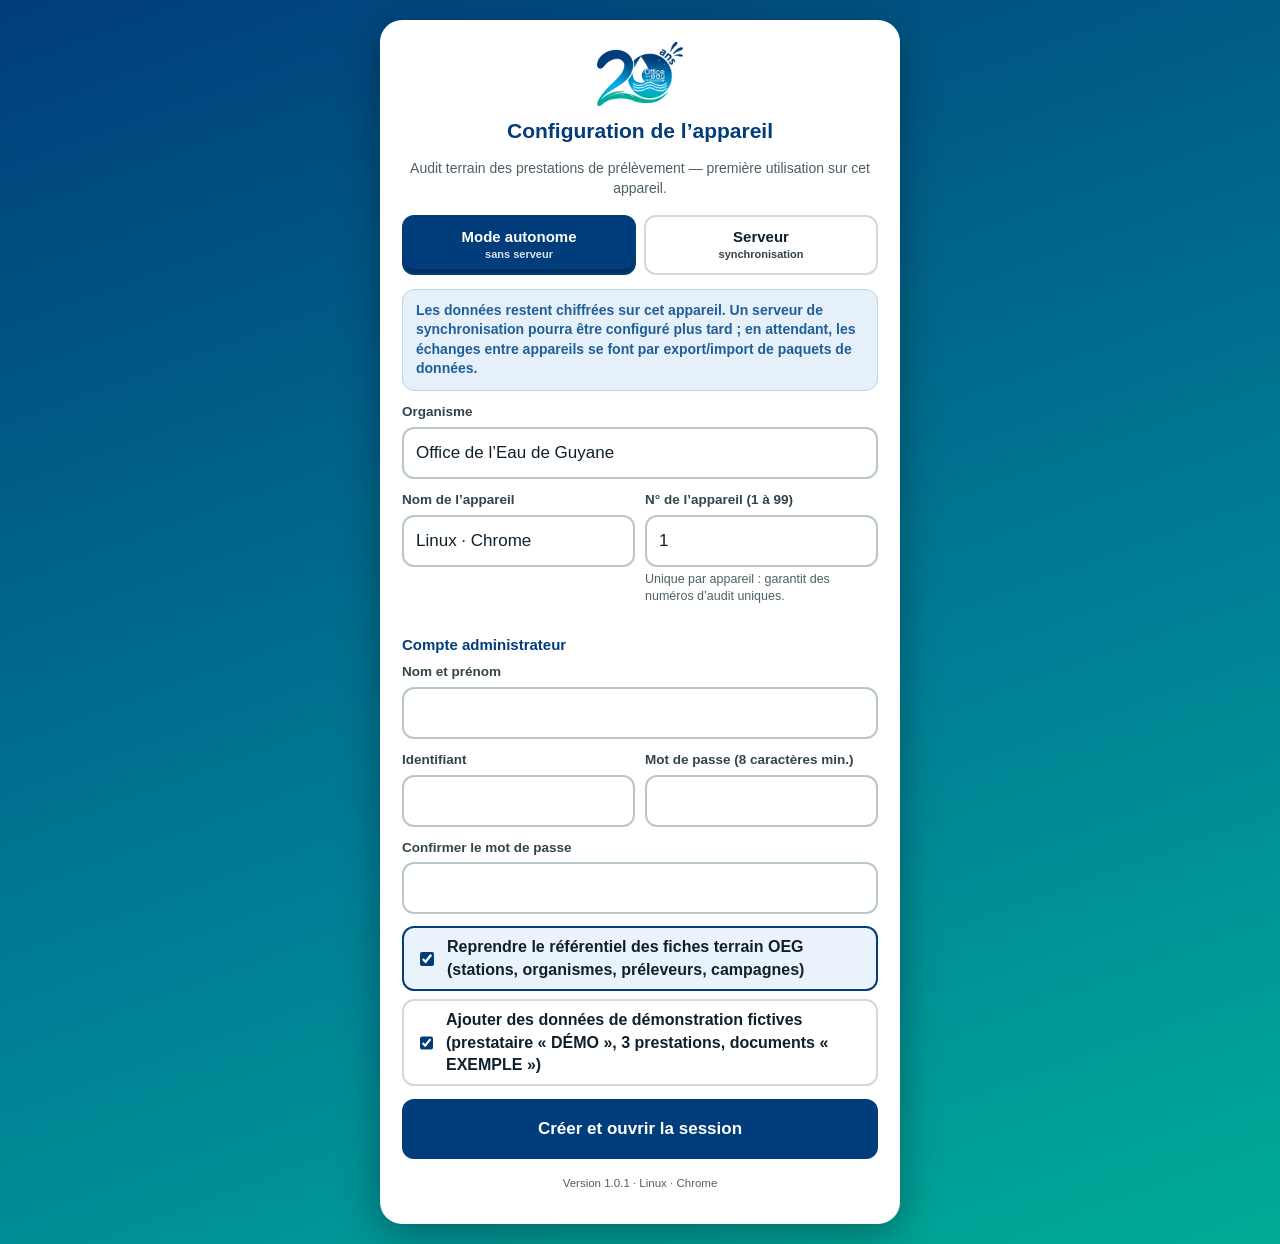
==== index.html @ 558f2231 "Socle : reprise de la PWA d'audit terrain, sans Node (référentiel des stations en JSON) Application " ====
<!DOCTYPE html>
<html lang="fr">
<head>
<meta charset="utf-8">
<meta name="viewport" content="width=device-width,initial-scale=1,viewport-fit=cover">
<meta name="theme-color" content="#003d7a">
<meta name="description" content="Audit terrain des prestations de prélèvement — Office de l'Eau de Guyane. Fonctionne hors connexion.">
<meta name="apple-mobile-web-app-capable" content="yes">
<meta name="apple-mobile-web-app-title" content="Audit prélèvements">
<title>Audit prélèvements — OEG</title>
<link rel="manifest" href="manifest.webmanifest">
<link rel="icon" href="icons/icon-192.png">
<link rel="apple-touch-icon" href="icons/icon-192.png">
<link rel="stylesheet" href="vendor/leaflet/leaflet.css">
<link rel="stylesheet" href="styles.css">
<script>
/* Filet de sécurité : toute erreur JavaScript non interceptée s'affiche en bandeau (même très tôt
   dans le chargement), au lieu d'un comportement silencieux incompréhensible sur le terrain. */
(function(){
  var seen=[];
  function show(msg){
    if(seen.indexOf(msg)!==-1)return;seen.push(msg);
    var line=document.createElement('div');
    line.setAttribute('role','alert');
    line.style.cssText='position:fixed;left:0;right:0;bottom:0;z-index:99999;background:#a3261f;color:#fff;padding:10px 14px;font:13px/1.4 -apple-system,Segoe UI,Roboto,Arial,sans-serif;display:flex;gap:10px';
    var t=document.createElement('div');t.style.flex='1';t.textContent='⚠ Erreur : '+msg+' — vos données déjà enregistrées sont conservées. Faites une capture de ce message si le problème persiste.';
    var b=document.createElement('button');b.textContent='×';b.style.cssText='background:none;border:0;color:#fff;font-size:22px';b.onclick=function(){line.remove()};
    line.appendChild(t);line.appendChild(b);(document.body||document.documentElement).appendChild(line);
  }
  window.addEventListener('error',function(e){if(e&&e.message)show(e.message+(e.filename?' ('+String(e.filename).split('/').pop()+':'+e.lineno+')':''))});
  window.addEventListener('unhandledrejection',function(e){var r=e&&e.reason;show(r&&r.message?r.message:String(r))});
})();
</script>
<script src="version.js"></script>
</head>
<body>
<div id="app"><div class="auth"><div class="auth-card"><img class="logo" src="icons/logo-oeg.png" alt="Office de l'Eau de Guyane"><h1>Audit des prestations de prélèvement</h1><p class="sub">Chargement…</p></div></div></div>
<div id="toast-root" aria-live="polite"></div>
<noscript><p style="padding:20px">Cette application nécessite JavaScript.</p></noscript>
<script src="vendor/leaflet/leaflet.js"></script>
<script type="module" src="js/main.js"></script>
<script>
if('serviceWorker' in navigator){
  window.addEventListener('load',function(){
    navigator.serviceWorker.register('sw.js',{scope:'./',updateViaCache:'none'}).then(function(reg){
      reg.update().catch(function(){});
      document.addEventListener('visibilitychange',function(){if(document.visibilityState==='visible')reg.update().catch(function(){})});
    }).catch(function(){});
  });
}
if(navigator.storage&&navigator.storage.persist){navigator.storage.persist().catch(function(){})}
</script>
</body>
</html>
---- vendor/leaflet/leaflet.css ----
/* required styles */

.leaflet-pane,
.leaflet-tile,
.leaflet-marker-icon,
.leaflet-marker-shadow,
.leaflet-tile-container,
.leaflet-pane > svg,
.leaflet-pane > canvas,
.leaflet-zoom-box,
.leaflet-image-layer,
.leaflet-layer {
	position: absolute;
	left: 0;
	top: 0;
	}
.leaflet-container {
	overflow: hidden;
	}
.leaflet-tile,
.leaflet-marker-icon,
.leaflet-marker-shadow {
	-webkit-user-select: none;
	   -moz-user-select: none;
	        user-select: none;
	  -webkit-user-drag: none;
	}
/* Prevents IE11 from highlighting tiles in blue */
.leaflet-tile::selection {
	background: transparent;
}
/* Safari renders non-retina tile on retina better with this, but Chrome is worse */
.leaflet-safari .leaflet-tile {
	image-rendering: -webkit-optimize-contrast;
	}
/* hack that prevents hw layers "stretching" when loading new tiles */
.leaflet-safari .leaflet-tile-container {
	width: 1600px;
	height: 1600px;
	-webkit-transform-origin: 0 0;
	}
.leaflet-marker-icon,
.leaflet-marker-shadow {
	display: block;
	}
/* .leaflet-container svg: reset svg max-width decleration shipped in Joomla! (joomla.org) 3.x */
/* .leaflet-container img: map is broken in FF if you have max-width: 100% on tiles */
.leaflet-container .leaflet-overlay-pane svg {
	max-width: none !important;
	max-height: none !important;
	}
.leaflet-container .leaflet-marker-pane img,
.leaflet-container .leaflet-shadow-pane img,
.leaflet-container .leaflet-tile-pane img,
.leaflet-container img.leaflet-image-layer,
.leaflet-container .leaflet-tile {
	max-width: none !important;
	max-height: none !important;
	width: auto;
	padding: 0;
	}

.leaflet-container img.leaflet-tile {
	/* See: https://bugs.chromium.org/p/chromium/issues/detail?id=600120 */
	mix-blend-mode: plus-lighter;
}

.leaflet-container.leaflet-touch-zoom {
	-ms-touch-action: pan-x pan-y;
	touch-action: pan-x pan-y;
	}
.leaflet-container.leaflet-touch-drag {
	-ms-touch-action: pinch-zoom;
	/* Fallback for FF which doesn't support pinch-zoom */
	touch-action: none;
	touch-action: pinch-zoom;
}
.leaflet-container.leaflet-touch-drag.leaflet-touch-zoom {
	-ms-touch-action: none;
	touch-action: none;
}
.leaflet-container {
	-webkit-tap-highlight-color: transparent;
}
.leaflet-container a {
	-webkit-tap-highlight-color: rgba(51, 181, 229, 0.4);
}
.leaflet-tile {
	filter: inherit;
	visibility: hidden;
	}
.leaflet-tile-loaded {
	visibility: inherit;
	}
.leaflet-zoom-box {
	width: 0;
	height: 0;
	-moz-box-sizing: border-box;
	     box-sizing: border-box;
	z-index: 800;
	}
/* workaround for https://bugzilla.mozilla.org/show_bug.cgi?id=888319 */
.leaflet-overlay-pane svg {
	-moz-user-select: none;
	}

.leaflet-pane         { z-index: 400; }

.leaflet-tile-pane    { z-index: 200; }
.leaflet-overlay-pane { z-index: 400; }
.leaflet-shadow-pane  { z-index: 500; }
.leaflet-marker-pane  { z-index: 600; }
.leaflet-tooltip-pane   { z-index: 650; }
.leaflet-popup-pane   { z-index: 700; }

.leaflet-map-pane canvas { z-index: 100; }
.leaflet-map-pane svg    { z-index: 200; }

.leaflet-vml-shape {
	width: 1px;
	height: 1px;
	}
.lvml {
	behavior: url(#default#VML);
	display: inline-block;
	position: absolute;
	}


/* control positioning */

.leaflet-control {
	position: relative;
	z-index: 800;
	pointer-events: visiblePainted; /* IE 9-10 doesn't have auto */
	pointer-events: auto;
	}
.leaflet-top,
.leaflet-bottom {
	position: absolute;
	z-index: 1000;
	pointer-events: none;
	}
.leaflet-top {
	top: 0;
	}
.leaflet-right {
	right: 0;
	}
.leaflet-bottom {
	bottom: 0;
	}
.leaflet-left {
	left: 0;
	}
.leaflet-control {
	float: left;
	clear: both;
	}
.leaflet-right .leaflet-control {
	float: right;
	}
.leaflet-top .leaflet-control {
	margin-top: 10px;
	}
.leaflet-bottom .leaflet-control {
	margin-bottom: 10px;
	}
.leaflet-left .leaflet-control {
	margin-left: 10px;
	}
.leaflet-right .leaflet-control {
	margin-right: 10px;
	}


/* zoom and fade animations */

.leaflet-fade-anim .leaflet-popup {
	opacity: 0;
	-webkit-transition: opacity 0.2s linear;
	   -moz-transition: opacity 0.2s linear;
	        transition: opacity 0.2s linear;
	}
.leaflet-fade-anim .leaflet-map-pane .leaflet-popup {
	opacity: 1;
	}
.leaflet-zoom-animated {
	-webkit-transform-origin: 0 0;
	    -ms-transform-origin: 0 0;
	        transform-origin: 0 0;
	}
svg.leaflet-zoom-animated {
	will-change: transform;
}

.leaflet-zoom-anim .leaflet-zoom-animated {
	-webkit-transition: -webkit-transform 0.25s cubic-bezier(0,0,0.25,1);
	   -moz-transition:    -moz-transform 0.25s cubic-bezier(0,0,0.25,1);
	        transition:         transform 0.25s cubic-bezier(0,0,0.25,1);
	}
.leaflet-zoom-anim .leaflet-tile,
.leaflet-pan-anim .leaflet-tile {
	-webkit-transition: none;
	   -moz-transition: none;
	        transition: none;
	}

.leaflet-zoom-anim .leaflet-zoom-hide {
	visibility: hidden;
	}


/* cursors */

.leaflet-interactive {
	cursor: pointer;
	}
.leaflet-grab {
	cursor: -webkit-grab;
	cursor:    -moz-grab;
	cursor:         grab;
	}
.leaflet-crosshair,
.leaflet-crosshair .leaflet-interactive {
	cursor: crosshair;
	}
.leaflet-popup-pane,
.leaflet-control {
	cursor: auto;
	}
.leaflet-dragging .leaflet-grab,
.leaflet-dragging .leaflet-grab .leaflet-interactive,
.leaflet-dragging .leaflet-marker-draggable {
	cursor: move;
	cursor: -webkit-grabbing;
	cursor:    -moz-grabbing;
	cursor:         grabbing;
	}

/* marker & overlays interactivity */
.leaflet-marker-icon,
.leaflet-marker-shadow,
.leaflet-image-layer,
.leaflet-pane > svg path,
.leaflet-tile-container {
	pointer-events: none;
	}

.leaflet-marker-icon.leaflet-interactive,
.leaflet-image-layer.leaflet-interactive,
.leaflet-pane > svg path.leaflet-interactive,
svg.leaflet-image-layer.leaflet-interactive path {
	pointer-events: visiblePainted; /* IE 9-10 doesn't have auto */
	pointer-events: auto;
	}

/* visual tweaks */

.leaflet-container {
	background: #ddd;
	outline-offset: 1px;
	}
.leaflet-container a {
	color: #0078A8;
	}
.leaflet-zoom-box {
	border: 2px dotted #38f;
	background: rgba(255,255,255,0.5);
	}


/* general typography */
.leaflet-container {
	font-family: "Helvetica Neue", Arial, Helvetica, sans-serif;
	font-size: 12px;
	font-size: 0.75rem;
	line-height: 1.5;
	}


/* general toolbar styles */

.leaflet-bar {
	box-shadow: 0 1px 5px rgba(0,0,0,0.65);
	border-radius: 4px;
	}
.leaflet-bar a {
	background-color: #fff;
	border-bottom: 1px solid #ccc;
	width: 26px;
	height: 26px;
	line-height: 26px;
	display: block;
	text-align: center;
	text-decoration: none;
	color: black;
	}
.leaflet-bar a,
.leaflet-control-layers-toggle {
	background-position: 50% 50%;
	background-repeat: no-repeat;
	display: block;
	}
.leaflet-bar a:hover,
.leaflet-bar a:focus {
	background-color: #f4f4f4;
	}
.leaflet-bar a:first-child {
	border-top-left-radius: 4px;
	border-top-right-radius: 4px;
	}
.leaflet-bar a:last-child {
	border-bottom-left-radius: 4px;
	border-bottom-right-radius: 4px;
	border-bottom: none;
	}
.leaflet-bar a.leaflet-disabled {
	cursor: default;
	background-color: #f4f4f4;
	color: #bbb;
	}

.leaflet-touch .leaflet-bar a {
	width: 30px;
	height: 30px;
	line-height: 30px;
	}
.leaflet-touch .leaflet-bar a:first-child {
	border-top-left-radius: 2px;
	border-top-right-radius: 2px;
	}
.leaflet-touch .leaflet-bar a:last-child {
	border-bottom-left-radius: 2px;
	border-bottom-right-radius: 2px;
	}

/* zoom control */

.leaflet-control-zoom-in,
.leaflet-control-zoom-out {
	font: bold 18px 'Lucida Console', Monaco, monospace;
	text-indent: 1px;
	}

.leaflet-touch .leaflet-control-zoom-in, .leaflet-touch .leaflet-control-zoom-out  {
	font-size: 22px;
	}


/* layers control */

.leaflet-control-layers {
	box-shadow: 0 1px 5px rgba(0,0,0,0.4);
	background: #fff;
	border-radius: 5px;
	}
.leaflet-control-layers-toggle {
	background-image: url(images/layers.png);
	width: 36px;
	height: 36px;
	}
.leaflet-retina .leaflet-control-layers-toggle {
	background-image: url(images/layers-2x.png);
	background-size: 26px 26px;
	}
.leaflet-touch .leaflet-control-layers-toggle {
	width: 44px;
	height: 44px;
	}
.leaflet-control-layers .leaflet-control-layers-list,
.leaflet-control-layers-expanded .leaflet-control-layers-toggle {
	display: none;
	}
.leaflet-control-layers-expanded .leaflet-control-layers-list {
	display: block;
	position: relative;
	}
.leaflet-control-layers-expanded {
	padding: 6px 10px 6px 6px;
	color: #333;
	background: #fff;
	}
.leaflet-control-layers-scrollbar {
	overflow-y: scroll;
	overflow-x: hidden;
	padding-right: 5px;
	}
.leaflet-control-layers-selector {
	margin-top: 2px;
	position: relative;
	top: 1px;
	}
.leaflet-control-layers label {
	display: block;
	font-size: 13px;
	font-size: 1.08333em;
	}
.leaflet-control-layers-separator {
	height: 0;
	border-top: 1px solid #ddd;
	margin: 5px -10px 5px -6px;
	}

/* Default icon URLs */
.leaflet-default-icon-path { /* used only in path-guessing heuristic, see L.Icon.Default */
	background-image: url(images/marker-icon.png);
	}


/* attribution and scale controls */

.leaflet-container .leaflet-control-attribution {
	background: #fff;
	background: rgba(255, 255, 255, 0.8);
	margin: 0;
	}
.leaflet-control-attribution,
.leaflet-control-scale-line {
	padding: 0 5px;
	color: #333;
	line-height: 1.4;
	}
.leaflet-control-attribution a {
	text-decoration: none;
	}
.leaflet-control-attribution a:hover,
.leaflet-control-attribution a:focus {
	text-decoration: underline;
	}
.leaflet-attribution-flag {
	display: inline !important;
	vertical-align: baseline !important;
	width: 1em;
	height: 0.6669em;
	}
.leaflet-left .leaflet-control-scale {
	margin-left: 5px;
	}
.leaflet-bottom .leaflet-control-scale {
	margin-bottom: 5px;
	}
.leaflet-control-scale-line {
	border: 2px solid #777;
	border-top: none;
	line-height: 1.1;
	padding: 2px 5px 1px;
	white-space: nowrap;
	-moz-box-sizing: border-box;
	     box-sizing: border-box;
	background: rgba(255, 255, 255, 0.8);
	text-shadow: 1px 1px #fff;
	}
.leaflet-control-scale-line:not(:first-child) {
	border-top: 2px solid #777;
	border-bottom: none;
	margin-top: -2px;
	}
.leaflet-control-scale-line:not(:first-child):not(:last-child) {
	border-bottom: 2px solid #777;
	}

.leaflet-touch .leaflet-control-attribution,
.leaflet-touch .leaflet-control-layers,
.leaflet-touch .leaflet-bar {
	box-shadow: none;
	}
.leaflet-touch .leaflet-control-layers,
.leaflet-touch .leaflet-bar {
	border: 2px solid rgba(0,0,0,0.2);
	background-clip: padding-box;
	}


/* popup */

.leaflet-popup {
	position: absolute;
	text-align: center;
	margin-bottom: 20px;
	}
.leaflet-popup-content-wrapper {
	padding: 1px;
	text-align: left;
	border-radius: 12px;
	}
.leaflet-popup-content {
	margin: 13px 24px 13px 20px;
	line-height: 1.3;
	font-size: 13px;
	font-size: 1.08333em;
	min-height: 1px;
	}
.leaflet-popup-content p {
	margin: 17px 0;
	margin: 1.3em 0;
	}
.leaflet-popup-tip-container {
	width: 40px;
	height: 20px;
	position: absolute;
	left: 50%;
	margin-top: -1px;
	margin-left: -20px;
	overflow: hidden;
	pointer-events: none;
	}
.leaflet-popup-tip {
	width: 17px;
	height: 17px;
	padding: 1px;

	margin: -10px auto 0;
	pointer-events: auto;

	-webkit-transform: rotate(45deg);
	   -moz-transform: rotate(45deg);
	    -ms-transform: rotate(45deg);
	        transform: rotate(45deg);
	}
.leaflet-popup-content-wrapper,
.leaflet-popup-tip {
	background: white;
	color: #333;
	box-shadow: 0 3px 14px rgba(0,0,0,0.4);
	}
.leaflet-container a.leaflet-popup-close-button {
	position: absolute;
	top: 0;
	right: 0;
	border: none;
	text-align: center;
	width: 24px;
	height: 24px;
	font: 16px/24px Tahoma, Verdana, sans-serif;
	color: #757575;
	text-decoration: none;
	background: transparent;
	}
.leaflet-container a.leaflet-popup-close-button:hover,
.leaflet-container a.leaflet-popup-close-button:focus {
	color: #585858;
	}
.leaflet-popup-scrolled {
	overflow: auto;
	}

.leaflet-oldie .leaflet-popup-content-wrapper {
	-ms-zoom: 1;
	}
.leaflet-oldie .leaflet-popup-tip {
	width: 24px;
	margin: 0 auto;

	-ms-filter: "progid:DXImageTransform.Microsoft.Matrix(M11=0.70710678, M12=0.70710678, M21=-0.70710678, M22=0.70710678)";
	filter: progid:DXImageTransform.Microsoft.Matrix(M11=0.70710678, M12=0.70710678, M21=-0.70710678, M22=0.70710678);
	}

.leaflet-oldie .leaflet-control-zoom,
.leaflet-oldie .leaflet-control-layers,
.leaflet-oldie .leaflet-popup-content-wrapper,
.leaflet-oldie .leaflet-popup-tip {
	border: 1px solid #999;
	}


/* div icon */

.leaflet-div-icon {
	background: #fff;
	border: 1px solid #666;
	}


/* Tooltip */
/* Base styles for the element that has a tooltip */
.leaflet-tooltip {
	position: absolute;
	padding: 6px;
	background-color: #fff;
	border: 1px solid #fff;
	border-radius: 3px;
	color: #222;
	white-space: nowrap;
	-webkit-user-select: none;
	-moz-user-select: none;
	-ms-user-select: none;
	user-select: none;
	pointer-events: none;
	box-shadow: 0 1px 3px rgba(0,0,0,0.4);
	}
.leaflet-tooltip.leaflet-interactive {
	cursor: pointer;
	pointer-events: auto;
	}
.leaflet-tooltip-top:before,
.leaflet-tooltip-bottom:before,
.leaflet-tooltip-left:before,
.leaflet-tooltip-right:before {
	position: absolute;
	pointer-events: none;
	border: 6px solid transparent;
	background: transparent;
	content: "";
	}

/* Directions */

.leaflet-tooltip-bottom {
	margin-top: 6px;
}
.leaflet-tooltip-top {
	margin-top: -6px;
}
.leaflet-tooltip-bottom:before,
.leaflet-tooltip-top:before {
	left: 50%;
	margin-left: -6px;
	}
.leaflet-tooltip-top:before {
	bottom: 0;
	margin-bottom: -12px;
	border-top-color: #fff;
	}
.leaflet-tooltip-bottom:before {
	top: 0;
	margin-top: -12px;
	margin-left: -6px;
	border-bottom-color: #fff;
	}
.leaflet-tooltip-left {
	margin-left: -6px;
}
.leaflet-tooltip-right {
	margin-left: 6px;
}
.leaflet-tooltip-left:before,
.leaflet-tooltip-right:before {
	top: 50%;
	margin-top: -6px;
	}
.leaflet-tooltip-left:before {
	right: 0;
	margin-right: -12px;
	border-left-color: #fff;
	}
.leaflet-tooltip-right:before {
	left: 0;
	margin-left: -12px;
	border-right-color: #fff;
	}

/* Printing */

@media print {
	/* Prevent printers from removing background-images of controls. */
	.leaflet-control {
		-webkit-print-color-adjust: exact;
		print-color-adjust: exact;
		}
	}
---- styles.css ----
/* PWA Audit des prestations de prélèvement — charte des fiches terrain OEG (bleu #003d7a, bleu
 * lagon #007f96, turquoise #00ac97), adaptée au terrain : gros boutons (≥ 48 px, 56–64 px pour les
 * réponses), contraste élevé, usage à une main (actions en bas d'écran), mode « plein soleil ». */
:root{
  --brand:#003d7a;--sky:#007f96;--accent:#00ac97;--ink:#10202b;--paper:#f1f5f6;--card:#fff;--line:#cfdadd;--line2:#e3eaec;
  --muted:#4f5f67;--soft:#e9f7f5;--soft2:#eaf3fb;
  --ok:#1b7a43;--ok-bg:#e3f4ea;--nc:#b3261e;--nc-bg:#fde8e6;--warn:#8a5300;--warn-bg:#fff2d6;--info:#1f5f99;--info-bg:#e6f0fa;
  --na:#55636a;--na-bg:#eceff1;--no:#7a5a00;--no-bg:#fbf1d0;--nv:#5d3f99;--nv-bg:#efe9fa;
  --radius:14px;--tap:52px;--tap-lg:60px;--font:16px;
  --top-h:60px;--bottom-h:66px;--safe-b:env(safe-area-inset-bottom,0px);
}
*{box-sizing:border-box}
html{-webkit-text-size-adjust:100%}
html,body{margin:0;background:var(--paper);color:var(--ink);font:var(--font)/1.4 -apple-system,BlinkMacSystemFont,"Segoe UI",Roboto,Arial,sans-serif}
body{min-height:100vh;padding-bottom:calc(var(--bottom-h) + var(--safe-b) + 12px)}
button,input,select,textarea{font:inherit;color:inherit}
button{touch-action:manipulation;cursor:pointer}
a{color:var(--sky)}
img{max-width:100%}
:focus-visible{outline:3px solid #ffb300;outline-offset:2px}
.hide{display:none!important}
.sr{position:absolute;width:1px;height:1px;overflow:hidden;clip:rect(0 0 0 0)}

/* ---------- En-tête ---------- */
.app-top{position:sticky;top:0;z-index:50;height:var(--top-h);display:flex;align-items:center;gap:10px;padding:0 12px;color:#fff;
  background:linear-gradient(135deg,var(--brand) 0%,var(--sky) 60%,var(--accent) 100%);box-shadow:0 2px 8px #0003}
.app-top .logo{height:44px;width:auto;background:#fff;border-radius:9px;padding:3px 5px;flex:none}
.app-top .titles{flex:1;min-width:0}
.app-top h1{margin:0;font-size:16px;font-weight:850;white-space:nowrap;overflow:hidden;text-overflow:ellipsis}
.app-top small{display:block;font-size:11.5px;opacity:.9;white-space:nowrap;overflow:hidden;text-overflow:ellipsis}
.top-pill{display:inline-flex;align-items:center;gap:6px;min-height:40px;border:0;border-radius:999px;padding:6px 12px;background:#ffffff26;color:#fff;font-weight:800;font-size:13px;white-space:nowrap}
.top-pill .dot{width:10px;height:10px;border-radius:50%;background:#7CFFB2;box-shadow:0 0 0 2px #fff6}
.top-pill.offline .dot{background:#ffb4a8}
.top-pill.pending .dot{background:#ffd966}
@media(max-width:560px){.app-top .logo{height:38px}.app-top small{display:none}.top-pill .lbl{display:none}}

/* ---------- Structure ---------- */
.app-shell{display:flex;max-width:1280px;margin:0 auto}
.rail{display:none}
main.view{flex:1;min-width:0;padding:12px 12px 150px;max-width:980px;margin:0 auto;width:100%}
main.view:focus{outline:none}
@media(min-width:1000px){
  body{padding-bottom:20px}
  .rail{display:flex;flex-direction:column;gap:4px;width:236px;flex:none;padding:12px 8px;position:sticky;top:var(--top-h);height:calc(100vh - var(--top-h));overflow:auto}
  .rail a{display:flex;align-items:center;gap:10px;min-height:46px;padding:8px 12px;border-radius:12px;color:var(--ink);text-decoration:none;font-weight:750;font-size:14.5px}
  .rail a .ic{width:24px;text-align:center;font-size:18px}
  .rail a:hover{background:#fff}
  .rail a.active{background:var(--brand);color:#fff}
  .rail .rail-sep{font-size:11px;text-transform:uppercase;letter-spacing:.6px;color:var(--muted);font-weight:800;margin:12px 12px 2px}
  .bottom-nav{display:none!important}
}
.bottom-nav{position:fixed;left:0;right:0;bottom:0;z-index:60;display:grid;grid-template-columns:repeat(5,1fr);background:#fff;border-top:1px solid var(--line);
  padding-bottom:var(--safe-b);box-shadow:0 -4px 14px #0000001a}
.bottom-nav a{display:flex;flex-direction:column;align-items:center;justify-content:center;gap:2px;height:var(--bottom-h);text-decoration:none;color:var(--muted);font-size:11.5px;font-weight:800;position:relative}
.bottom-nav a .ic{font-size:22px;line-height:1}
.bottom-nav a.active{color:var(--brand)}
.bottom-nav a.active::before{content:"";position:absolute;top:0;left:22%;right:22%;height:4px;border-radius:0 0 4px 4px;background:var(--accent)}
.nav-badge{position:absolute;top:6px;right:calc(50% - 22px);min-width:20px;height:20px;padding:0 5px;border-radius:10px;background:var(--nc);color:#fff;font-size:11px;font-weight:900;display:flex;align-items:center;justify-content:center}

/* ---------- Boutons flottants (urgence, observation) ---------- */
.fab-stack{position:fixed;right:12px;bottom:calc(var(--bottom-h) + var(--safe-b) + 12px);z-index:55;display:flex;flex-direction:column;gap:10px;align-items:flex-end}
@media(min-width:1000px){.fab-stack{bottom:20px}}
.fab{border:0;border-radius:999px;min-height:56px;min-width:56px;padding:0 18px;font-weight:900;font-size:15px;box-shadow:0 4px 14px #0004;display:flex;align-items:center;gap:8px}
.fab-urgent{background:var(--nc);color:#fff}
.fab-obs{background:#fff;color:var(--brand);border:2px solid var(--brand)}
.fab .ic{font-size:22px}
body.in-audit .fab-obs{display:none}
body.in-audit .fab-stack{bottom:calc(var(--bottom-h) + var(--safe-b) + 88px)}
@media(min-width:1000px){body.in-audit .fab-stack{bottom:96px}}
@media(max-width:600px){.fab-obs span:not(.ic){display:none}.fab-obs{padding:0;width:56px;justify-content:center}}

/* ---------- Cartes et titres ---------- */
.card{background:var(--card);border:1px solid var(--line);border-radius:var(--radius);padding:14px;margin-bottom:12px;box-shadow:0 1px 2px #0000000a}
.card>h2,.h2{font-size:13px;text-transform:uppercase;letter-spacing:.5px;color:var(--brand);margin:0 0 12px;padding-bottom:8px;border-bottom:2px solid var(--soft);display:flex;align-items:center;gap:8px;justify-content:space-between}
h3{font-size:15px;color:var(--brand);margin:16px 0 8px}
.page-title{display:flex;align-items:flex-start;justify-content:space-between;gap:10px;margin:2px 2px 12px;flex-wrap:wrap}
.page-title h1{font-size:21px;margin:0;color:var(--brand);line-height:1.2}
.page-title .sub{color:var(--muted);font-size:13.5px;margin-top:3px}
.back{display:inline-flex;align-items:center;gap:6px;min-height:44px;padding:0 12px 0 6px;border-radius:10px;border:0;background:transparent;color:var(--sky);font-weight:800;text-decoration:none;font-size:15px}
.muted{color:var(--muted)}.small{font-size:13px}.tiny{font-size:11.5px}.strong{font-weight:800}
.mono{font-family:"SFMono-Regular",Consolas,"Liberation Mono",monospace;font-size:.92em;letter-spacing:.2px}
.note{font-size:13px;color:var(--muted);line-height:1.45}
.row{display:flex;gap:10px;align-items:center;flex-wrap:wrap}
.row.between{justify-content:space-between}
.grow{flex:1;min-width:0}
.grid2{display:grid;grid-template-columns:1fr 1fr;gap:10px}
.grid3{display:grid;grid-template-columns:repeat(3,1fr);gap:10px}
@media(max-width:640px){.grid2,.grid3{grid-template-columns:1fr}}
hr{border:0;border-top:1px solid var(--line2);margin:12px 0}

/* ---------- Boutons ---------- */
.btn{display:inline-flex;align-items:center;justify-content:center;gap:8px;min-height:var(--tap);padding:8px 16px;border-radius:12px;border:2px solid transparent;font-weight:850;font-size:15.5px;text-decoration:none;line-height:1.15;text-align:center}
.btn .ic{font-size:20px;line-height:1}
.btn.primary{background:var(--brand);color:#fff}
.btn.accent{background:var(--accent);color:#fff}
.btn.ghost{background:#fff;border-color:var(--line);color:var(--ink)}
.btn.danger{background:var(--nc);color:#fff}
.btn.danger-ghost{background:var(--nc-bg);border-color:#efc4bf;color:var(--nc)}
.btn.warn{background:var(--warn-bg);border-color:#f0d08a;color:var(--warn)}
.btn.ok{background:var(--ok);color:#fff}
.btn.lg{min-height:var(--tap-lg);font-size:17px;padding:10px 20px}
.btn.sm{min-height:44px;font-size:14px;padding:6px 12px}
.btn.block{display:flex;width:100%}
.btn[disabled]{opacity:.45;cursor:not-allowed}
.btn-row{display:flex;gap:10px;flex-wrap:wrap}
.btn-row>.btn{flex:1 1 auto}
.icon-btn{min-width:var(--tap);min-height:var(--tap);border-radius:12px;border:2px solid var(--line);background:#fff;font-size:20px;display:inline-flex;align-items:center;justify-content:center}

/* ---------- Champs ---------- */
.field{margin-bottom:12px}
.field>label,.label{display:block;font-size:13.5px;font-weight:800;color:#33444c;margin-bottom:5px}
.field .req{color:var(--nc)}
input,select,textarea{width:100%;min-height:var(--tap);border:2px solid #b9c7cb;border-radius:12px;background:#fff;padding:10px 12px;font-size:17px}
input[type=checkbox],input[type=radio]{width:24px;height:24px;min-height:0;accent-color:var(--brand)}
textarea{min-height:88px;resize:vertical}
input:focus,select:focus,textarea:focus{outline:3px solid #ffb30099;border-color:var(--brand)}
input[readonly]{background:var(--na-bg)}
.input-wrap{display:flex;gap:8px;align-items:stretch}
.input-wrap>input,.input-wrap>textarea,.input-wrap>select{flex:1;min-width:0}
.unit{display:flex;align-items:center;padding:0 10px;border-radius:12px;background:var(--na-bg);font-weight:800;color:var(--muted)}
.hint{font-size:12.5px;color:var(--muted);margin-top:4px}
.check{display:flex;align-items:center;gap:10px;min-height:var(--tap);padding:8px 12px;border:2px solid var(--line);border-radius:12px;background:#fff;font-weight:700}
.check.sel{border-color:var(--brand);background:var(--soft2)}
.checks{display:grid;grid-template-columns:repeat(auto-fill,minmax(180px,1fr));gap:8px}

/* ---------- Choix segmentés (réponses, listes courtes) ---------- */
.seg{display:grid;grid-template-columns:repeat(auto-fit,minmax(96px,1fr));gap:8px}
.seg button{min-height:var(--tap-lg);border:2px solid var(--line);border-radius:12px;background:#fff;font-weight:900;font-size:15px;padding:6px 8px;display:flex;flex-direction:column;align-items:center;justify-content:center;gap:2px;line-height:1.1}
.seg button .k{font-size:20px}
.seg button small{font-size:11px;font-weight:700;opacity:.85}
.seg button.sel{color:#fff;border-color:transparent;box-shadow:inset 0 -4px 0 #0003}
.seg button.sel.ok{background:var(--ok)}.seg button.sel.nc{background:var(--nc)}.seg button.sel.na{background:var(--na)}.seg button.sel.no{background:#9a6b00}.seg button.sel.nv{background:var(--nv)}
.seg button.sel.brand{background:var(--brand)}
.seg.compact button{min-height:var(--tap)}
.opt-list{display:grid;grid-template-columns:repeat(auto-fill,minmax(150px,1fr));gap:8px}
.opt-list button{min-height:var(--tap);border:2px solid var(--line);border-radius:12px;background:#fff;font-weight:800;padding:6px 10px;text-align:center}
.opt-list button.sel{background:var(--brand);border-color:var(--brand);color:#fff}

/* ---------- Badges ---------- */
.badge{display:inline-flex;align-items:center;gap:4px;border-radius:999px;padding:3px 10px;font-size:12px;font-weight:850;white-space:nowrap;background:var(--na-bg);color:var(--na);border:1px solid transparent}
.badge.ok{background:var(--ok-bg);color:var(--ok)}.badge.nc{background:var(--nc-bg);color:var(--nc)}.badge.warn{background:var(--warn-bg);color:var(--warn)}
.badge.info{background:var(--info-bg);color:var(--info)}.badge.na{background:var(--na-bg);color:var(--na)}.badge.no{background:var(--no-bg);color:var(--no)}.badge.nv{background:var(--nv-bg);color:var(--nv)}
.badge.brand{background:var(--brand);color:#fff}.badge.outline{background:#fff;border-color:var(--line);color:var(--ink)}
.badge.crit{color:#fff}
.chips{display:flex;gap:8px;overflow-x:auto;padding-bottom:4px;scrollbar-width:thin}
.chip{flex:none;min-height:44px;border:2px solid var(--line);background:#fff;border-radius:999px;padding:6px 14px;font-weight:800;font-size:14px;white-space:nowrap;display:inline-flex;align-items:center;gap:6px}
.chip.sel{background:var(--brand);border-color:var(--brand);color:#fff}
.chip .count{background:#0001;border-radius:999px;padding:0 7px;font-size:12px}
.chip.sel .count{background:#fff3}

/* ---------- Listes ---------- */
.list{display:flex;flex-direction:column;gap:8px}
.li{display:flex;gap:12px;align-items:center;background:#fff;border:1px solid var(--line);border-radius:14px;padding:12px;text-decoration:none;color:inherit;min-height:64px;position:relative}
button.li{width:100%;text-align:left;font:inherit}
.li:active{background:var(--soft2)}
.li .li-main{flex:1;min-width:0}
.li .li-title{font-weight:850;color:var(--brand);font-size:15.5px;overflow-wrap:anywhere}
.li .li-sub{font-size:13px;color:var(--muted);margin-top:2px;overflow-wrap:anywhere}
.li .li-side{display:flex;flex-direction:column;align-items:flex-end;gap:4px;flex:none}
.li .chev{color:var(--muted);font-size:22px;flex:none}
.li.stripe-nc{border-left:6px solid var(--nc)}.li.stripe-warn{border-left:6px solid #d99a00}.li.stripe-ok{border-left:6px solid var(--ok)}.li.stripe-info{border-left:6px solid var(--sky)}
.date-head{font-size:12.5px;text-transform:uppercase;letter-spacing:.5px;color:var(--muted);font-weight:900;margin:14px 4px 4px}
.empty{text-align:center;padding:30px 16px;color:var(--muted)}
.empty .ic{font-size:40px;display:block;margin-bottom:6px}

/* ---------- Clé / valeur ---------- */
.kv{display:grid;grid-template-columns:minmax(120px,38%) 1fr;border:1px solid var(--line2);border-radius:12px;overflow:hidden}
.kv>div{padding:9px 11px;border-bottom:1px solid var(--line2);overflow-wrap:anywhere}
.kv>div:nth-child(odd){background:#f4f8fa;font-weight:800;color:#2c4652;font-size:13.5px}
.kv>div:nth-last-child(-n+2){border-bottom:0}
@media(max-width:480px){.kv{grid-template-columns:1fr}.kv>div:nth-child(odd){border-bottom:0;padding-bottom:2px}}

/* ---------- Tableaux ---------- */
.table-wrap{overflow-x:auto;border:1px solid var(--line);border-radius:12px;background:#fff}
table.tbl{width:100%;border-collapse:collapse;font-size:14px}
.tbl th,.tbl td{padding:9px 10px;border-bottom:1px solid var(--line2);text-align:left;vertical-align:top}
.tbl th{background:#f1f6f8;color:var(--brand);font-size:12.5px;text-transform:uppercase;letter-spacing:.3px;position:sticky;top:0}
.tbl tr.click{cursor:pointer}.tbl tr.click:hover td{background:#f7fbfc}

/* ---------- Bandeaux et alertes ---------- */
.banner{border-radius:12px;padding:11px 13px;margin-bottom:12px;font-size:14px;font-weight:700;border:1px solid}
.banner.info{background:var(--info-bg);color:var(--info);border-color:#bcd6ee}
.banner.warn{background:var(--warn-bg);color:var(--warn);border-color:#f0d08a}
.banner.nc{background:var(--nc-bg);color:var(--nc);border-color:#efc4bf}
.banner.ok{background:var(--ok-bg);color:var(--ok);border-color:#b8e0c7}
.banner.scope{background:#fff;border:2px dashed var(--sky);color:var(--sky)}
.alert{display:flex;gap:10px;align-items:flex-start;border-radius:12px;padding:11px 12px;margin-bottom:8px;border:2px solid}
.alert .ic{font-size:22px;line-height:1}
.alert .a-title{font-weight:900}
.alert .a-msg{font-size:14px}
.alert.critique{background:var(--nc-bg);border-color:#e8a9a3;color:#7d1a14}
.alert.attention{background:var(--warn-bg);border-color:#ecc56f;color:#6b4100}
.alert.info{background:var(--info-bg);border-color:#bcd6ee;color:#174a78}
.alert .btn{margin-top:8px}

/* ---------- Avancement / étapes ---------- */
.progress{height:12px;background:#e1e8ea;border-radius:99px;overflow:hidden}
.progress>span{display:block;height:100%;background:linear-gradient(90deg,var(--brand),var(--sky),var(--accent));border-radius:99px;transition:width .3s}
.steps{display:flex;gap:4px;align-items:center;flex-wrap:wrap;font-size:12px;font-weight:850;color:var(--muted)}
.steps .st{padding:3px 8px;border-radius:999px;background:#e9eff1}
.steps .st.done{background:var(--ok-bg);color:var(--ok)}
.steps .st.cur{background:var(--brand);color:#fff}
.steps .arr{opacity:.6}

/* ---------- Audit ---------- */
.audit-head{position:sticky;top:var(--top-h);z-index:30;background:var(--paper);padding:8px 0 8px;margin:-12px 0 8px}
.audit-head .ah-row{display:flex;gap:10px;align-items:center;justify-content:space-between}
.audit-head .ah-num{font-weight:900;color:var(--brand);font-size:15px}
.audit-head .ah-meta{font-size:12.5px;color:var(--muted);white-space:nowrap;overflow:hidden;text-overflow:ellipsis}
.audit-head .progress{margin-top:6px}
.sec-chips{display:flex;gap:8px;overflow-x:auto;padding:8px 0 4px;scroll-snap-type:x proximity}
.sec-chip{flex:none;scroll-snap-align:start;min-height:48px;border:2px solid var(--line);background:#fff;border-radius:12px;padding:6px 12px;font-weight:850;font-size:13.5px;display:flex;align-items:center;gap:8px;max-width:240px}
.sec-chip .t{white-space:nowrap;overflow:hidden;text-overflow:ellipsis}
.sec-chip .c{font-size:11.5px;background:#eef3f5;border-radius:999px;padding:1px 7px;flex:none}
.sec-chip.sel{border-color:var(--brand);background:var(--brand);color:#fff}
.sec-chip.sel .c{background:#fff3}
.sec-chip.done{border-color:#8fce97}
.sec-chip.hasnc .c{background:var(--nc);color:#fff}
.domain-tag{display:inline-block;font-size:11px;font-weight:900;text-transform:uppercase;letter-spacing:.5px;padding:3px 8px;border-radius:6px}
.domain-tag.prelevement{background:var(--soft);color:#00796b}
.domain-tag.transport{background:#fdeedc;color:#8a4b00}
.item{background:#fff;border:2px solid var(--line);border-radius:16px;padding:14px;margin-bottom:12px;scroll-margin-top:170px}
.item.answered{border-color:#a9d8b6}
.item.is-nc{border-color:#e8a9a3;background:#fffafa}
.item.missing{border-color:#e9c46a}
.item-head{display:flex;gap:10px;align-items:flex-start;margin-bottom:10px}
.item-code{flex:none;font-weight:900;font-size:13px;color:#fff;background:var(--sky);border-radius:8px;padding:3px 7px;margin-top:2px}
.item-label{font-weight:850;font-size:17px;line-height:1.3;flex:1}
.item-label .req{color:var(--nc)}
.item-refs{display:flex;gap:6px;flex-wrap:wrap;margin:-2px 0 10px}
.ref-chip{font-size:12px;font-weight:800;border:1px solid #b9d1dc;color:#245b7a;background:#f2f8fb;border-radius:8px;padding:3px 8px;cursor:pointer}
.item-help{font-size:13.5px;color:var(--muted);background:#f6f9fa;border-left:3px solid var(--accent);padding:6px 9px;border-radius:0 8px 8px 0;margin:-4px 0 10px}
.item-tools{display:flex;gap:8px;flex-wrap:wrap;margin-top:10px}
.item-meta{font-size:12px;color:var(--muted);margin-top:8px}
.item .comment{margin-top:10px}
.item .dev-link{margin-top:10px}
.module{border:2px solid var(--sky);border-radius:16px;background:#f7fcfd;padding:12px;margin-bottom:14px}
.module>h3{margin-top:0}
.audit-footer{position:sticky;bottom:calc(var(--bottom-h) + var(--safe-b));z-index:20;background:linear-gradient(transparent,var(--paper) 30%);padding:14px 0 8px;display:flex;gap:10px}
@media(min-width:1000px){.audit-footer{bottom:0}}
.audit-footer .btn{flex:1}
.save-state{font-size:12px;color:var(--ok);font-weight:800}
.save-state.saving{color:var(--warn)}
.locked-banner{display:flex;gap:10px;align-items:center}

/* ---------- Photos ---------- */
.thumbs{display:grid;grid-template-columns:repeat(auto-fill,minmax(92px,1fr));gap:8px;margin-top:8px}
.thumb{position:relative;border-radius:10px;overflow:hidden;border:1px solid var(--line);background:#f1f4f5;aspect-ratio:1;padding:0}
.thumb img{width:100%;height:100%;object-fit:cover;display:block}
.thumb .t-meta{position:absolute;left:0;right:0;bottom:0;background:#000a;color:#fff;font-size:10.5px;padding:2px 5px;white-space:nowrap;overflow:hidden;text-overflow:ellipsis}
.thumb .t-badge{position:absolute;top:4px;left:4px;background:var(--accent);color:#fff;font-size:10px;font-weight:900;border-radius:6px;padding:1px 5px}
.thumb.file{display:flex;align-items:center;justify-content:center;flex-direction:column;font-size:12px;font-weight:800;color:var(--brand);text-align:center;padding:6px}
.thumb.file .ic{font-size:30px}

/* ---------- Modale / feuille ---------- */
.modal-back{position:fixed;inset:0;z-index:200;background:#0b1a2299;display:flex;align-items:flex-end;justify-content:center}
@media(min-width:700px){.modal-back{align-items:center;padding:20px}}
.modal{background:#fff;width:100%;max-width:720px;max-height:92vh;overflow:auto;border-radius:20px 20px 0 0;padding:16px 16px calc(16px + var(--safe-b));box-shadow:0 -8px 30px #0005}
@media(min-width:700px){.modal{border-radius:20px}}
.modal.wide{max-width:1000px}
.modal-head{display:flex;align-items:center;justify-content:space-between;gap:10px;margin-bottom:12px;position:sticky;top:-16px;background:#fff;padding:6px 0;z-index:2}
.modal-head h2{margin:0;font-size:18px;color:var(--brand)}
.modal-actions{display:flex;gap:10px;margin-top:14px;flex-wrap:wrap;position:sticky;bottom:calc(-16px - var(--safe-b));background:#fff;padding:10px 0 4px}
.modal-actions .btn{flex:1}
.modal.urgent .modal-head h2{color:var(--nc)}
.modal.urgent{border-top:8px solid var(--nc)}

/* ---------- Toast ---------- */
#toast-root{position:fixed;left:50%;transform:translateX(-50%);bottom:calc(var(--bottom-h) + var(--safe-b) + 82px);z-index:300;display:flex;flex-direction:column;gap:8px;align-items:center;pointer-events:none;width:min(92vw,520px)}
.toast{background:#13314a;color:#fff;padding:12px 18px;border-radius:14px;font-weight:800;font-size:14.5px;box-shadow:0 6px 20px #0005;text-align:center}
.toast.ok{background:var(--ok)}.toast.err{background:var(--nc)}.toast.warn{background:#8a5300}

/* ---------- Indicateurs ---------- */
.kpis{display:grid;grid-template-columns:repeat(auto-fill,minmax(160px,1fr));gap:10px}
.kpi{background:#fff;border:1px solid var(--line);border-radius:14px;padding:12px;text-align:left;min-height:92px;display:flex;flex-direction:column;justify-content:space-between;text-decoration:none;color:inherit}
button.kpi{font:inherit;cursor:pointer}
.kpi .v{font-size:30px;font-weight:900;color:var(--brand);line-height:1.1;font-variant-numeric:tabular-nums}
.kpi .k{font-size:12.5px;font-weight:850;color:var(--muted);text-transform:uppercase;letter-spacing:.3px}
.kpi.alert-kpi .v{color:var(--nc)}
.kpi.warn-kpi .v{color:var(--warn)}
.bars{display:flex;flex-direction:column;gap:8px}
.bar-row{display:grid;grid-template-columns:minmax(110px,34%) 1fr 44px;gap:10px;align-items:center;font-size:13.5px}
.bar-row .bl{font-weight:750;overflow:hidden;text-overflow:ellipsis;white-space:nowrap}
.bar-row .bt{height:16px;background:#edf2f4;border-radius:4px;overflow:hidden}
.bar-row .bt span{display:block;height:100%;background:var(--sky);border-radius:0 4px 4px 0}
.bar-row .bn{text-align:right;font-weight:900;font-variant-numeric:tabular-nums}
.cal{display:grid;grid-template-columns:repeat(7,1fr);gap:4px}
.cal .dow{font-size:11.5px;font-weight:900;color:var(--muted);text-align:center;padding:4px 0}
.cal button{min-height:58px;border:1px solid var(--line2);background:#fff;border-radius:10px;padding:4px;text-align:left;font-weight:800;display:flex;flex-direction:column;gap:2px}
.cal button.out{opacity:.4}
.cal button.today{border:2px solid var(--accent)}
.cal button.sel{background:var(--brand);color:#fff}
.cal .cnt{font-size:11px;background:var(--soft2);color:var(--brand);border-radius:6px;padding:0 5px;align-self:flex-start}
.cal button.sel .cnt{background:#fff3;color:#fff}

/* ---------- Carte ---------- */
.map-box{height:min(68vh,640px);border-radius:14px;overflow:hidden;border:1px solid var(--line);background:#dfe9ec}
.map-legend{display:flex;gap:12px;flex-wrap:wrap;font-size:13px;margin:8px 2px}
.map-legend i{display:inline-block;width:14px;height:14px;border-radius:50%;margin-right:5px;vertical-align:-2px;border:2px solid #fff;box-shadow:0 0 0 1px #0004}
.leaflet-popup-content{font-size:14px;line-height:1.4}
.leaflet-popup-content .btn{margin-top:6px;min-height:44px}

/* ---------- Signature / annotation ---------- */
.sig-pad{width:100%;height:200px;border:2px dashed #8fa4ab;border-radius:14px;background:#fff;touch-action:none;display:block}
.sig-img{max-width:280px;max-height:120px;border:1px solid var(--line);border-radius:8px;background:#fff}
.annot-wrap{position:relative;background:#222;border-radius:12px;overflow:hidden;touch-action:none}
.annot-wrap canvas{display:block;width:100%;height:auto;touch-action:none}
.swatches{display:flex;gap:8px;flex-wrap:wrap}
.swatch{width:44px;height:44px;border-radius:50%;border:3px solid #fff;box-shadow:0 0 0 2px var(--line)}
.swatch.sel{box-shadow:0 0 0 3px var(--brand)}

/* ---------- Écran de connexion ---------- */
.auth{min-height:100vh;display:flex;align-items:center;justify-content:center;padding:20px;background:linear-gradient(160deg,var(--brand),var(--sky) 60%,var(--accent))}
.auth-card{background:#fff;border-radius:22px;padding:22px;width:100%;max-width:520px;box-shadow:0 10px 40px #0005}
.auth-card .logo{display:block;height:64px;margin:0 auto 10px}
.auth-card h1{text-align:center;font-size:21px;color:var(--brand);margin:0 0 4px}
.auth-card .sub{text-align:center;color:var(--muted);margin-bottom:16px;font-size:14px}
.user-tiles{display:grid;gap:8px;margin-bottom:12px}
.user-tile{display:flex;align-items:center;gap:12px;min-height:60px;border:2px solid var(--line);border-radius:14px;padding:8px 12px;background:#fff;text-align:left}
.user-tile.sel{border-color:var(--brand);background:var(--soft2)}
.avatar{width:42px;height:42px;border-radius:50%;background:var(--sky);color:#fff;display:flex;align-items:center;justify-content:center;font-weight:900;flex:none}
body.auth-mode{padding-bottom:0}

/* ---------- Mode plein soleil ---------- */
body.sun{--paper:#fff;--line:#5f7279;--line2:#93a5ab;--muted:#26363d;--ink:#000;--font:18px}
body.sun .card,body.sun .li,body.sun .item{border-width:2px}
body.sun .seg button,body.sun .btn.ghost,body.sun .chip,body.sun .sec-chip{border-color:#40535a}
body.sun .app-top{background:#002a55}

/* ---------- Document ---------- */
.doc-article{border-left:4px solid var(--accent);padding:6px 12px;margin:10px 0;background:#f7fbfb;border-radius:0 10px 10px 0}
.doc-article h4{margin:0 0 4px;color:var(--brand)}
.version-pill{font-family:"SFMono-Regular",Consolas,monospace;font-weight:900;background:var(--brand);color:#fff;border-radius:6px;padding:2px 8px;font-size:13px}
.diff-up{color:var(--ok);font-weight:900}.diff-down{color:var(--nc);font-weight:900}
.tree-sec{border:1px solid var(--line);border-radius:12px;margin-bottom:10px;background:#fff}
.tree-sec>.ts-head{display:flex;gap:8px;align-items:center;padding:10px 12px;background:#f4f8fa;border-bottom:1px solid var(--line2);border-radius:12px 12px 0 0}
.tree-item{display:flex;gap:8px;align-items:center;padding:8px 12px;border-bottom:1px solid var(--line2)}
.tree-item:last-child{border-bottom:0}
details>summary{cursor:pointer;font-weight:850;min-height:44px;display:flex;align-items:center}
@media print{
  .app-top,.bottom-nav,.rail,.fab-stack,.audit-footer,.btn,.chips,.sec-chips{display:none!important}
  body{padding:0;background:#fff}
  .card{break-inside:avoid;box-shadow:none}
}
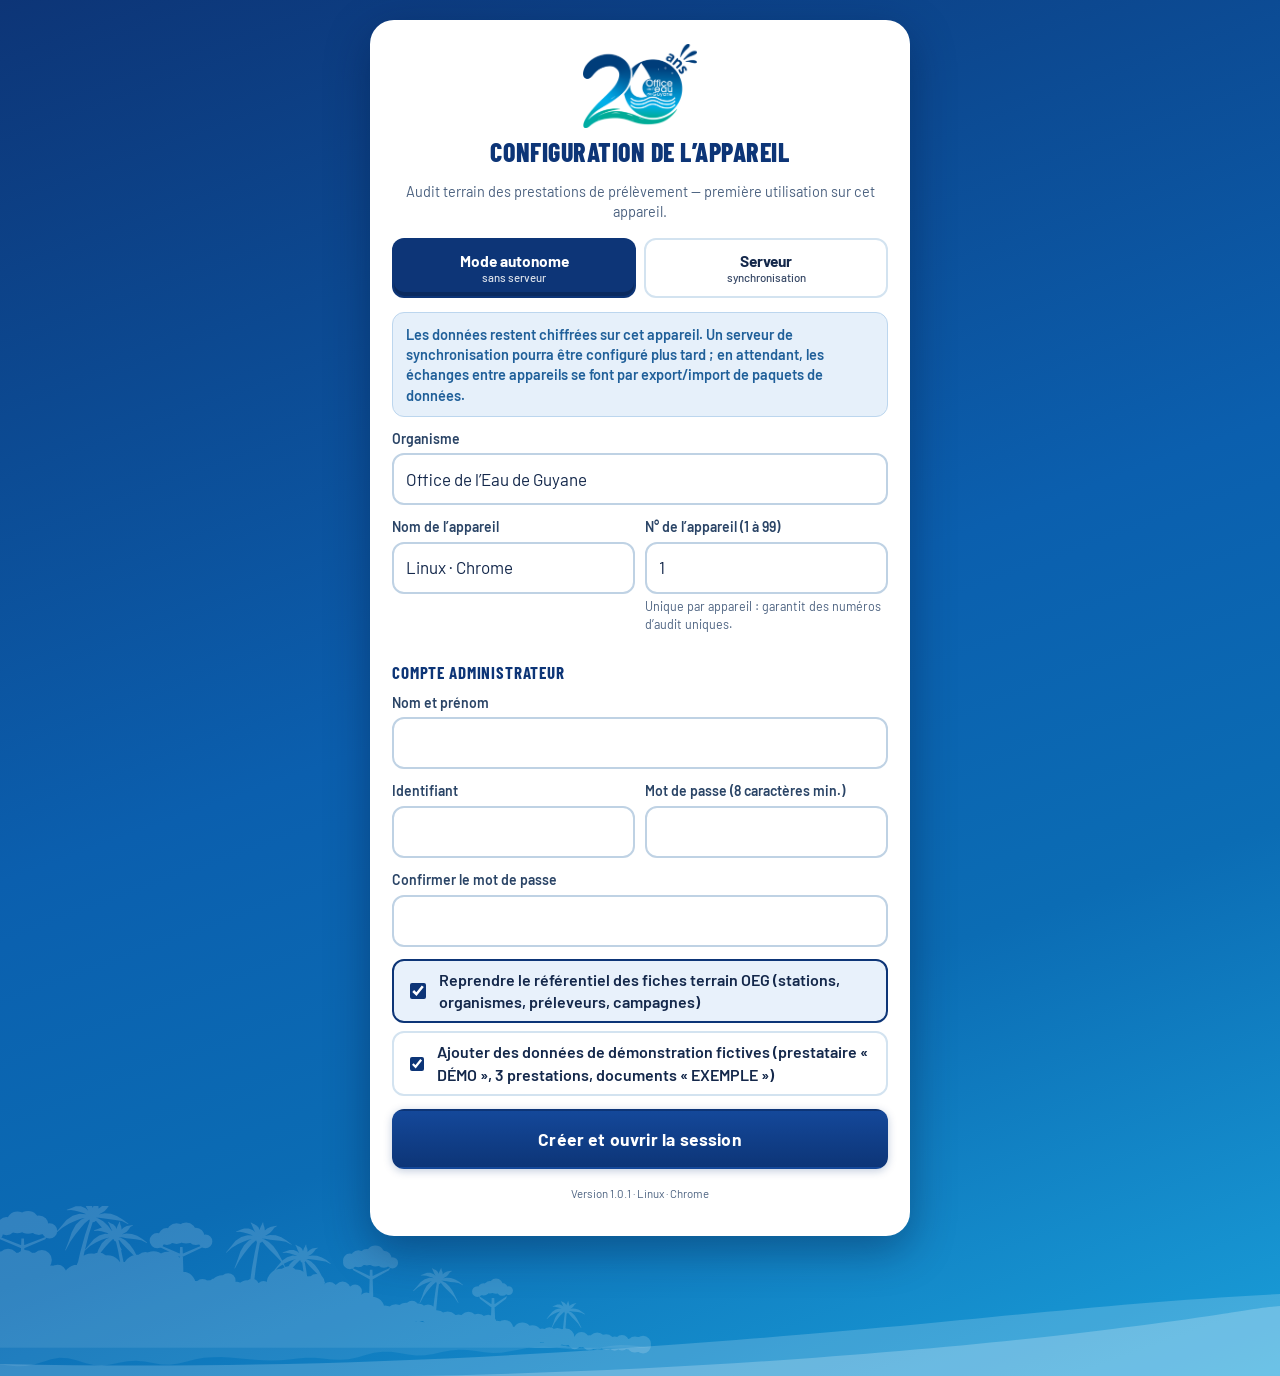
==== commit ce62ef67: "Grille CT-BIO-2026 en 9 feuilles, programme HYDRECO 2026 et nouvelle charte (en cours) Domaine : gri" ====
--- a/index.html
+++ b/index.html
@@ -3,16 +3,24 @@
 <head>
 <meta charset="utf-8">
 <meta name="viewport" content="width=device-width,initial-scale=1,viewport-fit=cover">
-<meta name="theme-color" content="#003d7a">
-<meta name="description" content="Audit terrain des prestations de prélèvement — Office de l'Eau de Guyane. Fonctionne hors connexion.">
+<meta name="theme-color" content="#0d3577">
+<meta name="description" content="Fiches de contrôle terrain des prestations de prélèvement et de suivi biologique — Office de l’Eau de Guyane. Fonctionne hors connexion.">
+<meta name="mobile-web-app-capable" content="yes">
 <meta name="apple-mobile-web-app-capable" content="yes">
-<meta name="apple-mobile-web-app-title" content="Audit prélèvements">
-<title>Audit prélèvements — OEG</title>
+<meta name="apple-mobile-web-app-title" content="Contrôle OEG">
+<title>Fiches de contrôle terrain — OEG</title>
 <link rel="manifest" href="manifest.webmanifest">
 <link rel="icon" href="icons/icon-192.png">
 <link rel="apple-touch-icon" href="icons/icon-192.png">
+<link rel="preload" href="fonts/Barlow-Regular.woff2" as="font" type="font/woff2" crossorigin>
+<link rel="preload" href="fonts/Barlow-SemiBold.woff2" as="font" type="font/woff2" crossorigin>
+<link rel="preload" href="fonts/Barlow-Bold.woff2" as="font" type="font/woff2" crossorigin>
+<link rel="preload" href="fonts/BarlowCondensed-ExtraBold.woff2" as="font" type="font/woff2" crossorigin>
 <link rel="stylesheet" href="vendor/leaflet/leaflet.css">
 <link rel="stylesheet" href="styles.css">
+<link rel="stylesheet" href="css/sheet.css">
+<link rel="stylesheet" href="css/audit-sheet.css">
+<link rel="stylesheet" href="css/station.css">
 <script>
 /* Filet de sécurité : toute erreur JavaScript non interceptée s'affiche en bandeau (même très tôt
    dans le chargement), au lieu d'un comportement silencieux incompréhensible sur le terrain. */
@@ -34,7 +42,7 @@
 <script src="version.js"></script>
 </head>
 <body>
-<div id="app"><div class="auth"><div class="auth-card"><img class="logo" src="icons/logo-oeg.png" alt="Office de l'Eau de Guyane"><h1>Audit des prestations de prélèvement</h1><p class="sub">Chargement…</p></div></div></div>
+<div id="app"><div class="auth"><div class="auth-card"><img class="logo" src="icons/logo-oeg-rond.png" alt="Office de l’Eau de Guyane" width="84" height="84"><h1>Fiches de contrôle terrain</h1><p class="sub">Office de l’Eau de Guyane — chargement…</p></div></div></div>
 <div id="toast-root" aria-live="polite"></div>
 <noscript><p style="padding:20px">Cette application nécessite JavaScript.</p></noscript>
 <script src="vendor/leaflet/leaflet.js"></script>
--- a/styles.css
+++ b/styles.css
@@ -1,18 +1,39 @@
-/* PWA Audit des prestations de prélèvement — charte des fiches terrain OEG (bleu #003d7a, bleu
- * lagon #007f96, turquoise #00ac97), adaptée au terrain : gros boutons (≥ 48 px, 56–64 px pour les
- * réponses), contraste élevé, usage à une main (actions en bas d'écran), mode « plein soleil ». */
+/* PWA « Fiches de contrôle terrain » — Office de l’Eau de Guyane. Charte des maquettes des fiches :
+ * bleu marine OEG #0d3577, bleu #0b6cb4, bleu ciel #1a9fd9, fond très clair bleuté, cartes blanches
+ * arrondies, titres Barlow Condensed en capitales, texte Barlow, nom de station Montserrat (polices
+ * libres OFL, locales : fonts/). Adaptée au terrain : gros boutons (≥ 48 px, 56–64 px pour les
+ * réponses), contraste élevé, usage à une main (actions en bas d'écran), mode « plein soleil ».
+ * Les fiches elles-mêmes (en-tête OEG, tableaux, encadrés…) sont mises en forme par css/sheet.css. */
+
+/* ---------- Polices (fonts/*.woff2, licence OFL : fonts/OFL-*.txt) ---------- */
+@font-face{font-family:"Barlow";font-style:normal;font-weight:400;font-display:swap;src:url(fonts/Barlow-Regular.woff2) format("woff2")}
+@font-face{font-family:"Barlow";font-style:normal;font-weight:500;font-display:swap;src:url(fonts/Barlow-Medium.woff2) format("woff2")}
+@font-face{font-family:"Barlow";font-style:normal;font-weight:600;font-display:swap;src:url(fonts/Barlow-SemiBold.woff2) format("woff2")}
+@font-face{font-family:"Barlow";font-style:normal;font-weight:700 900;font-display:swap;src:url(fonts/Barlow-Bold.woff2) format("woff2")}
+@font-face{font-family:"Barlow";font-style:italic;font-weight:400 700;font-display:swap;src:url(fonts/Barlow-Italic.woff2) format("woff2")}
+@font-face{font-family:"Barlow Condensed";font-style:normal;font-weight:400 600;font-display:swap;src:url(fonts/BarlowCondensed-SemiBold.woff2) format("woff2")}
+@font-face{font-family:"Barlow Condensed";font-style:normal;font-weight:700;font-display:swap;src:url(fonts/BarlowCondensed-Bold.woff2) format("woff2")}
+@font-face{font-family:"Barlow Condensed";font-style:normal;font-weight:800 900;font-display:swap;src:url(fonts/BarlowCondensed-ExtraBold.woff2) format("woff2")}
+@font-face{font-family:"Montserrat";font-style:normal;font-weight:800;font-display:swap;src:url(fonts/Montserrat-ExtraBold.woff2) format("woff2")}
+@font-face{font-family:"Montserrat";font-style:normal;font-weight:900;font-display:swap;src:url(fonts/Montserrat-Black.woff2) format("woff2")}
+
 :root{
-  --brand:#003d7a;--sky:#007f96;--accent:#00ac97;--ink:#10202b;--paper:#f1f5f6;--card:#fff;--line:#cfdadd;--line2:#e3eaec;
-  --muted:#4f5f67;--soft:#e9f7f5;--soft2:#eaf3fb;
+  --brand:#0d3577;--brand2:#0b5fae;--sky:#0b6cb4;--accent:#1a9fd9;--ink:#14284b;--paper:#eef5fb;--card:#fff;--line:#d3e3f0;--line2:#e4eef7;
+  --muted:#4c6280;--soft:#e3f4fc;--soft2:#e8f1fb;
   --ok:#1b7a43;--ok-bg:#e3f4ea;--nc:#b3261e;--nc-bg:#fde8e6;--warn:#8a5300;--warn-bg:#fff2d6;--info:#1f5f99;--info-bg:#e6f0fa;
   --na:#55636a;--na-bg:#eceff1;--no:#7a5a00;--no-bg:#fbf1d0;--nv:#5d3f99;--nv-bg:#efe9fa;
-  --radius:14px;--tap:52px;--tap-lg:60px;--font:16px;
-  --top-h:60px;--bottom-h:66px;--safe-b:env(safe-area-inset-bottom,0px);
+  --radius:16px;--tap:52px;--tap-lg:60px;--font:16px;
+  --top-h:64px;--bottom-h:68px;--safe-b:env(safe-area-inset-bottom,0px);
+  --font-text:"Barlow",system-ui,-apple-system,"Segoe UI",Roboto,Arial,sans-serif;
+  --font-cond:"Barlow Condensed","Arial Narrow",system-ui,sans-serif;
+  --font-black:"Montserrat","Arial Black",system-ui,sans-serif;
+  --shadow:0 1px 2px #0d35770a,0 6px 18px #0d35770f;
 }
 *{box-sizing:border-box}
 html{-webkit-text-size-adjust:100%}
-html,body{margin:0;background:var(--paper);color:var(--ink);font:var(--font)/1.4 -apple-system,BlinkMacSystemFont,"Segoe UI",Roboto,Arial,sans-serif}
-body{min-height:100vh;padding-bottom:calc(var(--bottom-h) + var(--safe-b) + 12px)}
+html,body{margin:0;background:var(--paper);color:var(--ink);font:var(--font)/1.4 var(--font-text)}
+body{min-height:100vh;padding-bottom:calc(var(--bottom-h) + var(--safe-b) + 12px);
+  background:radial-gradient(1200px 380px at 100% -80px,#d6ecfa 0%,transparent 70%) no-repeat,var(--paper)}
 button,input,select,textarea{font:inherit;color:inherit}
 button{touch-action:manipulation;cursor:pointer}
 a{color:var(--sky)}
@@ -20,66 +41,84 @@
 :focus-visible{outline:3px solid #ffb300;outline-offset:2px}
 .hide{display:none!important}
 .sr{position:absolute;width:1px;height:1px;overflow:hidden;clip:rect(0 0 0 0)}
-
-/* ---------- En-tête ---------- */
-.app-top{position:sticky;top:0;z-index:50;height:var(--top-h);display:flex;align-items:center;gap:10px;padding:0 12px;color:#fff;
-  background:linear-gradient(135deg,var(--brand) 0%,var(--sky) 60%,var(--accent) 100%);box-shadow:0 2px 8px #0003}
-.app-top .logo{height:44px;width:auto;background:#fff;border-radius:9px;padding:3px 5px;flex:none}
-.app-top .titles{flex:1;min-width:0}
-.app-top h1{margin:0;font-size:16px;font-weight:850;white-space:nowrap;overflow:hidden;text-overflow:ellipsis}
-.app-top small{display:block;font-size:11.5px;opacity:.9;white-space:nowrap;overflow:hidden;text-overflow:ellipsis}
-.top-pill{display:inline-flex;align-items:center;gap:6px;min-height:40px;border:0;border-radius:999px;padding:6px 12px;background:#ffffff26;color:#fff;font-weight:800;font-size:13px;white-space:nowrap}
+.ico{display:inline-block;flex:none;vertical-align:middle}
+.ic{display:inline-flex;align-items:center;justify-content:center;line-height:1}
+.ic .ico{width:1.15em;height:1.15em}
+
+/* ---------- En-tête de l'application ---------- */
+.app-top{position:sticky;top:0;z-index:50;height:var(--top-h);display:flex;align-items:center;gap:12px;padding:0 14px;color:#fff;overflow:hidden;
+  background:linear-gradient(100deg,#0d3577 0%,#0b4f9c 45%,#0b6cb4 75%,#1a9fd9 100%);box-shadow:0 2px 10px #0d357740}
+.app-top::after{content:"";position:absolute;right:-20px;bottom:-6px;width:min(560px,60vw);height:46px;pointer-events:none;opacity:.32;
+  background:url("data:image/svg+xml,%3Csvg xmlns='http://www.w3.org/2000/svg' viewBox='0 0 560 46' preserveAspectRatio='none'%3E%3Cpath d='M0 40C120 44 220 30 330 22S500 6 560 4V46H0Z' fill='%23ffffff' fill-opacity='.35'/%3E%3Cpath d='M120 46C260 42 380 28 470 20S540 12 560 12V46Z' fill='%23ffffff' fill-opacity='.45'/%3E%3C/svg%3E") no-repeat right bottom/100% 100%}
+.app-top>*{position:relative;z-index:1}
+.app-top .logo{height:46px;width:46px;flex:none;border-radius:50%;background:#0d3577;padding:0;box-shadow:0 0 0 2px #fff,0 2px 8px #0005;object-fit:cover}
+.app-top .titles{flex:1;min-width:0;line-height:1.1}
+.app-top h1{margin:0;font-family:var(--font-cond);font-size:19px;font-weight:700;text-transform:uppercase;letter-spacing:.03em;white-space:nowrap;overflow:hidden;text-overflow:ellipsis}
+.app-top small{display:block;font-size:12.5px;font-weight:500;opacity:.92;white-space:nowrap;overflow:hidden;text-overflow:ellipsis;margin-top:2px}
+.top-pill{display:inline-flex;align-items:center;gap:7px;min-height:42px;border:1px solid #ffffff33;border-radius:999px;padding:6px 13px;background:#ffffff1f;color:#fff;font-weight:700;font-size:13.5px;white-space:nowrap;backdrop-filter:blur(2px)}
+.top-pill:hover{background:#ffffff33}
+.top-pill .ico{width:20px;height:20px}
 .top-pill .dot{width:10px;height:10px;border-radius:50%;background:#7CFFB2;box-shadow:0 0 0 2px #fff6}
 .top-pill.offline .dot{background:#ffb4a8}
 .top-pill.pending .dot{background:#ffd966}
-@media(max-width:560px){.app-top .logo{height:38px}.app-top small{display:none}.top-pill .lbl{display:none}}
+@media(max-width:560px){.app-top{gap:8px;padding:0 10px}.app-top .logo{height:40px;width:40px}.app-top h1{font-size:17px}.app-top small{font-size:11.5px}.top-pill .lbl{display:none}.top-pill{padding:6px 10px}}
 
 /* ---------- Structure ---------- */
-.app-shell{display:flex;max-width:1280px;margin:0 auto}
+.app-shell{display:flex;max-width:1900px;margin:0 auto}
 .rail{display:none}
-main.view{flex:1;min-width:0;padding:12px 12px 150px;max-width:980px;margin:0 auto;width:100%}
+main.view{flex:1;min-width:0;padding:14px 12px 150px;max-width:1120px;margin:0 auto;width:100%}
+body.wide-view main.view,body.in-audit main.view{max-width:1680px}
 main.view:focus{outline:none}
 @media(min-width:1000px){
   body{padding-bottom:20px}
-  .rail{display:flex;flex-direction:column;gap:4px;width:236px;flex:none;padding:12px 8px;position:sticky;top:var(--top-h);height:calc(100vh - var(--top-h));overflow:auto}
-  .rail a{display:flex;align-items:center;gap:10px;min-height:46px;padding:8px 12px;border-radius:12px;color:var(--ink);text-decoration:none;font-weight:750;font-size:14.5px}
-  .rail a .ic{width:24px;text-align:center;font-size:18px}
-  .rail a:hover{background:#fff}
-  .rail a.active{background:var(--brand);color:#fff}
-  .rail .rail-sep{font-size:11px;text-transform:uppercase;letter-spacing:.6px;color:var(--muted);font-weight:800;margin:12px 12px 2px}
+  main.view{padding:18px 20px 150px}
+  .rail{display:flex;flex-direction:column;gap:3px;width:248px;flex:none;padding:14px 10px 24px;position:sticky;top:var(--top-h);height:calc(100vh - var(--top-h));overflow:auto;
+    background:#ffffffc7;border-right:1px solid var(--line2);scrollbar-width:thin}
+  .rail a{display:flex;align-items:center;gap:11px;min-height:48px;padding:6px 10px;border-radius:14px;color:var(--ink);text-decoration:none;font-weight:600;font-size:15px}
+  .rail a .ic{flex:none;width:34px;height:34px;border-radius:50%;background:var(--soft2);color:var(--brand);font-size:18px}
+  .rail a .ic .ico{width:20px;height:20px}
+  .rail a:hover{background:#fff;box-shadow:0 1px 3px #0d357714}
+  .rail a.active{background:linear-gradient(90deg,var(--brand),var(--brand2));color:#fff;box-shadow:0 3px 10px #0d357740}
+  .rail a.active .ic{background:#fff;color:var(--brand)}
+  .rail .rail-sep{font-family:var(--font-cond);font-size:13px;text-transform:uppercase;letter-spacing:.08em;color:var(--muted);font-weight:700;margin:14px 12px 3px}
   .bottom-nav{display:none!important}
 }
 .bottom-nav{position:fixed;left:0;right:0;bottom:0;z-index:60;display:grid;grid-template-columns:repeat(5,1fr);background:#fff;border-top:1px solid var(--line);
-  padding-bottom:var(--safe-b);box-shadow:0 -4px 14px #0000001a}
-.bottom-nav a{display:flex;flex-direction:column;align-items:center;justify-content:center;gap:2px;height:var(--bottom-h);text-decoration:none;color:var(--muted);font-size:11.5px;font-weight:800;position:relative}
-.bottom-nav a .ic{font-size:22px;line-height:1}
-.bottom-nav a.active{color:var(--brand)}
-.bottom-nav a.active::before{content:"";position:absolute;top:0;left:22%;right:22%;height:4px;border-radius:0 0 4px 4px;background:var(--accent)}
-.nav-badge{position:absolute;top:6px;right:calc(50% - 22px);min-width:20px;height:20px;padding:0 5px;border-radius:10px;background:var(--nc);color:#fff;font-size:11px;font-weight:900;display:flex;align-items:center;justify-content:center}
+  padding-bottom:var(--safe-b);box-shadow:0 -4px 16px #0d35771a}
+.bottom-nav a{display:flex;flex-direction:column;align-items:center;justify-content:center;gap:3px;height:var(--bottom-h);text-decoration:none;color:var(--muted);font-size:12px;font-weight:600;position:relative}
+.bottom-nav a .ic{width:52px;height:30px;border-radius:15px;font-size:22px;transition:background .15s}
+.bottom-nav a .ic .ico{width:24px;height:24px}
+.bottom-nav a.active{color:var(--brand);font-weight:700}
+.bottom-nav a.active .ic{background:var(--soft)}
+.bottom-nav a.active::before{content:"";position:absolute;top:0;left:26%;right:26%;height:3px;border-radius:0 0 4px 4px;background:var(--accent)}
+.nav-badge{position:absolute;top:6px;right:calc(50% - 26px);min-width:20px;height:20px;padding:0 5px;border-radius:10px;background:var(--nc);color:#fff;font-size:11px;font-weight:800;display:flex;align-items:center;justify-content:center;box-shadow:0 0 0 2px #fff}
 
 /* ---------- Boutons flottants (urgence, observation) ---------- */
 .fab-stack{position:fixed;right:12px;bottom:calc(var(--bottom-h) + var(--safe-b) + 12px);z-index:55;display:flex;flex-direction:column;gap:10px;align-items:flex-end}
 @media(min-width:1000px){.fab-stack{bottom:20px}}
-.fab{border:0;border-radius:999px;min-height:56px;min-width:56px;padding:0 18px;font-weight:900;font-size:15px;box-shadow:0 4px 14px #0004;display:flex;align-items:center;gap:8px}
-.fab-urgent{background:var(--nc);color:#fff}
+.fab{border:0;border-radius:999px;min-height:56px;min-width:56px;padding:0 18px;font-weight:700;font-size:15.5px;box-shadow:0 4px 14px #0d357759;display:flex;align-items:center;gap:8px}
+.fab-urgent{background:linear-gradient(180deg,#c93a30,var(--nc));color:#fff}
 .fab-obs{background:#fff;color:var(--brand);border:2px solid var(--brand)}
 .fab .ic{font-size:22px}
+.fab .ic .ico{width:24px;height:24px}
 body.in-audit .fab-obs{display:none}
 body.in-audit .fab-stack{bottom:calc(var(--bottom-h) + var(--safe-b) + 88px)}
 @media(min-width:1000px){body.in-audit .fab-stack{bottom:96px}}
 @media(max-width:600px){.fab-obs span:not(.ic){display:none}.fab-obs{padding:0;width:56px;justify-content:center}}
 
 /* ---------- Cartes et titres ---------- */
-.card{background:var(--card);border:1px solid var(--line);border-radius:var(--radius);padding:14px;margin-bottom:12px;box-shadow:0 1px 2px #0000000a}
-.card>h2,.h2{font-size:13px;text-transform:uppercase;letter-spacing:.5px;color:var(--brand);margin:0 0 12px;padding-bottom:8px;border-bottom:2px solid var(--soft);display:flex;align-items:center;gap:8px;justify-content:space-between}
-h3{font-size:15px;color:var(--brand);margin:16px 0 8px}
-.page-title{display:flex;align-items:flex-start;justify-content:space-between;gap:10px;margin:2px 2px 12px;flex-wrap:wrap}
-.page-title h1{font-size:21px;margin:0;color:var(--brand);line-height:1.2}
-.page-title .sub{color:var(--muted);font-size:13.5px;margin-top:3px}
-.back{display:inline-flex;align-items:center;gap:6px;min-height:44px;padding:0 12px 0 6px;border-radius:10px;border:0;background:transparent;color:var(--sky);font-weight:800;text-decoration:none;font-size:15px}
-.muted{color:var(--muted)}.small{font-size:13px}.tiny{font-size:11.5px}.strong{font-weight:800}
+.card{background:var(--card);border:1px solid var(--line);border-radius:var(--radius);padding:16px;margin-bottom:14px;box-shadow:var(--shadow)}
+.card>h2,.h2{font-family:var(--font-cond);font-size:16.5px;font-weight:700;text-transform:uppercase;letter-spacing:.05em;color:var(--brand);margin:0 0 12px;padding-bottom:8px;
+  border-bottom:2px solid var(--soft);display:flex;align-items:center;gap:8px;justify-content:space-between}
+h3{font-size:16px;font-weight:700;color:var(--brand);margin:16px 0 8px}
+.page-title{display:flex;align-items:flex-start;justify-content:space-between;gap:10px;margin:2px 2px 14px;flex-wrap:wrap}
+.page-title h1{font-family:var(--font-cond);font-size:clamp(23px,2.6vw,30px);font-weight:800;text-transform:uppercase;letter-spacing:.01em;margin:0;color:var(--brand);line-height:1.05;position:relative;padding-bottom:7px}
+.page-title h1::after{content:"";position:absolute;left:0;bottom:0;width:56px;height:3px;border-radius:3px;background:var(--accent)}
+.page-title .sub{color:var(--muted);font-size:14px;margin-top:5px}
+.back{display:inline-flex;align-items:center;gap:6px;min-height:44px;padding:0 12px 0 6px;border-radius:10px;border:0;background:transparent;color:var(--sky);font-weight:700;text-decoration:none;font-size:15px}
+.muted{color:var(--muted)}.small{font-size:13px}.tiny{font-size:11.5px}.strong{font-weight:700}
 .mono{font-family:"SFMono-Regular",Consolas,"Liberation Mono",monospace;font-size:.92em;letter-spacing:.2px}
-.note{font-size:13px;color:var(--muted);line-height:1.45}
+.note{font-size:13.5px;color:var(--muted);line-height:1.45}
 .row{display:flex;gap:10px;align-items:center;flex-wrap:wrap}
 .row.between{justify-content:space-between}
 .grow{flex:1;min-width:0}
@@ -89,96 +128,110 @@
 hr{border:0;border-top:1px solid var(--line2);margin:12px 0}
 
 /* ---------- Boutons ---------- */
-.btn{display:inline-flex;align-items:center;justify-content:center;gap:8px;min-height:var(--tap);padding:8px 16px;border-radius:12px;border:2px solid transparent;font-weight:850;font-size:15.5px;text-decoration:none;line-height:1.15;text-align:center}
+.btn{display:inline-flex;align-items:center;justify-content:center;gap:8px;min-height:var(--tap);padding:8px 16px;border-radius:12px;border:2px solid transparent;font-weight:700;font-size:16px;letter-spacing:.01em;text-decoration:none;line-height:1.15;text-align:center;transition:filter .12s,box-shadow .12s}
+.btn:hover{filter:brightness(1.06)}
+.btn:active{filter:brightness(.95)}
 .btn .ic{font-size:20px;line-height:1}
-.btn.primary{background:var(--brand);color:#fff}
-.btn.accent{background:var(--accent);color:#fff}
-.btn.ghost{background:#fff;border-color:var(--line);color:var(--ink)}
+.btn .ic .ico,.btn>.ico{width:21px;height:21px}
+.btn.primary{background:linear-gradient(180deg,#14489a,var(--brand));color:#fff;box-shadow:0 2px 8px #0d357740}
+.btn.accent{background:linear-gradient(180deg,#1080c6,var(--sky));color:#fff;box-shadow:0 2px 8px #0b6cb440}
+.btn.ghost{background:#fff;border-color:var(--line);color:var(--brand)}
+.btn.ghost:hover{border-color:#b7cfe4;filter:none;background:#f7fbfe}
 .btn.danger{background:var(--nc);color:#fff}
 .btn.danger-ghost{background:var(--nc-bg);border-color:#efc4bf;color:var(--nc)}
 .btn.warn{background:var(--warn-bg);border-color:#f0d08a;color:var(--warn)}
 .btn.ok{background:var(--ok);color:#fff}
-.btn.lg{min-height:var(--tap-lg);font-size:17px;padding:10px 20px}
-.btn.sm{min-height:44px;font-size:14px;padding:6px 12px}
+.btn.lg{min-height:var(--tap-lg);font-size:17.5px;padding:10px 22px}
+.btn.sm{min-height:44px;font-size:14.5px;padding:6px 12px}
 .btn.block{display:flex;width:100%}
-.btn[disabled]{opacity:.45;cursor:not-allowed}
+.btn[disabled]{opacity:.45;cursor:not-allowed;filter:none}
 .btn-row{display:flex;gap:10px;flex-wrap:wrap}
 .btn-row>.btn{flex:1 1 auto}
-.icon-btn{min-width:var(--tap);min-height:var(--tap);border-radius:12px;border:2px solid var(--line);background:#fff;font-size:20px;display:inline-flex;align-items:center;justify-content:center}
+.icon-btn{min-width:var(--tap);min-height:var(--tap);border-radius:12px;border:2px solid var(--line);background:#fff;color:var(--brand);font-size:20px;display:inline-flex;align-items:center;justify-content:center}
+.icon-btn .ico{width:22px;height:22px}
 
 /* ---------- Champs ---------- */
 .field{margin-bottom:12px}
-.field>label,.label{display:block;font-size:13.5px;font-weight:800;color:#33444c;margin-bottom:5px}
+.field>label,.label{display:block;font-size:14px;font-weight:600;color:#2a4466;margin-bottom:5px}
 .field .req{color:var(--nc)}
-input,select,textarea{width:100%;min-height:var(--tap);border:2px solid #b9c7cb;border-radius:12px;background:#fff;padding:10px 12px;font-size:17px}
+input,select,textarea{width:100%;min-height:var(--tap);border:2px solid #bfd2e4;border-radius:12px;background:#fff;padding:10px 12px;font-size:17px;color:var(--ink)}
+input::placeholder,textarea::placeholder{color:#7b8fa6}
 input[type=checkbox],input[type=radio]{width:24px;height:24px;min-height:0;accent-color:var(--brand)}
 textarea{min-height:88px;resize:vertical}
-input:focus,select:focus,textarea:focus{outline:3px solid #ffb30099;border-color:var(--brand)}
+input:focus,select:focus,textarea:focus{outline:3px solid #1a9fd955;border-color:var(--sky)}
 input[readonly]{background:var(--na-bg)}
 .input-wrap{display:flex;gap:8px;align-items:stretch}
 .input-wrap>input,.input-wrap>textarea,.input-wrap>select{flex:1;min-width:0}
-.unit{display:flex;align-items:center;padding:0 10px;border-radius:12px;background:var(--na-bg);font-weight:800;color:var(--muted)}
+.unit{display:flex;align-items:center;padding:0 10px;border-radius:12px;background:var(--soft2);font-weight:700;color:var(--muted)}
 .hint{font-size:12.5px;color:var(--muted);margin-top:4px}
-.check{display:flex;align-items:center;gap:10px;min-height:var(--tap);padding:8px 12px;border:2px solid var(--line);border-radius:12px;background:#fff;font-weight:700}
+.check{display:flex;align-items:center;gap:10px;min-height:var(--tap);padding:8px 12px;border:2px solid var(--line);border-radius:12px;background:#fff;font-weight:600}
 .check.sel{border-color:var(--brand);background:var(--soft2)}
 .checks{display:grid;grid-template-columns:repeat(auto-fill,minmax(180px,1fr));gap:8px}
 
 /* ---------- Choix segmentés (réponses, listes courtes) ---------- */
 .seg{display:grid;grid-template-columns:repeat(auto-fit,minmax(96px,1fr));gap:8px}
-.seg button{min-height:var(--tap-lg);border:2px solid var(--line);border-radius:12px;background:#fff;font-weight:900;font-size:15px;padding:6px 8px;display:flex;flex-direction:column;align-items:center;justify-content:center;gap:2px;line-height:1.1}
-.seg button .k{font-size:20px}
-.seg button small{font-size:11px;font-weight:700;opacity:.85}
+.seg button{min-height:var(--tap-lg);border:2px solid var(--line);border-radius:12px;background:#fff;font-weight:700;font-size:15.5px;padding:6px 8px;display:flex;flex-direction:column;align-items:center;justify-content:center;gap:2px;line-height:1.1;color:var(--ink)}
+.seg button .k{font-family:var(--font-cond);font-size:21px;font-weight:800}
+.seg button small{font-size:11.5px;font-weight:500;opacity:.85}
 .seg button.sel{color:#fff;border-color:transparent;box-shadow:inset 0 -4px 0 #0003}
 .seg button.sel.ok{background:var(--ok)}.seg button.sel.nc{background:var(--nc)}.seg button.sel.na{background:var(--na)}.seg button.sel.no{background:#9a6b00}.seg button.sel.nv{background:var(--nv)}
 .seg button.sel.brand{background:var(--brand)}
 .seg.compact button{min-height:var(--tap)}
 .opt-list{display:grid;grid-template-columns:repeat(auto-fill,minmax(150px,1fr));gap:8px}
-.opt-list button{min-height:var(--tap);border:2px solid var(--line);border-radius:12px;background:#fff;font-weight:800;padding:6px 10px;text-align:center}
+.opt-list button{min-height:var(--tap);border:2px solid var(--line);border-radius:12px;background:#fff;font-weight:600;padding:6px 10px;text-align:center}
 .opt-list button.sel{background:var(--brand);border-color:var(--brand);color:#fff}
 
 /* ---------- Badges ---------- */
-.badge{display:inline-flex;align-items:center;gap:4px;border-radius:999px;padding:3px 10px;font-size:12px;font-weight:850;white-space:nowrap;background:var(--na-bg);color:var(--na);border:1px solid transparent}
+.badge{display:inline-flex;align-items:center;gap:4px;border-radius:999px;padding:3px 10px;font-size:12.5px;font-weight:700;white-space:nowrap;background:var(--na-bg);color:var(--na);border:1px solid transparent;line-height:1.3}
+.badge .ico{width:14px;height:14px}
 .badge.ok{background:var(--ok-bg);color:var(--ok)}.badge.nc{background:var(--nc-bg);color:var(--nc)}.badge.warn{background:var(--warn-bg);color:var(--warn)}
 .badge.info{background:var(--info-bg);color:var(--info)}.badge.na{background:var(--na-bg);color:var(--na)}.badge.no{background:var(--no-bg);color:var(--no)}.badge.nv{background:var(--nv-bg);color:var(--nv)}
 .badge.brand{background:var(--brand);color:#fff}.badge.outline{background:#fff;border-color:var(--line);color:var(--ink)}
 .badge.crit{color:#fff}
 .chips{display:flex;gap:8px;overflow-x:auto;padding-bottom:4px;scrollbar-width:thin}
-.chip{flex:none;min-height:44px;border:2px solid var(--line);background:#fff;border-radius:999px;padding:6px 14px;font-weight:800;font-size:14px;white-space:nowrap;display:inline-flex;align-items:center;gap:6px}
+.chip{flex:none;min-height:44px;border:2px solid var(--line);background:#fff;border-radius:999px;padding:6px 14px;font-weight:600;font-size:14.5px;white-space:nowrap;display:inline-flex;align-items:center;gap:6px;color:var(--ink)}
+.chip .ico{width:18px;height:18px;color:var(--sky)}
 .chip.sel{background:var(--brand);border-color:var(--brand);color:#fff}
-.chip .count{background:#0001;border-radius:999px;padding:0 7px;font-size:12px}
+.chip.sel .ico{color:#fff}
+.chip .count{background:#0d35771a;border-radius:999px;padding:0 7px;font-size:12px}
 .chip.sel .count{background:#fff3}
 
 /* ---------- Listes ---------- */
 .list{display:flex;flex-direction:column;gap:8px}
-.li{display:flex;gap:12px;align-items:center;background:#fff;border:1px solid var(--line);border-radius:14px;padding:12px;text-decoration:none;color:inherit;min-height:64px;position:relative}
+.li{display:flex;gap:12px;align-items:center;background:#fff;border:1px solid var(--line);border-radius:16px;padding:12px 14px;text-decoration:none;color:inherit;min-height:64px;position:relative;box-shadow:0 1px 2px #0d35770a}
 button.li{width:100%;text-align:left;font:inherit}
+a.li:hover,button.li:hover{border-color:#b7cfe4}
 .li:active{background:var(--soft2)}
 .li .li-main{flex:1;min-width:0}
-.li .li-title{font-weight:850;color:var(--brand);font-size:15.5px;overflow-wrap:anywhere}
-.li .li-sub{font-size:13px;color:var(--muted);margin-top:2px;overflow-wrap:anywhere}
+.li .li-title{font-weight:700;color:var(--brand);font-size:16px;overflow-wrap:anywhere}
+.li .li-sub{font-size:13.5px;color:var(--muted);margin-top:2px;overflow-wrap:anywhere}
 .li .li-side{display:flex;flex-direction:column;align-items:flex-end;gap:4px;flex:none}
 .li .chev{color:var(--muted);font-size:22px;flex:none}
+.li .li-ic{flex:none;display:grid;place-items:center;width:42px;height:42px;border-radius:50%;background:var(--soft2);color:var(--brand)}
+.li .li-ic .ico{width:24px;height:24px}
 .li.stripe-nc{border-left:6px solid var(--nc)}.li.stripe-warn{border-left:6px solid #d99a00}.li.stripe-ok{border-left:6px solid var(--ok)}.li.stripe-info{border-left:6px solid var(--sky)}
-.date-head{font-size:12.5px;text-transform:uppercase;letter-spacing:.5px;color:var(--muted);font-weight:900;margin:14px 4px 4px}
+.date-head{font-family:var(--font-cond);font-size:14.5px;text-transform:uppercase;letter-spacing:.07em;color:var(--muted);font-weight:700;margin:16px 4px 6px}
 .empty{text-align:center;padding:30px 16px;color:var(--muted)}
-.empty .ic{font-size:40px;display:block;margin-bottom:6px}
+.empty .ic{font-size:40px;display:flex;margin-bottom:6px;color:var(--sky)}
+.empty .ic .ico{width:44px;height:44px}
 
 /* ---------- Clé / valeur ---------- */
 .kv{display:grid;grid-template-columns:minmax(120px,38%) 1fr;border:1px solid var(--line2);border-radius:12px;overflow:hidden}
 .kv>div{padding:9px 11px;border-bottom:1px solid var(--line2);overflow-wrap:anywhere}
-.kv>div:nth-child(odd){background:#f4f8fa;font-weight:800;color:#2c4652;font-size:13.5px}
+.kv>div:nth-child(odd){background:#f2f8fd;font-weight:600;color:#2a4466;font-size:14px}
 .kv>div:nth-last-child(-n+2){border-bottom:0}
 @media(max-width:480px){.kv{grid-template-columns:1fr}.kv>div:nth-child(odd){border-bottom:0;padding-bottom:2px}}
 
 /* ---------- Tableaux ---------- */
-.table-wrap{overflow-x:auto;border:1px solid var(--line);border-radius:12px;background:#fff}
-table.tbl{width:100%;border-collapse:collapse;font-size:14px}
+.table-wrap{overflow-x:auto;border:1px solid var(--line);border-radius:14px;background:#fff}
+table.tbl{width:100%;border-collapse:collapse;font-size:14.5px}
 .tbl th,.tbl td{padding:9px 10px;border-bottom:1px solid var(--line2);text-align:left;vertical-align:top}
-.tbl th{background:#f1f6f8;color:var(--brand);font-size:12.5px;text-transform:uppercase;letter-spacing:.3px;position:sticky;top:0}
-.tbl tr.click{cursor:pointer}.tbl tr.click:hover td{background:#f7fbfc}
+.tbl th{background:#e6f2fb;color:var(--brand);font-family:var(--font-cond);font-weight:700;font-size:14px;text-transform:uppercase;letter-spacing:.04em;position:sticky;top:0}
+.tbl tbody tr:nth-child(even) td{background:#f8fbfe}
+.tbl tr.click{cursor:pointer}.tbl tr.click:hover td{background:#eef6fc}
 
 /* ---------- Bandeaux et alertes ---------- */
-.banner{border-radius:12px;padding:11px 13px;margin-bottom:12px;font-size:14px;font-weight:700;border:1px solid}
+.banner{border-radius:12px;padding:11px 13px;margin-bottom:12px;font-size:14.5px;font-weight:600;border:1px solid}
 .banner.info{background:var(--info-bg);color:var(--info);border-color:#bcd6ee}
 .banner.warn{background:var(--warn-bg);color:var(--warn);border-color:#f0d08a}
 .banner.nc{background:var(--nc-bg);color:var(--nc);border-color:#efc4bf}
@@ -186,18 +239,18 @@
 .banner.scope{background:#fff;border:2px dashed var(--sky);color:var(--sky)}
 .alert{display:flex;gap:10px;align-items:flex-start;border-radius:12px;padding:11px 12px;margin-bottom:8px;border:2px solid}
 .alert .ic{font-size:22px;line-height:1}
-.alert .a-title{font-weight:900}
-.alert .a-msg{font-size:14px}
+.alert .a-title{font-weight:700}
+.alert .a-msg{font-size:14.5px}
 .alert.critique{background:var(--nc-bg);border-color:#e8a9a3;color:#7d1a14}
 .alert.attention{background:var(--warn-bg);border-color:#ecc56f;color:#6b4100}
 .alert.info{background:var(--info-bg);border-color:#bcd6ee;color:#174a78}
 .alert .btn{margin-top:8px}
 
 /* ---------- Avancement / étapes ---------- */
-.progress{height:12px;background:#e1e8ea;border-radius:99px;overflow:hidden}
+.progress{height:12px;background:#dbe7f1;border-radius:99px;overflow:hidden}
 .progress>span{display:block;height:100%;background:linear-gradient(90deg,var(--brand),var(--sky),var(--accent));border-radius:99px;transition:width .3s}
-.steps{display:flex;gap:4px;align-items:center;flex-wrap:wrap;font-size:12px;font-weight:850;color:var(--muted)}
-.steps .st{padding:3px 8px;border-radius:999px;background:#e9eff1}
+.steps{display:flex;gap:4px;align-items:center;flex-wrap:wrap;font-size:12.5px;font-weight:700;color:var(--muted)}
+.steps .st{padding:3px 9px;border-radius:999px;background:#e5eef6}
 .steps .st.done{background:var(--ok-bg);color:var(--ok)}
 .steps .st.cur{background:var(--brand);color:#fff}
 .steps .arr{opacity:.6}
@@ -205,61 +258,61 @@
 /* ---------- Audit ---------- */
 .audit-head{position:sticky;top:var(--top-h);z-index:30;background:var(--paper);padding:8px 0 8px;margin:-12px 0 8px}
 .audit-head .ah-row{display:flex;gap:10px;align-items:center;justify-content:space-between}
-.audit-head .ah-num{font-weight:900;color:var(--brand);font-size:15px}
-.audit-head .ah-meta{font-size:12.5px;color:var(--muted);white-space:nowrap;overflow:hidden;text-overflow:ellipsis}
+.audit-head .ah-num{font-family:var(--font-cond);font-weight:800;color:var(--brand);font-size:17px;letter-spacing:.02em}
+.audit-head .ah-meta{font-size:13px;color:var(--muted);white-space:nowrap;overflow:hidden;text-overflow:ellipsis}
 .audit-head .progress{margin-top:6px}
 .sec-chips{display:flex;gap:8px;overflow-x:auto;padding:8px 0 4px;scroll-snap-type:x proximity}
-.sec-chip{flex:none;scroll-snap-align:start;min-height:48px;border:2px solid var(--line);background:#fff;border-radius:12px;padding:6px 12px;font-weight:850;font-size:13.5px;display:flex;align-items:center;gap:8px;max-width:240px}
+.sec-chip{flex:none;scroll-snap-align:start;min-height:48px;border:2px solid var(--line);background:#fff;border-radius:12px;padding:6px 12px;font-weight:700;font-size:14px;display:flex;align-items:center;gap:8px;max-width:240px;color:var(--ink)}
 .sec-chip .t{white-space:nowrap;overflow:hidden;text-overflow:ellipsis}
-.sec-chip .c{font-size:11.5px;background:#eef3f5;border-radius:999px;padding:1px 7px;flex:none}
+.sec-chip .c{font-size:11.5px;background:#eaf2f9;border-radius:999px;padding:1px 7px;flex:none}
 .sec-chip.sel{border-color:var(--brand);background:var(--brand);color:#fff}
 .sec-chip.sel .c{background:#fff3}
 .sec-chip.done{border-color:#8fce97}
 .sec-chip.hasnc .c{background:var(--nc);color:#fff}
-.domain-tag{display:inline-block;font-size:11px;font-weight:900;text-transform:uppercase;letter-spacing:.5px;padding:3px 8px;border-radius:6px}
-.domain-tag.prelevement{background:var(--soft);color:#00796b}
+.domain-tag{display:inline-block;font-size:11.5px;font-weight:700;text-transform:uppercase;letter-spacing:.5px;padding:3px 8px;border-radius:6px}
+.domain-tag.prelevement{background:var(--soft);color:#0b5fae}
 .domain-tag.transport{background:#fdeedc;color:#8a4b00}
 .item{background:#fff;border:2px solid var(--line);border-radius:16px;padding:14px;margin-bottom:12px;scroll-margin-top:170px}
 .item.answered{border-color:#a9d8b6}
 .item.is-nc{border-color:#e8a9a3;background:#fffafa}
 .item.missing{border-color:#e9c46a}
 .item-head{display:flex;gap:10px;align-items:flex-start;margin-bottom:10px}
-.item-code{flex:none;font-weight:900;font-size:13px;color:#fff;background:var(--sky);border-radius:8px;padding:3px 7px;margin-top:2px}
-.item-label{font-weight:850;font-size:17px;line-height:1.3;flex:1}
+.item-code{flex:none;font-family:var(--font-cond);font-weight:800;font-size:14px;color:#fff;background:var(--sky);border-radius:8px;padding:3px 8px;margin-top:2px}
+.item-label{font-weight:700;font-size:17px;line-height:1.3;flex:1;color:var(--brand)}
 .item-label .req{color:var(--nc)}
 .item-refs{display:flex;gap:6px;flex-wrap:wrap;margin:-2px 0 10px}
-.ref-chip{font-size:12px;font-weight:800;border:1px solid #b9d1dc;color:#245b7a;background:#f2f8fb;border-radius:8px;padding:3px 8px;cursor:pointer}
-.item-help{font-size:13.5px;color:var(--muted);background:#f6f9fa;border-left:3px solid var(--accent);padding:6px 9px;border-radius:0 8px 8px 0;margin:-4px 0 10px}
+.ref-chip{font-size:12.5px;font-weight:600;border:1px solid #b9d1e4;color:#1d4f7e;background:#f2f8fd;border-radius:8px;padding:3px 8px;cursor:pointer}
+.item-help{font-size:14px;color:var(--muted);background:#f4f9fd;border-left:3px solid var(--accent);padding:6px 9px;border-radius:0 8px 8px 0;margin:-4px 0 10px}
 .item-tools{display:flex;gap:8px;flex-wrap:wrap;margin-top:10px}
 .item-meta{font-size:12px;color:var(--muted);margin-top:8px}
 .item .comment{margin-top:10px}
 .item .dev-link{margin-top:10px}
-.module{border:2px solid var(--sky);border-radius:16px;background:#f7fcfd;padding:12px;margin-bottom:14px}
+.module{border:2px solid #9fcdeb;border-radius:16px;background:#f5fbfe;padding:12px;margin-bottom:14px}
 .module>h3{margin-top:0}
 .audit-footer{position:sticky;bottom:calc(var(--bottom-h) + var(--safe-b));z-index:20;background:linear-gradient(transparent,var(--paper) 30%);padding:14px 0 8px;display:flex;gap:10px}
 @media(min-width:1000px){.audit-footer{bottom:0}}
 .audit-footer .btn{flex:1}
-.save-state{font-size:12px;color:var(--ok);font-weight:800}
+.save-state{font-size:12.5px;color:var(--ok);font-weight:700}
 .save-state.saving{color:var(--warn)}
 .locked-banner{display:flex;gap:10px;align-items:center}
 
 /* ---------- Photos ---------- */
 .thumbs{display:grid;grid-template-columns:repeat(auto-fill,minmax(92px,1fr));gap:8px;margin-top:8px}
-.thumb{position:relative;border-radius:10px;overflow:hidden;border:1px solid var(--line);background:#f1f4f5;aspect-ratio:1;padding:0}
+.thumb{position:relative;border-radius:12px;overflow:hidden;border:1px solid var(--line);background:#eef4f9;aspect-ratio:1;padding:0}
 .thumb img{width:100%;height:100%;object-fit:cover;display:block}
-.thumb .t-meta{position:absolute;left:0;right:0;bottom:0;background:#000a;color:#fff;font-size:10.5px;padding:2px 5px;white-space:nowrap;overflow:hidden;text-overflow:ellipsis}
-.thumb .t-badge{position:absolute;top:4px;left:4px;background:var(--accent);color:#fff;font-size:10px;font-weight:900;border-radius:6px;padding:1px 5px}
-.thumb.file{display:flex;align-items:center;justify-content:center;flex-direction:column;font-size:12px;font-weight:800;color:var(--brand);text-align:center;padding:6px}
+.thumb .t-meta{position:absolute;left:0;right:0;bottom:0;background:#0d3577b3;color:#fff;font-size:10.5px;padding:2px 5px;white-space:nowrap;overflow:hidden;text-overflow:ellipsis}
+.thumb .t-badge{position:absolute;top:4px;left:4px;background:var(--accent);color:#fff;font-size:10px;font-weight:700;border-radius:6px;padding:1px 5px}
+.thumb.file{display:flex;align-items:center;justify-content:center;flex-direction:column;font-size:12px;font-weight:600;color:var(--brand);text-align:center;padding:6px}
 .thumb.file .ic{font-size:30px}
 
 /* ---------- Modale / feuille ---------- */
-.modal-back{position:fixed;inset:0;z-index:200;background:#0b1a2299;display:flex;align-items:flex-end;justify-content:center}
+.modal-back{position:fixed;inset:0;z-index:200;background:#0a1e3c99;display:flex;align-items:flex-end;justify-content:center;backdrop-filter:blur(2px)}
 @media(min-width:700px){.modal-back{align-items:center;padding:20px}}
-.modal{background:#fff;width:100%;max-width:720px;max-height:92vh;overflow:auto;border-radius:20px 20px 0 0;padding:16px 16px calc(16px + var(--safe-b));box-shadow:0 -8px 30px #0005}
-@media(min-width:700px){.modal{border-radius:20px}}
+.modal{background:#fff;width:100%;max-width:720px;max-height:92vh;overflow:auto;border-radius:22px 22px 0 0;padding:16px 16px calc(16px + var(--safe-b));box-shadow:0 -8px 30px #0d357766}
+@media(min-width:700px){.modal{border-radius:22px}}
 .modal.wide{max-width:1000px}
-.modal-head{display:flex;align-items:center;justify-content:space-between;gap:10px;margin-bottom:12px;position:sticky;top:-16px;background:#fff;padding:6px 0;z-index:2}
-.modal-head h2{margin:0;font-size:18px;color:var(--brand)}
+.modal-head{display:flex;align-items:center;justify-content:space-between;gap:10px;margin-bottom:12px;position:sticky;top:-16px;background:#fff;padding:6px 0;z-index:2;border-bottom:2px solid var(--soft)}
+.modal-head h2{margin:0;font-family:var(--font-cond);font-size:21px;font-weight:800;text-transform:uppercase;letter-spacing:.02em;color:var(--brand)}
 .modal-actions{display:flex;gap:10px;margin-top:14px;flex-wrap:wrap;position:sticky;bottom:calc(-16px - var(--safe-b));background:#fff;padding:10px 0 4px}
 .modal-actions .btn{flex:1}
 .modal.urgent .modal-head h2{color:var(--nc)}
@@ -267,26 +320,26 @@
 
 /* ---------- Toast ---------- */
 #toast-root{position:fixed;left:50%;transform:translateX(-50%);bottom:calc(var(--bottom-h) + var(--safe-b) + 82px);z-index:300;display:flex;flex-direction:column;gap:8px;align-items:center;pointer-events:none;width:min(92vw,520px)}
-.toast{background:#13314a;color:#fff;padding:12px 18px;border-radius:14px;font-weight:800;font-size:14.5px;box-shadow:0 6px 20px #0005;text-align:center}
+.toast{background:var(--brand);color:#fff;padding:12px 18px;border-radius:14px;font-weight:600;font-size:15px;box-shadow:0 6px 20px #0d357766;text-align:center}
 .toast.ok{background:var(--ok)}.toast.err{background:var(--nc)}.toast.warn{background:#8a5300}
 
 /* ---------- Indicateurs ---------- */
 .kpis{display:grid;grid-template-columns:repeat(auto-fill,minmax(160px,1fr));gap:10px}
-.kpi{background:#fff;border:1px solid var(--line);border-radius:14px;padding:12px;text-align:left;min-height:92px;display:flex;flex-direction:column;justify-content:space-between;text-decoration:none;color:inherit}
+.kpi{background:#fff;border:1px solid var(--line);border-radius:16px;padding:12px 14px;text-align:left;min-height:92px;display:flex;flex-direction:column;justify-content:space-between;text-decoration:none;color:inherit;box-shadow:0 1px 2px #0d35770a}
 button.kpi{font:inherit;cursor:pointer}
-.kpi .v{font-size:30px;font-weight:900;color:var(--brand);line-height:1.1;font-variant-numeric:tabular-nums}
-.kpi .k{font-size:12.5px;font-weight:850;color:var(--muted);text-transform:uppercase;letter-spacing:.3px}
+.kpi .v{font-family:var(--font-cond);font-size:34px;font-weight:800;color:var(--brand);line-height:1.05;font-variant-numeric:tabular-nums}
+.kpi .k{font-size:12.5px;font-weight:600;color:var(--muted);text-transform:uppercase;letter-spacing:.04em}
 .kpi.alert-kpi .v{color:var(--nc)}
 .kpi.warn-kpi .v{color:var(--warn)}
 .bars{display:flex;flex-direction:column;gap:8px}
-.bar-row{display:grid;grid-template-columns:minmax(110px,34%) 1fr 44px;gap:10px;align-items:center;font-size:13.5px}
-.bar-row .bl{font-weight:750;overflow:hidden;text-overflow:ellipsis;white-space:nowrap}
-.bar-row .bt{height:16px;background:#edf2f4;border-radius:4px;overflow:hidden}
-.bar-row .bt span{display:block;height:100%;background:var(--sky);border-radius:0 4px 4px 0}
-.bar-row .bn{text-align:right;font-weight:900;font-variant-numeric:tabular-nums}
+.bar-row{display:grid;grid-template-columns:minmax(110px,34%) 1fr 44px;gap:10px;align-items:center;font-size:14px}
+.bar-row .bl{font-weight:600;overflow:hidden;text-overflow:ellipsis;white-space:nowrap}
+.bar-row .bt{height:16px;background:#e5eef6;border-radius:4px;overflow:hidden}
+.bar-row .bt span{display:block;height:100%;background:linear-gradient(90deg,var(--sky),var(--accent));border-radius:0 4px 4px 0}
+.bar-row .bn{text-align:right;font-weight:700;font-variant-numeric:tabular-nums}
 .cal{display:grid;grid-template-columns:repeat(7,1fr);gap:4px}
-.cal .dow{font-size:11.5px;font-weight:900;color:var(--muted);text-align:center;padding:4px 0}
-.cal button{min-height:58px;border:1px solid var(--line2);background:#fff;border-radius:10px;padding:4px;text-align:left;font-weight:800;display:flex;flex-direction:column;gap:2px}
+.cal .dow{font-family:var(--font-cond);font-size:13px;font-weight:700;text-transform:uppercase;color:var(--muted);text-align:center;padding:4px 0}
+.cal button{min-height:58px;border:1px solid var(--line2);background:#fff;border-radius:10px;padding:4px;text-align:left;font-weight:700;display:flex;flex-direction:column;gap:2px;color:var(--ink)}
 .cal button.out{opacity:.4}
 .cal button.today{border:2px solid var(--accent)}
 .cal button.sel{background:var(--brand);color:#fff}
@@ -294,14 +347,15 @@
 .cal button.sel .cnt{background:#fff3;color:#fff}
 
 /* ---------- Carte ---------- */
-.map-box{height:min(68vh,640px);border-radius:14px;overflow:hidden;border:1px solid var(--line);background:#dfe9ec}
-.map-legend{display:flex;gap:12px;flex-wrap:wrap;font-size:13px;margin:8px 2px}
+.map-box{height:min(68vh,640px);border-radius:16px;overflow:hidden;border:1px solid var(--line);background:#dfeaf2}
+.map-legend{display:flex;gap:12px;flex-wrap:wrap;font-size:13.5px;margin:8px 2px}
 .map-legend i{display:inline-block;width:14px;height:14px;border-radius:50%;margin-right:5px;vertical-align:-2px;border:2px solid #fff;box-shadow:0 0 0 1px #0004}
+.leaflet-container{font-family:var(--font-text)}
 .leaflet-popup-content{font-size:14px;line-height:1.4}
 .leaflet-popup-content .btn{margin-top:6px;min-height:44px}
 
 /* ---------- Signature / annotation ---------- */
-.sig-pad{width:100%;height:200px;border:2px dashed #8fa4ab;border-radius:14px;background:#fff;touch-action:none;display:block}
+.sig-pad{width:100%;height:200px;border:2px dashed #8fa9c2;border-radius:14px;background:#fff;touch-action:none;display:block}
 .sig-img{max-width:280px;max-height:120px;border:1px solid var(--line);border-radius:8px;background:#fff}
 .annot-wrap{position:relative;background:#222;border-radius:12px;overflow:hidden;touch-action:none}
 .annot-wrap canvas{display:block;width:100%;height:auto;touch-action:none}
@@ -310,35 +364,44 @@
 .swatch.sel{box-shadow:0 0 0 3px var(--brand)}
 
 /* ---------- Écran de connexion ---------- */
-.auth{min-height:100vh;display:flex;align-items:center;justify-content:center;padding:20px;background:linear-gradient(160deg,var(--brand),var(--sky) 60%,var(--accent))}
-.auth-card{background:#fff;border-radius:22px;padding:22px;width:100%;max-width:520px;box-shadow:0 10px 40px #0005}
-.auth-card .logo{display:block;height:64px;margin:0 auto 10px}
-.auth-card h1{text-align:center;font-size:21px;color:var(--brand);margin:0 0 4px}
-.auth-card .sub{text-align:center;color:var(--muted);margin-bottom:16px;font-size:14px}
+.auth{position:relative;min-height:100vh;display:flex;align-items:center;justify-content:center;padding:20px 16px 140px;overflow:hidden;
+  background:url(img/foret.svg) no-repeat left bottom/auto 170px,linear-gradient(160deg,#0d3577 0%,#0b5fae 48%,#0b6cb4 70%,#1a9fd9 100%)}
+.auth::after{content:"";position:absolute;left:0;right:0;bottom:0;height:90px;pointer-events:none;
+  background:url("data:image/svg+xml,%3Csvg xmlns='http://www.w3.org/2000/svg' viewBox='0 0 1200 90' preserveAspectRatio='none'%3E%3Cpath d='M0 90V78C260 84 470 72 690 54S1020 18 1200 8V90Z' fill='%23ffffff' fill-opacity='.18'/%3E%3Cpath d='M380 90C640 86 880 64 1020 46S1160 24 1200 20V90Z' fill='%23ffffff' fill-opacity='.22'/%3E%3C/svg%3E") no-repeat bottom/100% 100%}
+.auth-card{position:relative;z-index:1;background:#fff;border-radius:24px;padding:24px 22px;width:100%;max-width:540px;box-shadow:0 14px 44px #04163d66}
+.auth-card .logo{display:block;height:84px;margin:0 auto 10px;object-fit:contain}
+.auth-card h1{text-align:center;font-family:var(--font-cond);font-size:26px;font-weight:800;text-transform:uppercase;letter-spacing:.02em;color:var(--brand);margin:0 0 4px;line-height:1.1}
+.auth-card .sub{text-align:center;color:var(--muted);margin-bottom:16px;font-size:14.5px}
+.auth-card h3{font-family:var(--font-cond);font-size:17px;font-weight:700;text-transform:uppercase;letter-spacing:.05em}
 .user-tiles{display:grid;gap:8px;margin-bottom:12px}
-.user-tile{display:flex;align-items:center;gap:12px;min-height:60px;border:2px solid var(--line);border-radius:14px;padding:8px 12px;background:#fff;text-align:left}
+.user-tile{display:flex;align-items:center;gap:12px;min-height:60px;border:2px solid var(--line);border-radius:14px;padding:8px 12px;background:#fff;text-align:left;color:var(--ink)}
 .user-tile.sel{border-color:var(--brand);background:var(--soft2)}
-.avatar{width:42px;height:42px;border-radius:50%;background:var(--sky);color:#fff;display:flex;align-items:center;justify-content:center;font-weight:900;flex:none}
+.avatar{width:42px;height:42px;border-radius:50%;background:linear-gradient(160deg,var(--sky),var(--brand));color:#fff;display:flex;align-items:center;justify-content:center;font-weight:700;flex:none}
 body.auth-mode{padding-bottom:0}
 
 /* ---------- Mode plein soleil ---------- */
-body.sun{--paper:#fff;--line:#5f7279;--line2:#93a5ab;--muted:#26363d;--ink:#000;--font:18px}
-body.sun .card,body.sun .li,body.sun .item{border-width:2px}
+body.sun{--paper:#fff;--line:#5f7279;--line2:#93a5ab;--muted:#26363d;--ink:#000;--font:18px;background:#fff}
+body.sun .card,body.sun .li,body.sun .item{border-width:2px;box-shadow:none}
 body.sun .seg button,body.sun .btn.ghost,body.sun .chip,body.sun .sec-chip{border-color:#40535a}
 body.sun .app-top{background:#002a55}
+body.sun .app-top::after{display:none}
+body.sun .rail{background:#fff}
+body.sun .rail a .ic{background:#e2e8ec}
+body.sun .page-title h1,body.sun .li .li-title{color:#002a55}
 
 /* ---------- Document ---------- */
-.doc-article{border-left:4px solid var(--accent);padding:6px 12px;margin:10px 0;background:#f7fbfb;border-radius:0 10px 10px 0}
+.doc-article{border-left:4px solid var(--accent);padding:6px 12px;margin:10px 0;background:#f5fafe;border-radius:0 10px 10px 0}
 .doc-article h4{margin:0 0 4px;color:var(--brand)}
-.version-pill{font-family:"SFMono-Regular",Consolas,monospace;font-weight:900;background:var(--brand);color:#fff;border-radius:6px;padding:2px 8px;font-size:13px}
-.diff-up{color:var(--ok);font-weight:900}.diff-down{color:var(--nc);font-weight:900}
-.tree-sec{border:1px solid var(--line);border-radius:12px;margin-bottom:10px;background:#fff}
-.tree-sec>.ts-head{display:flex;gap:8px;align-items:center;padding:10px 12px;background:#f4f8fa;border-bottom:1px solid var(--line2);border-radius:12px 12px 0 0}
+.version-pill{font-family:"SFMono-Regular",Consolas,monospace;font-weight:700;background:var(--brand);color:#fff;border-radius:6px;padding:2px 8px;font-size:13px}
+.diff-up{color:var(--ok);font-weight:700}.diff-down{color:var(--nc);font-weight:700}
+.tree-sec{border:1px solid var(--line);border-radius:14px;margin-bottom:10px;background:#fff}
+.tree-sec>.ts-head{display:flex;gap:8px;align-items:center;padding:10px 12px;background:#f2f8fd;border-bottom:1px solid var(--line2);border-radius:14px 14px 0 0}
 .tree-item{display:flex;gap:8px;align-items:center;padding:8px 12px;border-bottom:1px solid var(--line2)}
 .tree-item:last-child{border-bottom:0}
-details>summary{cursor:pointer;font-weight:850;min-height:44px;display:flex;align-items:center}
+details>summary{cursor:pointer;font-weight:700;min-height:44px;display:flex;align-items:center}
 @media print{
   .app-top,.bottom-nav,.rail,.fab-stack,.audit-footer,.btn,.chips,.sec-chips{display:none!important}
   body{padding:0;background:#fff}
+  main.view{padding:0;max-width:none}
   .card{break-inside:avoid;box-shadow:none}
 }
--- a/css/sheet.css
+++ b/css/sheet.css
@@ -0,0 +1,395 @@
+/* Habillage des fiches de contrôle terrain OEG (maquettes docs/maquettes) — composants de
+ * js/ui/sheet-chrome.js : .sheet, .oeg-header, .station-banner, .info-strip, .sec-card, .block-card,
+ * .st-table (tableau de feuille) et .st-row-card (ligne en carte sur petit écran), .chk, .guyane-inset,
+ * .sheet-footer. Couleurs : variables --th-* posées par les classes .th-<thème> (mêmes valeurs que
+ * js/ui/themes.js). Responsive : téléphone 360 px → tablette → écran 1600 px ; impression A4 (une
+ * feuille par page, couleurs conservées). */
+
+/* ---------- Thèmes (valeurs identiques à js/ui/themes.js ; océan par défaut) ---------- */
+:root{
+  --th-main:#0b6cb4;--th-dark:#0d3577;--th-head:#dcf4fc;--th-head-text:#0d3577;--th-bar:#dcf4fc;--th-bar-text:#0d3577;
+  --th-row:#ffffff;--th-row-alt:#f3fafd;--th-light:#e6f6fd;--th-line:#bfe3f3;--th-accent:#1a9fd9;--th-title:#0d3577;--th-num:#0b6cb4;
+  --oeg-navy:#0d3577;--oeg-blue:#0b5fae;--oeg-sky:#1a9fd9;--oeg-ink:#14284b;--oeg-muted:#4c6280;--oeg-dots:#8ea9c3;
+  --f-text:"Barlow",system-ui,-apple-system,"Segoe UI",Roboto,Arial,sans-serif;
+  --f-cond:"Barlow Condensed","Arial Narrow",system-ui,sans-serif;
+  --f-black:"Montserrat","Arial Black",system-ui,sans-serif;
+}
+.th-ocean{--th-main:#0b6cb4;--th-dark:#0d3577;--th-head:#dcf4fc;--th-head-text:#0d3577;--th-bar:#dcf4fc;--th-bar-text:#0d3577;--th-row:#ffffff;--th-row-alt:#f3fafd;--th-light:#e6f6fd;--th-line:#bfe3f3;--th-accent:#1a9fd9;--th-title:#0d3577;--th-num:#0b6cb4}
+.th-navy{--th-main:#0b5fae;--th-dark:#0d3577;--th-head:#c8ecfc;--th-head-text:#0d3577;--th-bar:#d4f0fc;--th-bar-text:#0d3577;--th-row:#ffffff;--th-row-alt:#f6fbfe;--th-light:#dff3fd;--th-line:#b6dcf2;--th-accent:#0880c8;--th-title:#0d3577;--th-num:#0b5fae}
+.th-green{--th-main:#2f8a3f;--th-dark:#1f5f30;--th-head:#388440;--th-head-text:#ffffff;--th-bar:#ecf8f0;--th-bar-text:#1f6b34;--th-row:#ffffff;--th-row-alt:#e9f6ec;--th-light:#e4f4e8;--th-line:#bfdec6;--th-accent:#3fa34d;--th-title:#1f5f30;--th-num:#2f8a3f}
+.th-peach{--th-main:#ec5f12;--th-dark:#0d3577;--th-head:#fcc094;--th-head-text:#0d3577;--th-bar:#fcf0e4;--th-bar-text:#0d3577;--th-row:#ffffff;--th-row-alt:#fcf4ec;--th-light:#fdf1e6;--th-line:#f3cfb2;--th-accent:#f39a5b;--th-title:#0d3577;--th-num:#ec5f12}
+.th-orange{--th-main:#f2621a;--th-dark:#0d3577;--th-head:#fc600c;--th-head-text:#ffffff;--th-bar:#fff3ea;--th-bar-text:#0d3577;--th-row:#f0f8fc;--th-row-alt:#e9f5fb;--th-light:#fce8dc;--th-line:#f7a878;--th-accent:#fc8a3c;--th-title:#f2621a;--th-num:#f2621a}
+.th-violet{--th-main:#6a35b0;--th-dark:#4a1f8a;--th-head:#8256c4;--th-head-text:#ffffff;--th-bar:#9464cc;--th-bar-text:#ffffff;--th-row:#ffffff;--th-row-alt:#faf6fd;--th-light:#ece8fc;--th-line:#d4c3ec;--th-accent:#9c6ccc;--th-title:#4a1f8a;--th-num:#6a35b0}
+.th-sky{--th-main:#0b6cb4;--th-dark:#0d3577;--th-head:#088cc0;--th-head-text:#ffffff;--th-bar:#dcf4fc;--th-bar-text:#0d3577;--th-row:#ffffff;--th-row-alt:#e4f4fc;--th-light:#d8f0fc;--th-line:#b4dcf0;--th-accent:#0c9ccc;--th-title:#0d3577;--th-num:#0b6cb4}
+.th-rust{--th-main:#e0662a;--th-dark:#b4451a;--th-head:#fce8d8;--th-head-text:#8a3a1a;--th-bar:#fdf0e4;--th-bar-text:#b4451a;--th-row:#fcf8f4;--th-row-alt:#fcf0e8;--th-light:#fdf0e4;--th-line:#f3c9a6;--th-accent:#f0a060;--th-title:#c4501f;--th-num:#e0662a}
+.th-teal{--th-main:#0b6c9c;--th-dark:#0d3577;--th-head:#088cb4;--th-head-text:#ffffff;--th-bar:#d8f4fc;--th-bar-text:#0d3577;--th-row:#ffffff;--th-row-alt:#ecf8fc;--th-light:#dcf4fc;--th-line:#b4dcec;--th-accent:#349cc0;--th-num:#349cc0;--th-title:#0d3577}
+/* ---------- Feuille ---------- */
+.sheet{position:relative;background:#fff;color:var(--oeg-ink);font-family:var(--f-text);font-size:15px;line-height:1.35;
+  border-radius:20px;padding:clamp(10px,1.6vw,22px) clamp(10px,1.6vw,24px) 0;margin:0 auto 18px;max-width:1600px;overflow:hidden;
+  box-shadow:0 1px 2px #0d35770f,0 8px 28px #0d35771a;-webkit-print-color-adjust:exact;print-color-adjust:exact}
+.sheet>*+*{margin-top:clamp(8px,1vw,14px)}
+.sheet h2,.sheet h3{margin:0}
+.sheet .sheet-footer{margin-left:calc(-1 * clamp(10px,1.6vw,24px));margin-right:calc(-1 * clamp(10px,1.6vw,24px))}
+.sheet-cols{display:grid;grid-template-columns:repeat(auto-fit,minmax(min(100%,320px),1fr));gap:clamp(8px,1vw,14px);align-items:start}
+.sheet-blocks{display:grid;grid-template-columns:repeat(auto-fit,minmax(min(100%,330px),1fr));gap:clamp(8px,1vw,14px);align-items:stretch}
+.sheet-split{display:grid;grid-template-columns:1fr;gap:clamp(8px,1vw,14px);align-items:start}
+@media(min-width:1100px){.sheet-split{grid-template-columns:1fr 1fr}}
+.sheet-page-title{font-family:var(--f-black);font-weight:800;text-transform:uppercase;color:var(--th-title);font-size:clamp(19px,2.3vw,34px);line-height:1.05;letter-spacing:-.01em}
+.swoosh{display:block;fill:var(--th-accent)}
+
+/* ---------- En-tête OEG ---------- */
+.oeg-header{display:grid;grid-template-columns:auto minmax(0,1fr) auto auto;grid-template-areas:"logo titles tagline station" "title title title title";
+  align-items:center;column-gap:clamp(10px,1.6vw,26px);row-gap:6px;color:var(--oeg-navy);position:relative}
+.oeg-header .oh-logo{grid-area:logo;width:clamp(64px,7.4vw,112px);height:auto;aspect-ratio:1;border-radius:50%;box-shadow:0 2px 8px #0d357733;background:#0d3577}
+.oh-titles{grid-area:titles;text-align:center;min-width:0}
+.oh-org{font-family:var(--f-cond);font-weight:800;text-transform:uppercase;font-size:clamp(22px,2.6vw,40px);line-height:1;letter-spacing:.005em;color:var(--oeg-navy)}
+.oh-title{font-weight:500;font-size:clamp(13.5px,1.35vw,21px);color:var(--oeg-navy);margin-top:4px;line-height:1.2}
+.oh-sub{display:inline-block;font-weight:500;font-size:clamp(13px,1.3vw,20px);color:var(--oeg-sky);margin-top:4px;padding-bottom:7px;position:relative}
+.oh-sub::after{content:"";position:absolute;left:50%;bottom:0;width:min(84px,40%);height:3px;border-radius:3px;background:var(--oeg-sky);transform:translateX(-50%)}
+.oh-tagline{grid-area:tagline;max-width:13.5em;font-family:var(--f-text);font-weight:700;text-transform:uppercase;font-size:clamp(10px,.85vw,12.5px);letter-spacing:.12em;line-height:1.3;color:var(--oeg-navy)}
+.oh-tagline .swoosh{width:100%;height:clamp(14px,1.4vw,22px);margin-top:4px;fill:var(--oeg-sky)}
+.oeg-header.has-station .oh-tagline{max-width:14em}
+.oh-station{grid-area:station;position:relative;display:grid;grid-template-columns:auto;justify-items:start;padding:8px clamp(12px,1.4vw,22px) 8px;border-radius:16px;
+  background:linear-gradient(135deg,var(--th-light),color-mix(in srgb,var(--th-light) 35%,#fff));border:1px solid color-mix(in srgb,var(--th-line) 60%,#fff);min-width:12em}
+.oh-st-k{font-weight:500;font-size:clamp(15px,1.5vw,23px);line-height:1;color:var(--th-dark)}
+.oh-st-name{font-family:var(--f-black);font-weight:900;text-transform:uppercase;font-size:clamp(24px,3.1vw,48px);line-height:.98;letter-spacing:-.015em;color:var(--oeg-navy);white-space:nowrap}
+.oh-st-swoosh{width:clamp(48px,4.6vw,72px);height:12px;margin-top:2px;fill:var(--th-main)}
+.oh-st-sheet{justify-self:end;margin-top:-12px;font-weight:500;font-size:clamp(13px,1.3vw,20px);color:var(--th-title)}
+.oh-st-sheet b{font-weight:700}
+.oh-sheet-title{grid-area:title;display:flex;flex-wrap:wrap;align-items:baseline;gap:4px 18px;margin-top:6px}
+.oh-sheet-title h2{font-family:var(--f-black);font-weight:800;text-transform:uppercase;color:var(--th-title);font-size:clamp(19px,2.3vw,34px);line-height:1.05;letter-spacing:-.01em;position:relative;padding-bottom:6px}
+.oh-sheet-title h2::after{content:"";position:absolute;left:0;bottom:0;width:72px;height:3px;border-radius:3px;background:var(--th-accent)}
+.oh-kicker{display:inline-flex;align-items:center;gap:8px;font-weight:600;text-transform:uppercase;letter-spacing:.16em;font-size:clamp(10px,.9vw,13px);color:var(--th-main)}
+.oh-kicker .swoosh{width:44px;height:10px;fill:var(--th-main)}
+.oeg-header.is-station{grid-template-areas:"logo titles tagline"}
+.oeg-header.is-station .oh-tagline{max-width:15em}
+@media(max-width:899px){
+  .oeg-header{grid-template-columns:auto minmax(0,1fr);grid-template-areas:"logo titles" "station station" "title title"}
+  .oeg-header.is-station{grid-template-areas:"logo titles"}
+  .oh-titles{text-align:left}
+  .oh-sub::after{left:0;transform:none}
+  .oh-tagline{display:none}
+  .oh-station{grid-template-columns:auto auto 1fr auto;align-items:center;column-gap:10px;min-width:0;padding:6px 12px}
+  .oh-st-swoosh{display:none}
+  .oh-st-sheet{margin:0;justify-self:end;grid-column:4}
+  .oh-st-name{font-size:clamp(20px,6vw,30px)}
+}
+/* Variante compacte (une ligne : mobile, barre d'onglets) */
+.oeg-header.compact{display:flex;align-items:center;gap:10px;padding:6px 10px;border-radius:14px;background:linear-gradient(90deg,#fff,var(--th-light));border:1px solid color-mix(in srgb,var(--th-line) 70%,#fff)}
+.oeg-header.compact .oh-logo{width:40px;flex:none}
+.oh-c-main{flex:1;min-width:0}
+.oh-c-org{font-family:var(--f-cond);font-weight:700;text-transform:uppercase;font-size:13px;letter-spacing:.02em;color:var(--oeg-navy);white-space:nowrap;overflow:hidden;text-overflow:ellipsis}
+.oh-c-prog{font-family:var(--f-text);font-weight:500;text-transform:none;letter-spacing:0;color:var(--oeg-muted)}
+.oh-c-title{font-family:var(--f-cond);font-weight:800;text-transform:uppercase;font-size:clamp(15px,2vw,19px);line-height:1.1;color:var(--th-title);white-space:nowrap;overflow:hidden;text-overflow:ellipsis}
+.oh-c-station{display:flex;flex-direction:column;align-items:flex-end;line-height:1.05;flex:none}
+.oh-c-station span{font-size:11px;color:var(--th-dark)}
+.oh-c-station b{font-family:var(--f-black);font-weight:900;text-transform:uppercase;font-size:clamp(14px,2.2vw,19px);color:var(--oeg-navy)}
+.oh-c-sheet{flex:none;border-radius:999px;background:var(--th-main);color:#fff;font-size:12.5px;font-weight:600;padding:4px 10px;white-space:nowrap}
+.oh-c-sheet b{font-weight:800}
+@media(max-width:520px){.oh-c-prog,.oh-c-station span{display:none}.oh-c-station b{font-size:14px}}
+
+/* ---------- Bandeau station ---------- */
+.station-banner{position:relative;overflow:hidden;border-radius:18px;min-height:clamp(132px,15vw,200px);display:grid;grid-template-columns:minmax(0,1fr) auto;align-items:center;
+  padding:clamp(10px,1.4vw,20px) clamp(14px,2vw,30px);background:linear-gradient(100deg,var(--th-light) 0%,#fff 46%,var(--th-light) 100%);border:1px solid color-mix(in srgb,var(--th-line) 55%,#fff)}
+.sb-photo{position:absolute;inset:0 0 0 auto;width:62%;background-size:cover;background-position:center;
+  -webkit-mask-image:linear-gradient(90deg,transparent 0,#0007 22%,#000 48%);mask-image:linear-gradient(90deg,transparent 0,#0007 22%,#000 48%)}
+.station-banner.has-photo::after{content:"";position:absolute;inset:0 0 0 auto;width:62%;background:linear-gradient(90deg,transparent 30%,color-mix(in srgb,var(--th-main) 30%,transparent));pointer-events:none}
+.sb-text{position:relative;z-index:1;display:flex;flex-direction:column;align-items:flex-start;min-width:0}
+.sb-k{font-weight:500;font-size:clamp(20px,2.5vw,36px);line-height:1;color:var(--th-dark)}
+.sb-name{font-family:var(--f-black);font-weight:900;text-transform:uppercase;font-size:clamp(36px,6.4vw,96px);line-height:.95;letter-spacing:-.02em;color:var(--oeg-navy);
+  max-width:100%;overflow-wrap:anywhere}
+.sb-swoosh{width:clamp(56px,6vw,96px);height:clamp(10px,1.2vw,16px);margin:4px 0 6px;fill:var(--th-accent)}
+.sb-kicker{font-weight:600;text-transform:uppercase;letter-spacing:.24em;font-size:clamp(10px,1.05vw,15px);color:var(--th-main);line-height:1.35;max-width:52em}
+.sb-map{position:relative;z-index:1;align-self:center;margin-right:clamp(0px,14vw,240px)}
+.station-banner:not(.has-photo) .sb-map{margin-right:0}
+.station-banner .guyane-inset{--gi-land:color-mix(in srgb,var(--th-light) 60%,#fff);--gi-stroke:var(--th-main)}
+.station-banner .guyane-inset svg{width:clamp(64px,8vw,118px);height:auto;filter:drop-shadow(0 2px 6px #0d357733)}
+.sb-tag{position:absolute;z-index:1;right:clamp(12px,1.6vw,26px);bottom:clamp(10px,1.4vw,20px);color:#fff;font-weight:600;text-transform:uppercase;letter-spacing:.14em;
+  font-size:clamp(10px,1vw,14px);line-height:1.35;max-width:12.5em;text-shadow:0 1px 3px #0009}
+.sb-tag .swoosh{width:70%;height:10px;margin-top:4px;fill:#fff;filter:drop-shadow(0 1px 2px #0006)}
+.station-banner:not(.has-photo) .sb-tag{display:none}
+.sb-sheet{position:absolute;z-index:2;top:clamp(8px,1vw,14px);right:clamp(8px,1vw,14px);display:flex;flex-direction:column;align-items:center;line-height:1;
+  background:#ffffffe6;border:1.5px solid var(--th-line);border-radius:14px;padding:6px 14px;color:var(--th-dark);box-shadow:0 2px 8px #0d357722}
+.sb-sheet span{font-family:var(--f-cond);font-weight:700;font-size:clamp(13px,1.3vw,20px)}
+.sb-sheet b{font-family:var(--f-cond);font-weight:800;font-size:clamp(18px,2vw,30px)}
+@media(max-width:640px){
+  .station-banner{grid-template-columns:minmax(0,1fr) auto;min-height:118px}
+  .sb-photo,.station-banner.has-photo::after{width:78%}
+  .sb-photo{-webkit-mask-image:linear-gradient(90deg,transparent 0,#0004 35%,#000a 100%);mask-image:linear-gradient(90deg,transparent 0,#0004 35%,#000a 100%)}
+  .sb-map{margin-right:0}
+  .sb-tag{display:none}
+  .sb-kicker{letter-spacing:.14em}
+}
+
+/* ---------- Bandeau d'information ---------- */
+.info-strip{display:grid;grid-template-columns:1fr 1fr 1.25fr;align-items:center;border-radius:16px;padding:clamp(8px,.9vw,12px) clamp(10px,1.4vw,22px);
+  background:linear-gradient(180deg,var(--th-light),color-mix(in srgb,var(--th-light) 65%,#fff));border:1px solid color-mix(in srgb,var(--th-line) 55%,#fff)}
+.is-cell{display:flex;align-items:center;gap:clamp(8px,1vw,16px);min-width:0;padding:2px clamp(8px,1.4vw,24px)}
+.is-cell+.is-cell{border-left:1.5px solid var(--th-line)}
+.is-ic{flex:none;display:grid;place-items:center;width:clamp(40px,3.8vw,58px);aspect-ratio:1;border-radius:50%;background:var(--th-main);color:#fff;box-shadow:0 2px 6px color-mix(in srgb,var(--th-main) 35%,transparent)}
+.is-ic .ico{width:56%;height:56%}
+.is-txt{display:flex;flex-direction:column;min-width:0;color:var(--th-dark);line-height:1.15}
+.is-k{font-weight:500;font-size:clamp(12.5px,1.15vw,17px)}
+.is-v{font-weight:700;font-size:clamp(17px,1.75vw,26px);overflow-wrap:anywhere}
+.is-xy{display:flex;flex-wrap:wrap;gap:0 18px;font-weight:600;font-size:clamp(13.5px,1.25vw,18px)}
+.is-xy b{font-weight:700;letter-spacing:.02em;font-variant-numeric:tabular-nums}
+@media(max-width:720px){
+  .info-strip{grid-template-columns:1fr 1fr;row-gap:8px}
+  .is-cell{padding:2px 6px}
+  .is-cell.is-coords{grid-column:1 / -1;border-left:0;border-top:1.5px solid var(--th-line);padding-top:8px}
+}
+
+/* ---------- Cartes de section ---------- */
+.sec-card{background:#fff;border:1.5px solid color-mix(in srgb,var(--th-line) 80%,#fff);border-radius:16px;overflow:hidden;box-shadow:0 1px 3px #0d35770d}
+.sec-head{display:flex;align-items:center;gap:clamp(8px,.9vw,14px);padding:7px clamp(10px,1vw,16px) 7px 8px;color:var(--th-bar-text);
+  background:var(--th-bar);background:linear-gradient(90deg,var(--th-bar) 35%,color-mix(in srgb,var(--th-bar) 45%,#fff))}
+.sec-no{flex:none;display:grid;place-items:center;min-width:clamp(34px,2.9vw,44px);height:clamp(34px,2.9vw,44px);padding:0 6px;border-radius:999px;background:var(--th-num);color:#fff;
+  font-family:var(--f-cond);font-weight:800;font-size:clamp(19px,1.75vw,26px);line-height:1;box-shadow:0 0 0 3px #fff,0 2px 6px #0d357733}
+.sec-no.is-icon .ico{width:58%;height:58%}
+.sec-title{flex:1;min-width:0;display:flex;align-items:center;gap:10px;font-family:var(--f-text);font-weight:700;font-size:clamp(16px,1.45vw,22px);line-height:1.15;color:var(--th-bar-text)}
+.sec-title-ic{display:inline-flex;gap:2px;color:var(--th-main)}
+.sec-title-ic .ico{width:1.4em;height:1.4em}
+.sec-kicker{display:inline-flex;align-items:center;gap:8px;font-weight:600;text-transform:uppercase;letter-spacing:.12em;font-size:clamp(9.5px,.8vw,12px);line-height:1.3;color:var(--th-main);max-width:16em}
+.sec-kicker .swoosh{flex:none;width:clamp(36px,4vw,72px);height:12px;fill:var(--th-accent)}
+.sec-right{flex:none;display:flex;align-items:center;gap:8px}
+.sec-body{padding:clamp(4px,.6vw,8px)}
+.sec-card.plain .sec-head{background:transparent}
+/* Grande pastille A / B (feuille 8) */
+.sec-card.big .sec-head{background:transparent;padding:10px 14px 6px}
+.sec-card.big .sec-no{min-width:clamp(46px,4.4vw,68px);height:clamp(46px,4.4vw,68px);font-size:clamp(28px,3vw,44px)}
+.sec-card.big .sec-title{font-family:var(--f-cond);font-weight:800;font-size:clamp(24px,2.5vw,40px);color:var(--th-title);flex-wrap:wrap;gap:4px 10px}
+.sec-card.big .sec-title>span:first-child{white-space:nowrap}
+.sec-card.big .sec-kicker{max-width:13em;font-size:clamp(9px,.72vw,11px)}
+.sec-card.big .sec-kicker .swoosh{width:clamp(28px,2.6vw,48px)}
+.sec-card.big{background:linear-gradient(180deg,color-mix(in srgb,var(--th-light) 70%,#fff),#fff 120px)}
+@media(max-width:640px){.sec-kicker{display:none}}
+
+/* ---------- Encadrés ---------- */
+.block-card{background:#fff;border:1.5px solid color-mix(in srgb,var(--th-line) 85%,#fff);border-radius:16px;overflow:hidden;display:flex;flex-direction:column;box-shadow:0 1px 3px #0d35770d}
+.bc-head{display:flex;align-items:center;gap:12px;padding:6px 14px 6px 8px;color:var(--th-bar-text);background:var(--th-bar);
+  background:linear-gradient(90deg,var(--th-bar) 40%,color-mix(in srgb,var(--th-bar) 40%,#fff))}
+.bc-ic{flex:none;display:grid;place-items:center;width:clamp(36px,3.2vw,48px);aspect-ratio:1;border-radius:50%;background:var(--th-main);color:#fff;box-shadow:0 0 0 3px #fff,0 2px 6px #0d357733}
+.bc-ic .ico{width:56%;height:56%}
+.bc-title{font-weight:700;font-size:clamp(15.5px,1.35vw,20px);line-height:1.2;color:var(--th-bar-text)}
+.bc-body{flex:1;padding:clamp(8px,1vw,14px)}
+.bc-body>*+*{margin-top:8px}
+.bc-options{display:flex;flex-wrap:wrap;gap:6px 22px;align-items:center}
+.bc-option{display:inline-flex;align-items:center;gap:10px;min-height:48px;padding:4px 10px 4px 4px;border:0;border-radius:12px;background:transparent;font:inherit;font-weight:600;color:var(--th-dark);cursor:pointer;text-align:left}
+.bc-option:hover{background:var(--th-light)}
+.bc-option.sel,.bc-option[aria-pressed=true]{background:var(--th-light);box-shadow:inset 0 0 0 2px var(--th-main)}
+.bc-fields{display:grid;grid-template-columns:repeat(auto-fit,minmax(min(100%,190px),1fr));gap:8px 18px}
+.bc-field{display:flex;flex-direction:column;gap:2px;min-width:0}
+.bc-k{font-size:13px;font-weight:600;color:var(--th-dark)}
+.bc-v{min-height:28px;border-bottom:1.5px dotted var(--oeg-dots);font-weight:600;overflow-wrap:anywhere;padding:2px 0}
+.bc-sign{min-height:84px;border:1.5px solid var(--th-line);border-radius:10px;background:color-mix(in srgb,var(--th-light) 70%,#fff);display:grid;place-items:center;padding:4px;overflow:hidden}
+.bc-sign img{max-width:100%;max-height:110px}
+.bc-sign:empty::before{content:"Signature";font-size:12px;color:var(--oeg-muted);opacity:.7}
+
+/* Lignes pointillées (zones d'écriture) */
+.dot-lines{display:flex;flex-direction:column}
+.dot-lines>i{display:block;height:clamp(24px,2.2vw,30px);border-bottom:1.5px dotted var(--oeg-dots)}
+
+/* ---------- Cases carrées ---------- */
+.chk{display:inline-grid;place-items:center;flex:none;width:22px;height:22px;border:2px solid #34507a;border-radius:4px;background:#fff;color:#fff;vertical-align:middle;box-sizing:border-box}
+.chk .ico{width:16px;height:16px}
+.chk.on{background:var(--th-main);border-color:var(--th-main)}
+.chk.ok,.chk-wrap.ok .chk{border-color:#2f8a3f}.chk.ok.on,.chk-wrap.ok .chk.on{background:#1b7a43;border-color:#1b7a43}
+.chk.nc,.chk-wrap.nc .chk{border-color:#c62828}.chk.nc.on,.chk-wrap.nc .chk.on{background:#c62828;border-color:#c62828}
+.chk.na,.chk-wrap.na .chk{border-color:#5f6b7a}.chk.na.on,.chk-wrap.na .chk.on{background:#5f6b7a;border-color:#5f6b7a}
+.chk.lg,.chk-wrap.lg .chk{width:28px;height:28px;border-radius:6px}.chk.lg .ico,.chk-wrap.lg .chk .ico{width:20px;height:20px}
+.chk-wrap{display:inline-flex;align-items:center;gap:8px;vertical-align:middle}
+.chk-l{font-weight:500;color:var(--th-dark)}
+
+/* ---------- Silhouette de la Guyane ---------- */
+.guyane-inset{margin:0;display:inline-flex;flex-direction:column;align-items:center;gap:2px}
+.guyane-inset svg{display:block;overflow:visible}
+.gi-land{fill:var(--gi-land,color-mix(in srgb,var(--th-light) 70%,#fff));stroke:var(--gi-stroke,var(--th-main));stroke-width:3.2;stroke-linejoin:round}
+.gi-halo{fill:color-mix(in srgb,var(--th-main) 22%,transparent)}
+.gi-dot{fill:var(--th-num);stroke:#fff;stroke-width:3.5}
+.guyane-inset figcaption{font-family:var(--f-cond);font-weight:800;text-transform:uppercase;font-size:13px;color:var(--th-dark);letter-spacing:.02em}
+
+/* ---------- Tableau de feuille (grand écran) ---------- */
+.st-wrap{overflow-x:auto;border-radius:12px}
+.st-table{width:100%;border-collapse:separate;border-spacing:0;font-size:clamp(13.5px,1vw,15px);color:var(--oeg-ink);background:#fff;table-layout:auto}
+.st-table thead th{background:var(--th-head);color:var(--th-head-text);font-family:var(--f-text);font-weight:700;font-size:clamp(12.5px,.95vw,15px);line-height:1.15;
+  padding:8px 8px;text-align:center;vertical-align:middle;border-left:1.5px solid color-mix(in srgb,var(--th-head-text) 22%,transparent);white-space:normal}
+.st-table thead th:first-child{border-left:0;border-top-left-radius:10px}
+.st-table thead th:last-child{border-top-right-radius:10px}
+.st-table thead th small,.st-table thead th .th-sub{font-weight:500;opacity:.92}
+.st-table tbody td{padding:3px 8px;vertical-align:middle;background:var(--th-row);border-bottom:1px solid color-mix(in srgb,var(--th-line) 55%,#fff);
+  border-left:1px solid color-mix(in srgb,var(--th-line) 60%,#fff);line-height:1.25}
+.st-table tbody td:first-child{border-left:0}
+.st-table tbody tr:nth-child(even)>td{background:var(--th-row-alt)}
+.st-table tbody tr:last-child>td{border-bottom:0}
+.st-table tbody tr:hover>td{background:color-mix(in srgb,var(--th-light) 55%,#fff)}
+.st-table .c-no{width:3.6em;text-align:center;white-space:nowrap}
+.st-table td.c-no{font-weight:700;color:var(--th-dark)}
+.st-table td.c-no .st-no{display:inline-grid;place-items:center;min-width:28px;height:24px;padding:0 5px;border-radius:7px;background:var(--th-num);color:#fff;font-family:var(--f-cond);font-weight:800}
+.st-table .c-label{text-align:left;min-width:9em}
+.st-table td.c-label{color:var(--th-dark);font-weight:500}
+.st-table thead .c-label{text-align:center}
+.st-table .c-label .st-ic{display:inline-grid;vertical-align:middle;margin-right:8px;color:var(--th-dark)}
+.st-table .c-label .st-ic .ico{width:24px;height:24px}
+.st-table .c-short{width:8em;text-align:left}
+.st-table td.c-short{color:var(--th-dark);font-size:.94em}
+.st-table thead .c-short{text-align:center}
+.st-table .c-value{width:26%;min-width:8.5em}
+.st-table .c-c,.st-table .c-nc,.st-table .c-na{width:50px;min-width:44px;text-align:center;padding:0}
+.st-table .c-obs{width:22%;min-width:7em}
+.st-table tr.is-nc>td{background:#fdf0ef!important}
+.st-table tr.is-nc>td.c-no{box-shadow:inset 4px 0 0 #c62828}
+.st-table tr.is-missing>td.c-no{box-shadow:inset 4px 0 0 #e0a100}
+.st-table tr.is-group>td{background:var(--th-light)!important;font-weight:700;color:var(--th-dark)}
+/* Champs de saisie « pointillés » dans le tableau */
+.st-table :is(input:not([type=checkbox]):not([type=radio]):not([type=file]),select,textarea),.st-input{width:100%;min-height:36px;border:0;border-bottom:1.5px dotted var(--oeg-dots);border-radius:0;
+  background:transparent;padding:4px 2px;font:inherit;font-size:clamp(14px,1vw,15.5px);color:var(--oeg-ink)}
+.st-table textarea{min-height:36px;height:36px;resize:vertical;line-height:1.3}
+.st-table select{background-image:linear-gradient(45deg,transparent 50%,var(--th-dark) 50%),linear-gradient(135deg,var(--th-dark) 50%,transparent 50%);
+  background-position:calc(100% - 12px) 55%,calc(100% - 7px) 55%;background-size:5px 5px;background-repeat:no-repeat;-webkit-appearance:none;appearance:none;padding-right:20px}
+.st-table :is(input,select,textarea):focus,.st-input:focus{outline:none;border-bottom:2px solid var(--th-main);background:#ffffffb3}
+.st-table :is(input,select,textarea):disabled,.st-table :is(input,textarea)[readonly]{background:transparent;color:var(--oeg-ink);opacity:1}
+.st-dots{display:block;min-height:24px;border-bottom:1.5px dotted var(--oeg-dots)}
+.st-val{font-weight:600;color:var(--oeg-ink)}
+/* Boutons C / NC / N/A dans les cellules (case carrée façon maquette) */
+.st-table :is(.c-c,.c-nc,.c-na)>button,.st-chk{display:grid;place-items:center;width:100%;min-height:42px;border:0;margin:0;padding:6px 4px;background:transparent;border-radius:0;cursor:pointer;color:inherit;font:inherit}
+.st-table :is(.c-c,.c-nc,.c-na)>button:hover{background:color-mix(in srgb,var(--th-light) 80%,transparent)}
+.st-table :is(.c-c,.c-nc,.c-na)>button:not(:has(.chk))::before{content:"";display:block;width:22px;height:22px;border:2px solid #34507a;border-radius:4px;background:#fff center/16px no-repeat;box-sizing:border-box}
+.st-table .c-c>button:is(.sel,.on,[aria-pressed=true]):not(:has(.chk))::before{background-color:#1b7a43;border-color:#1b7a43;background-image:url("data:image/svg+xml,%3Csvg xmlns='http://www.w3.org/2000/svg' viewBox='0 0 24 24'%3E%3Cpath d='M4.2 12.6l5 5L19.8 7' fill='none' stroke='%23fff' stroke-width='3.4' stroke-linecap='round' stroke-linejoin='round'/%3E%3C/svg%3E")}
+.st-table .c-nc>button:is(.sel,.on,[aria-pressed=true]):not(:has(.chk))::before{background-color:#c62828;border-color:#c62828;background-image:url("data:image/svg+xml,%3Csvg xmlns='http://www.w3.org/2000/svg' viewBox='0 0 24 24'%3E%3Cpath d='M4.2 12.6l5 5L19.8 7' fill='none' stroke='%23fff' stroke-width='3.4' stroke-linecap='round' stroke-linejoin='round'/%3E%3C/svg%3E")}
+.st-table .c-na>button:is(.sel,.on,[aria-pressed=true]):not(:has(.chk))::before{background-color:#5f6b7a;border-color:#5f6b7a;background-image:url("data:image/svg+xml,%3Csvg xmlns='http://www.w3.org/2000/svg' viewBox='0 0 24 24'%3E%3Cpath d='M4.2 12.6l5 5L19.8 7' fill='none' stroke='%23fff' stroke-width='3.4' stroke-linecap='round' stroke-linejoin='round'/%3E%3C/svg%3E")}
+.st-table .c-c .chk.on{background:#1b7a43;border-color:#1b7a43}
+.st-table .c-nc .chk.on{background:#c62828;border-color:#c62828}
+.st-table .c-na .chk.on{background:#5f6b7a;border-color:#5f6b7a}
+.st-chk-l{position:absolute;width:1px;height:1px;overflow:hidden;clip:rect(0 0 0 0)}
+.st-table :is(.c-c,.c-nc,.c-na)>button[disabled]{cursor:default;opacity:.75}
+/* Groupes de champs (valeur « fields ») et choix exclusifs façon cases */
+.st-fields{display:flex;flex-wrap:wrap;align-items:center;gap:4px 14px}
+.st-field{display:inline-flex;align-items:center;gap:6px;min-width:0;flex:1 1 7.5em}
+.st-field>label,.st-field>.st-k{font-size:.92em;color:var(--th-dark);white-space:nowrap}
+.st-field>:is(input,select){flex:1;min-width:3.5em}
+.st-unit{font-size:.9em;color:var(--oeg-muted);white-space:nowrap}
+.st-choice{display:inline-flex;flex-wrap:wrap;align-items:center;gap:2px 12px}
+.st-choice>button,.st-choice>label{display:inline-flex;align-items:center;gap:6px;min-height:36px;border:0;background:transparent;padding:2px 4px;border-radius:8px;font:inherit;color:var(--oeg-ink);cursor:pointer}
+.st-choice>button:hover,.st-choice>label:hover{background:color-mix(in srgb,var(--th-light) 80%,transparent)}
+.st-choice>:is(button,label):is(.sel,[aria-pressed=true]) .chk{background:var(--th-main);border-color:var(--th-main)}
+.st-gps{display:inline-flex;align-items:center;gap:6px;min-height:36px;border:1.5px solid var(--th-line);background:#fff;border-radius:999px;padding:2px 12px;font:inherit;font-size:.9em;font-weight:600;color:var(--th-dark);cursor:pointer}
+.st-gps .ico{width:18px;height:18px;color:var(--th-main)}
+
+/* ---------- Ligne en carte (petit écran) ---------- */
+.st-cards{display:flex;flex-direction:column;gap:10px}
+.st-row-card{position:relative;background:#fff;border:1.5px solid color-mix(in srgb,var(--th-line) 85%,#fff);border-left:6px solid var(--th-main);border-radius:14px;padding:12px 12px 12px 12px;
+  box-shadow:0 1px 3px #0d35770f;scroll-margin-top:170px}
+.st-row-card:nth-child(even){background:linear-gradient(180deg,var(--th-row-alt),#fff 60%)}
+.st-row-card.is-c{border-left-color:#1b7a43}
+.st-row-card.is-nc{border-color:#e8a9a3;border-left-color:#c62828;background:#fffafa}
+.st-row-card.is-na{border-left-color:#5f6b7a}
+.st-row-card.is-missing{border-left-color:#e0a100}
+.st-row-card.is-prefilled{border-left-style:double}
+.st-rc-head{display:flex;align-items:flex-start;gap:10px}
+.st-rc-no{flex:none;display:grid;place-items:center;min-width:38px;height:38px;padding:0 8px;border-radius:19px;background:var(--th-num);color:#fff;font-family:var(--f-cond);font-weight:800;font-size:18px;line-height:1}
+.st-rc-ic{flex:none;display:grid;place-items:center;width:38px;height:38px;border-radius:50%;background:var(--th-light);color:var(--th-dark)}
+.st-rc-ic .ico{width:24px;height:24px}
+.st-rc-label{flex:1;min-width:0;font-weight:700;font-size:16.5px;line-height:1.25;color:var(--th-dark);padding-top:7px}
+.st-rc-label .req{color:#c62828}
+.st-rc-short{flex:none;align-self:center;font-size:12.5px;font-weight:700;letter-spacing:.02em;color:var(--th-dark);background:var(--th-light);border:1px solid var(--th-line);border-radius:8px;padding:3px 8px;max-width:9em;overflow:hidden;text-overflow:ellipsis;white-space:nowrap}
+.st-rc-help{font-size:13.5px;color:var(--oeg-muted);margin-top:6px}
+.st-rc-value{margin-top:10px}
+.st-rc-value .st-fields{gap:8px}
+.st-rc-value :is(input:not([type=checkbox]):not([type=radio]),select,textarea){border-color:color-mix(in srgb,var(--th-line) 50%,#9fb6cc)}
+.st-rc-k{display:block;font-size:12.5px;font-weight:700;text-transform:uppercase;letter-spacing:.06em;color:var(--oeg-muted);margin:0 0 4px}
+.st-rc-status{display:grid;grid-template-columns:repeat(3,1fr);gap:8px;margin-top:10px}
+.st-rc-btn{display:flex;align-items:center;justify-content:center;gap:8px;min-height:56px;border:2px solid #c5d6e6;border-radius:12px;background:#fff;color:var(--oeg-ink);
+  font-family:var(--f-cond);font-weight:800;font-size:20px;letter-spacing:.02em;cursor:pointer;padding:4px 6px;line-height:1}
+.st-rc-btn small{font-family:var(--f-text);font-weight:600;font-size:11.5px;letter-spacing:0;opacity:.85}
+.st-rc-btn.c{border-color:#9fd1b1;color:#1b7a43}
+.st-rc-btn.nc{border-color:#efb4ae;color:#c62828}
+.st-rc-btn.na{border-color:#c3cad3;color:#4d5967}
+.st-rc-btn:is(.sel,[aria-pressed=true]){color:#fff;box-shadow:inset 0 -4px 0 #0003}
+.st-rc-btn.c:is(.sel,[aria-pressed=true]){background:#1b7a43;border-color:#1b7a43}
+.st-rc-btn.nc:is(.sel,[aria-pressed=true]){background:#c62828;border-color:#c62828}
+.st-rc-btn.na:is(.sel,[aria-pressed=true]){background:#5f6b7a;border-color:#5f6b7a}
+.st-rc-btn[disabled]{opacity:.55;cursor:default}
+.st-rc-obs{margin-top:10px}
+.st-rc-obs textarea{min-height:64px}
+.st-rc-tools{display:flex;flex-wrap:wrap;gap:8px;margin-top:10px}
+.st-rc-meta{font-size:12px;color:var(--oeg-muted);margin-top:8px}
+/* Bascule tableau (≥ 1100 px) / cartes (< 1100 px) */
+@media(max-width:1099px){.st-only-wide{display:none!important}}
+@media(min-width:1100px){.st-only-narrow{display:none!important}}
+
+/* ---------- Pied de page ---------- */
+.sheet-footer{position:relative;height:clamp(70px,8vw,120px);margin-top:clamp(10px,1.2vw,18px);overflow:hidden;color:#fff;
+  background:linear-gradient(180deg,#fff0 0%,color-mix(in srgb,var(--th-light) 70%,#fff) 100%)}
+.sheet-footer::before{content:"";position:absolute;left:0;bottom:0;width:min(62%,760px);height:40%;
+  background:linear-gradient(90deg,var(--th-main) 0,color-mix(in srgb,var(--th-main) 80%,transparent) 45%,transparent 100%)}
+.sf-waves{position:absolute;left:0;right:0;bottom:0;width:100%;height:100%}
+.sf-w1{fill:var(--th-accent);opacity:.28}
+.sf-w2{fill:var(--th-accent);opacity:.7}
+.sf-w3{fill:var(--th-main)}
+.sf-line{fill:none;stroke:#fff;stroke-width:2.2;opacity:.75;vector-effect:non-scaling-stroke}
+.sf-forest{position:absolute;left:0;bottom:0;height:100%;width:auto;max-width:80%;
+  -webkit-mask-image:linear-gradient(90deg,#000 0,#000 52%,transparent 96%);mask-image:linear-gradient(90deg,#000 0,#000 52%,transparent 96%)}
+.sf-trees{fill:var(--th-main)}
+.sf-reflect{fill:var(--th-main);opacity:.55}
+.sf-slogan{position:absolute;left:clamp(12px,2vw,34px);bottom:clamp(6px,.8vw,12px);margin:0;display:flex;flex-direction:column;font-weight:500;font-size:clamp(11px,1.1vw,16.5px);line-height:1.18;color:#fff;text-shadow:0 1px 3px #0a2350cc}
+.sf-slogan>span{white-space:nowrap}
+.sf-swoosh{width:4.5em;height:.7em;margin-top:2px;fill:#fff}
+.sf-web{position:absolute;right:clamp(12px,2vw,34px);bottom:clamp(8px,1vw,14px);margin:0;font-weight:500;font-size:clamp(12px,1.2vw,18px);letter-spacing:.01em;color:#fff;text-shadow:0 1px 2px #0d357766}
+@media(max-width:520px){.sf-slogan{font-size:11px}.sf-swoosh{display:none}}
+
+/* ---------- Mode plein soleil ---------- */
+body.sun .sheet{box-shadow:none;border:2px solid #40535a;--oeg-dots:#40535a;--oeg-muted:#26363d}
+body.sun .st-table tbody td{border-color:#93a5ab}
+body.sun .st-table :is(.c-c,.c-nc,.c-na)>button:not(:has(.chk))::before,body.sun .chk{border-color:#000}
+body.sun .st-row-card,body.sun .sec-card,body.sun .block-card,body.sun .info-strip{border-color:#40535a}
+body.sun .st-rc-btn{border-color:#40535a}
+body.sun .oh-sub,body.sun .is-k,body.sun .st-rc-short{color:#000}
+
+/* ---------- Impression : une feuille par page A4 ---------- */
+@page{size:A4 landscape;margin:7mm}
+@page sheet-portrait{size:A4 portrait;margin:7mm}
+@media print{
+  .sheet{max-width:none;width:auto;margin:0;border-radius:0;box-shadow:none;border:0;padding:0;font-size:8.6pt;line-height:1.25;break-after:page;page-break-after:always;overflow:visible}
+  .sheet:last-of-type{break-after:auto;page-break-after:auto}
+  .sheet.is-portrait,.sheet.layout-station{page:sheet-portrait}
+  .sheet>*+*{margin-top:2.2mm}
+  .sheet .sheet-footer{margin-left:0;margin-right:0}
+  .sheet,.sheet *{-webkit-print-color-adjust:exact;print-color-adjust:exact}
+  .sec-card,.block-card,.info-strip,.station-banner,.oeg-header{break-inside:avoid}
+  .oeg-header{column-gap:5mm}
+  .oeg-header .oh-logo{width:21mm;box-shadow:none}
+  .oh-org{font-size:19pt}.oh-title{font-size:10.5pt}.oh-sub{font-size:10pt;padding-bottom:4px}
+  .oh-tagline{font-size:6.5pt}.oh-tagline .swoosh{height:10px}
+  .oh-st-k{font-size:11pt}.oh-st-name{font-size:21pt}.oh-st-sheet{font-size:10pt;margin-top:-8px}
+  .oh-sheet-title h2{font-size:16pt}
+  .station-banner{min-height:34mm;padding:3mm 6mm}
+  .sb-k{font-size:15pt}.sb-name{font-size:38pt}.sb-kicker{font-size:7.5pt}.sb-tag{font-size:7pt}
+  .station-banner .guyane-inset svg{width:20mm}
+  .info-strip{padding:1.6mm 4mm}
+  .is-ic{width:9.5mm}.is-k{font-size:8.5pt}.is-v{font-size:12.5pt}.is-xy{font-size:9.5pt}
+  .sec-head,.bc-head{padding:1mm 3mm 1mm 1.6mm}
+  .sec-no{min-width:7.5mm;height:7.5mm;font-size:12pt;box-shadow:none}
+  .sec-title{font-size:10.5pt}.bc-title{font-size:10pt}
+  .bc-ic{width:7.5mm;box-shadow:none}
+  .sec-body{padding:1mm}.bc-body{padding:1.6mm 2.4mm}
+  .st-table{font-size:8pt}
+  .st-table thead th{font-size:8pt;padding:1.2mm 1.4mm}
+  .st-table tbody td{padding:.3mm 1.4mm}
+  .st-table :is(input:not([type=checkbox]):not([type=radio]),select,textarea),.st-input{min-height:0;height:auto;padding:.4mm 0;font-size:8pt;border-bottom-width:1px}
+  .st-table textarea{height:auto;min-height:4.6mm;resize:none;overflow:hidden}
+  .st-table select{background-image:none;padding-right:0}
+  .st-table :is(.c-c,.c-nc,.c-na){width:8mm;min-width:0}
+  .st-table :is(.c-c,.c-nc,.c-na)>button,.st-chk{min-height:0;padding:.4mm 0}
+  .st-table :is(.c-c,.c-nc,.c-na)>button:not(:has(.chk))::before,.chk{width:3.6mm;height:3.6mm;border-width:1.3px;border-radius:.7mm}
+  .chk .ico{width:3mm;height:3mm}
+  .st-choice>:is(button,label){min-height:0;padding:0 1px}
+  .st-gps,.st-rc-tools,.no-print{display:none!important}
+  .st-only-narrow{display:none!important}
+  .st-only-wide{display:revert!important}
+  table.st-only-wide{display:table!important}
+  .dot-lines>i{height:5.6mm}
+  .bc-option{min-height:0;padding:0 2mm 0 0}
+  .bc-sign{min-height:16mm}
+  .sheet-footer{height:15mm;margin-top:2mm}
+  .sf-slogan{font-size:8pt}.sf-web{font-size:8.5pt}
+}
--- a/css/audit-sheet.css
+++ b/css/audit-sheet.css
@@ -0,0 +1 @@
+/* (à compléter) */
--- a/css/station.css
+++ b/css/station.css
@@ -0,0 +1 @@
+/* (à compléter) */
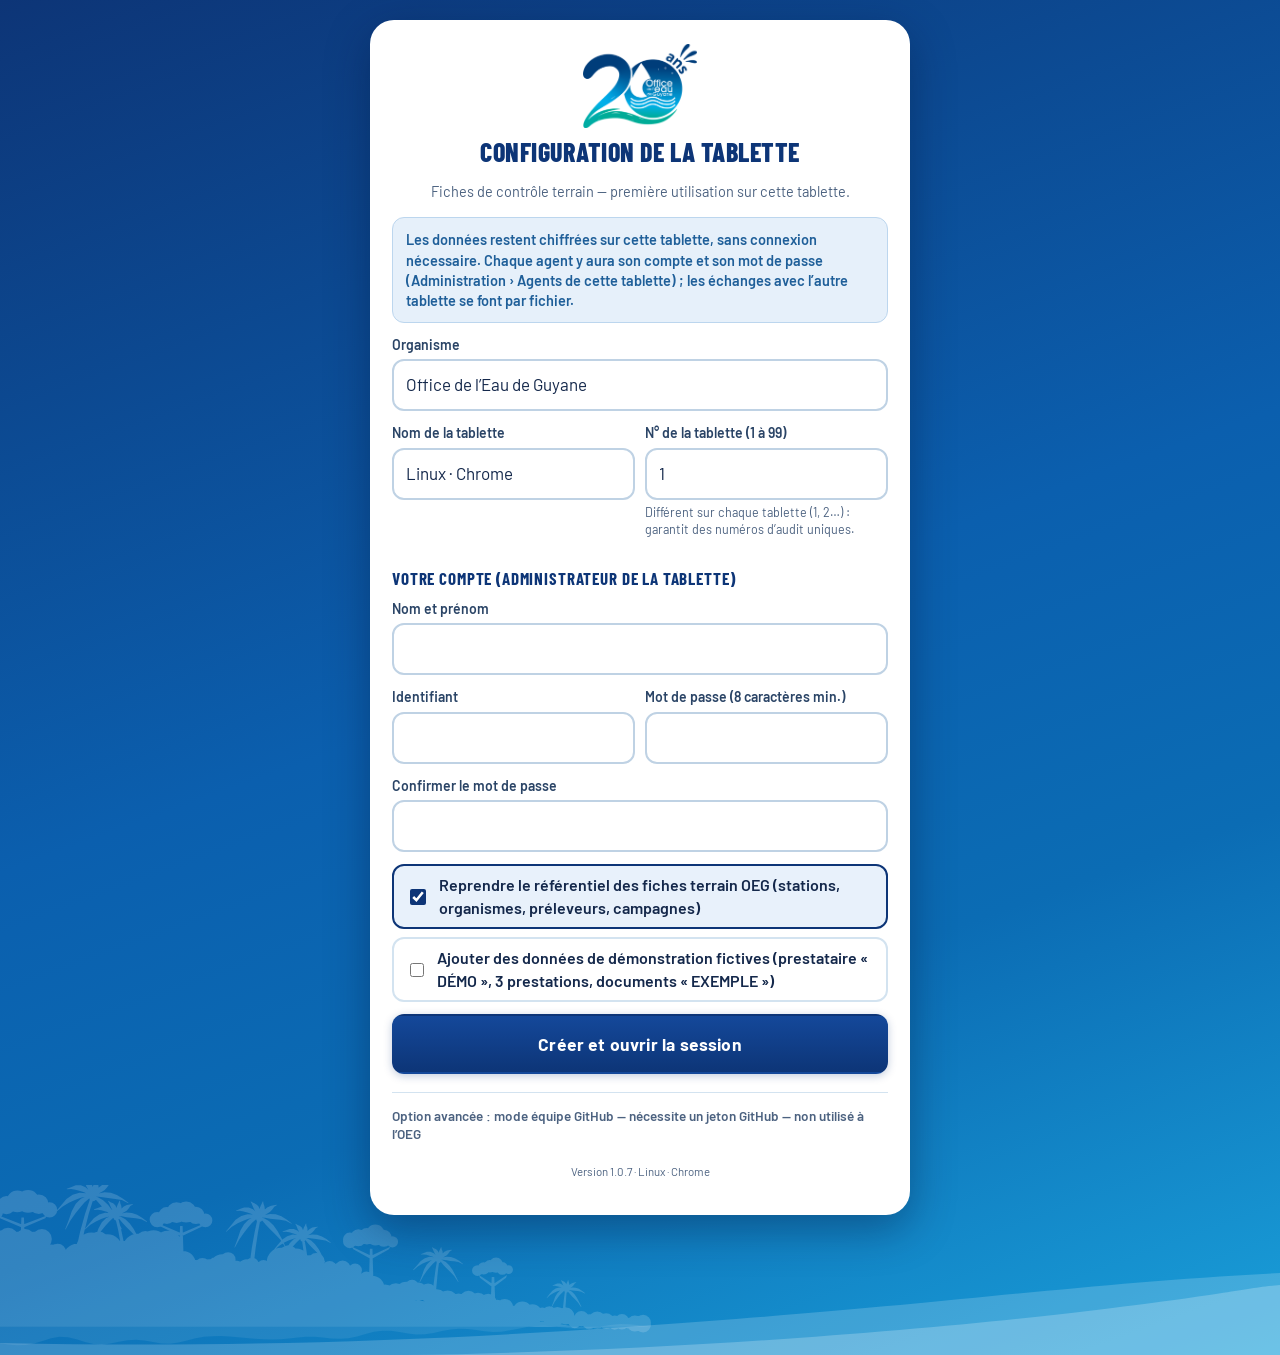
==== commit 7ada478d: "Fiche des attendus des prestataires intégrée ; tablettes partagées en cours (non publié) Instantané " ====
--- a/index.html
+++ b/index.html
@@ -4,7 +4,7 @@
 <meta charset="utf-8">
 <meta name="viewport" content="width=device-width,initial-scale=1,viewport-fit=cover">
 <meta name="theme-color" content="#0d3577">
-<meta name="description" content="Fiches de contrôle terrain des prestations de prélèvement et de suivi biologique — Office de l’Eau de Guyane. Fonctionne hors connexion.">
+<meta name="description" content="Fiches de contrôle terrain des prestations de prélèvement (cours d’eau, eaux souterraines, suivi biologique) — Office de l’Eau de Guyane. Fonctionne hors connexion.">
 <meta name="mobile-web-app-capable" content="yes">
 <meta name="apple-mobile-web-app-capable" content="yes">
 <meta name="apple-mobile-web-app-title" content="Contrôle OEG">
@@ -21,6 +21,7 @@
 <link rel="stylesheet" href="css/sheet.css">
 <link rel="stylesheet" href="css/audit-sheet.css">
 <link rel="stylesheet" href="css/station.css">
+<link rel="stylesheet" href="css/attendus.css">
 <script>
 /* Filet de sécurité : toute erreur JavaScript non interceptée s'affiche en bandeau (même très tôt
    dans le chargement), au lieu d'un comportement silencieux incompréhensible sur le terrain. */
--- a/styles.css
+++ b/styles.css
@@ -22,6 +22,7 @@
   --muted:#4c6280;--soft:#e3f4fc;--soft2:#e8f1fb;
   --ok:#1b7a43;--ok-bg:#e3f4ea;--nc:#b3261e;--nc-bg:#fde8e6;--warn:#8a5300;--warn-bg:#fff2d6;--info:#1f5f99;--info-bg:#e6f0fa;
   --na:#55636a;--na-bg:#eceff1;--no:#7a5a00;--no-bg:#fbf1d0;--nv:#5d3f99;--nv-bg:#efe9fa;
+  --perf:#d97706;--perf-ink:#8f4f00;--perf-bg:#fff1dc;
   --radius:16px;--tap:52px;--tap-lg:60px;--font:16px;
   --top-h:64px;--bottom-h:68px;--safe-b:env(safe-area-inset-bottom,0px);
   --font-text:"Barlow",system-ui,-apple-system,"Segoe UI",Roboto,Arial,sans-serif;
@@ -62,6 +63,8 @@
 .top-pill.offline .dot{background:#ffb4a8}
 .top-pill.pending .dot{background:#ffd966}
 @media(max-width:560px){.app-top{gap:8px;padding:0 10px}.app-top .logo{height:40px;width:40px}.app-top h1{font-size:17px}.app-top small{font-size:11.5px}.top-pill .lbl{display:none}.top-pill{padding:6px 10px}}
+/* Téléphone étroit : le compte reste accessible par Menu → « Mon compte et affichage » */
+@media(max-width:420px){.top-pill.pill-account{display:none}.app-top h1{font-size:16.5px;letter-spacing:.015em}}
 
 /* ---------- Structure ---------- */
 .app-shell{display:flex;max-width:1900px;margin:0 auto}
@@ -141,6 +144,7 @@
 .btn.danger-ghost{background:var(--nc-bg);border-color:#efc4bf;color:var(--nc)}
 .btn.warn{background:var(--warn-bg);border-color:#f0d08a;color:var(--warn)}
 .btn.ok{background:var(--ok);color:#fff}
+.btn.perf{background:var(--perf-bg);border-color:#f3c27a;color:var(--perf-ink)}
 .btn.lg{min-height:var(--tap-lg);font-size:17.5px;padding:10px 22px}
 .btn.sm{min-height:44px;font-size:14.5px;padding:6px 12px}
 .btn.block{display:flex;width:100%}
@@ -174,7 +178,7 @@
 .seg button .k{font-family:var(--font-cond);font-size:21px;font-weight:800}
 .seg button small{font-size:11.5px;font-weight:500;opacity:.85}
 .seg button.sel{color:#fff;border-color:transparent;box-shadow:inset 0 -4px 0 #0003}
-.seg button.sel.ok{background:var(--ok)}.seg button.sel.nc{background:var(--nc)}.seg button.sel.na{background:var(--na)}.seg button.sel.no{background:#9a6b00}.seg button.sel.nv{background:var(--nv)}
+.seg button.sel.ok{background:var(--ok)}.seg button.sel.perf{background:var(--perf)}.seg button.sel.nc{background:var(--nc)}.seg button.sel.na{background:var(--na)}.seg button.sel.no{background:#9a6b00}.seg button.sel.nv{background:var(--nv)}
 .seg button.sel.brand{background:var(--brand)}
 .seg.compact button{min-height:var(--tap)}
 .opt-list{display:grid;grid-template-columns:repeat(auto-fill,minmax(150px,1fr));gap:8px}
@@ -184,7 +188,7 @@
 /* ---------- Badges ---------- */
 .badge{display:inline-flex;align-items:center;gap:4px;border-radius:999px;padding:3px 10px;font-size:12.5px;font-weight:700;white-space:nowrap;background:var(--na-bg);color:var(--na);border:1px solid transparent;line-height:1.3}
 .badge .ico{width:14px;height:14px}
-.badge.ok{background:var(--ok-bg);color:var(--ok)}.badge.nc{background:var(--nc-bg);color:var(--nc)}.badge.warn{background:var(--warn-bg);color:var(--warn)}
+.badge.ok{background:var(--ok-bg);color:var(--ok)}.badge.perf{background:var(--perf-bg);color:var(--perf-ink)}.badge.nc{background:var(--nc-bg);color:var(--nc)}.badge.warn{background:var(--warn-bg);color:var(--warn)}
 .badge.info{background:var(--info-bg);color:var(--info)}.badge.na{background:var(--na-bg);color:var(--na)}.badge.no{background:var(--no-bg);color:var(--no)}.badge.nv{background:var(--nv-bg);color:var(--nv)}
 .badge.brand{background:var(--brand);color:#fff}.badge.outline{background:#fff;border-color:var(--line);color:var(--ink)}
 .badge.crit{color:#fff}
@@ -209,7 +213,7 @@
 .li .chev{color:var(--muted);font-size:22px;flex:none}
 .li .li-ic{flex:none;display:grid;place-items:center;width:42px;height:42px;border-radius:50%;background:var(--soft2);color:var(--brand)}
 .li .li-ic .ico{width:24px;height:24px}
-.li.stripe-nc{border-left:6px solid var(--nc)}.li.stripe-warn{border-left:6px solid #d99a00}.li.stripe-ok{border-left:6px solid var(--ok)}.li.stripe-info{border-left:6px solid var(--sky)}
+.li.stripe-nc{border-left:6px solid var(--nc)}.li.stripe-perf{border-left:6px solid var(--perf)}.li.stripe-warn{border-left:6px solid #d99a00}.li.stripe-ok{border-left:6px solid var(--ok)}.li.stripe-info{border-left:6px solid var(--sky)}
 .date-head{font-family:var(--font-cond);font-size:14.5px;text-transform:uppercase;letter-spacing:.07em;color:var(--muted);font-weight:700;margin:16px 4px 6px}
 .empty{text-align:center;padding:30px 16px;color:var(--muted)}
 .empty .ic{font-size:40px;display:flex;margin-bottom:6px;color:var(--sky)}
@@ -236,6 +240,7 @@
 .banner.warn{background:var(--warn-bg);color:var(--warn);border-color:#f0d08a}
 .banner.nc{background:var(--nc-bg);color:var(--nc);border-color:#efc4bf}
 .banner.ok{background:var(--ok-bg);color:var(--ok);border-color:#b8e0c7}
+.banner.perf{background:var(--perf-bg);color:var(--perf-ink);border-color:#f3c27a}
 .banner.scope{background:#fff;border:2px dashed var(--sky);color:var(--sky)}
 .alert{display:flex;gap:10px;align-items:flex-start;border-radius:12px;padding:11px 12px;margin-bottom:8px;border:2px solid}
 .alert .ic{font-size:22px;line-height:1}
@@ -269,12 +274,14 @@
 .sec-chip.sel .c{background:#fff3}
 .sec-chip.done{border-color:#8fce97}
 .sec-chip.hasnc .c{background:var(--nc);color:#fff}
+.sec-chip.hasp .c{background:var(--perf);color:#fff}
 .domain-tag{display:inline-block;font-size:11.5px;font-weight:700;text-transform:uppercase;letter-spacing:.5px;padding:3px 8px;border-radius:6px}
 .domain-tag.prelevement{background:var(--soft);color:#0b5fae}
 .domain-tag.transport{background:#fdeedc;color:#8a4b00}
 .item{background:#fff;border:2px solid var(--line);border-radius:16px;padding:14px;margin-bottom:12px;scroll-margin-top:170px}
 .item.answered{border-color:#a9d8b6}
 .item.is-nc{border-color:#e8a9a3;background:#fffafa}
+.item.is-p{border-color:#f3c27a;background:#fffcf5}
 .item.missing{border-color:#e9c46a}
 .item-head{display:flex;gap:10px;align-items:flex-start;margin-bottom:10px}
 .item-code{flex:none;font-family:var(--font-cond);font-weight:800;font-size:14px;color:#fff;background:var(--sky);border-radius:8px;padding:3px 8px;margin-top:2px}
@@ -291,10 +298,15 @@
 .module>h3{margin-top:0}
 .audit-footer{position:sticky;bottom:calc(var(--bottom-h) + var(--safe-b));z-index:20;background:linear-gradient(transparent,var(--paper) 30%);padding:14px 0 8px;display:flex;gap:10px}
 @media(min-width:1000px){.audit-footer{bottom:0}}
-.audit-footer .btn{flex:1}
+/* Boutons du pied à parts égales : min-width:0 laisse le sous-titre (nowrap) se tronquer au lieu d'élargir la page */
+.audit-footer .btn{flex:1;min-width:0}
 .save-state{font-size:12.5px;color:var(--ok);font-weight:700}
 .save-state.saving{color:var(--warn)}
 .locked-banner{display:flex;gap:10px;align-items:center}
+/* Tournée en binôme : bandeau « Rejoindre la tournée » (bouton à droite, sous le texte sur écran étroit) */
+.as-join{display:flex;gap:10px;align-items:center;flex-wrap:wrap}
+.as-join .grow{flex:1 1 260px}
+.as-join .grow .ico{vertical-align:-3px;margin-right:4px}
 
 /* ---------- Photos ---------- */
 .thumbs{display:grid;grid-template-columns:repeat(auto-fill,minmax(92px,1fr));gap:8px;margin-top:8px}
@@ -373,6 +385,10 @@
 .auth-card h1{text-align:center;font-family:var(--font-cond);font-size:26px;font-weight:800;text-transform:uppercase;letter-spacing:.02em;color:var(--brand);margin:0 0 4px;line-height:1.1}
 .auth-card .sub{text-align:center;color:var(--muted);margin-bottom:16px;font-size:14.5px}
 .auth-card h3{font-family:var(--font-cond);font-size:17px;font-weight:700;text-transform:uppercase;letter-spacing:.05em}
+/* Configuration : option avancée repliée (mode équipe GitHub, non utilisé à l'OEG) */
+.setup-adv{margin-top:18px;border-top:1px solid var(--line);padding-top:10px;font-size:13.5px;color:var(--muted)}
+.setup-adv summary{cursor:pointer;font-weight:600}
+.setup-adv .btn{margin-top:4px}
 .user-tiles{display:grid;gap:8px;margin-bottom:12px}
 .user-tile{display:flex;align-items:center;gap:12px;min-height:60px;border:2px solid var(--line);border-radius:14px;padding:8px 12px;background:#fff;text-align:left;color:var(--ink)}
 .user-tile.sel{border-color:var(--brand);background:var(--soft2)}
--- a/css/sheet.css
+++ b/css/sheet.css
@@ -1,41 +1,47 @@
 /* Habillage des fiches de contrôle terrain OEG (maquettes docs/maquettes) — composants de
- * js/ui/sheet-chrome.js : .sheet, .oeg-header, .station-banner, .info-strip, .sec-card, .block-card,
- * .st-table (tableau de feuille) et .st-row-card (ligne en carte sur petit écran), .chk, .guyane-inset,
- * .sheet-footer. Couleurs : variables --th-* posées par les classes .th-<thème> (mêmes valeurs que
- * js/ui/themes.js). Responsive : téléphone 360 px → tablette → écran 1600 px ; impression A4 (une
- * feuille par page, couleurs conservées). */
+ * js/ui/sheet-chrome.js : .sheet, .oeg-header (variantes .band et .compact), .station-banner, .info-strip,
+ * .sec-card, .block-card, .st-table (tableau de feuille, colonnes C | P | NC | N/A) et .st-row-card (ligne
+ * en carte sur petit écran), .chk, .guyane-inset, .sheet-footer ; tournées : .tour-stations (sélecteur de
+ * stations) et .shared-badge (« Commun à la tournée »). Couleurs : variables --th-* posées par les classes
+ * .th-<thème> (mêmes valeurs que js/ui/themes.js, dont .th-slate des eaux souterraines) ; échelle de
+ * statut --st-c / --st-p / --st-nc / --st-na. Responsive : téléphone 360 px → tablette → écran 1600 px ;
+ * impression A4 (une feuille par page, couleurs conservées). Guide de style vivant : docs/charte.html. */
 
 /* ---------- Thèmes (valeurs identiques à js/ui/themes.js ; océan par défaut) ---------- */
 :root{
   --th-main:#0b6cb4;--th-dark:#0d3577;--th-head:#dcf4fc;--th-head-text:#0d3577;--th-bar:#dcf4fc;--th-bar-text:#0d3577;
-  --th-row:#ffffff;--th-row-alt:#f3fafd;--th-light:#e6f6fd;--th-line:#bfe3f3;--th-accent:#1a9fd9;--th-title:#0d3577;--th-num:#0b6cb4;
+  --th-row:#ffffff;--th-row-alt:#f3fafd;--th-light:#e6f6fd;--th-line:#bfe3f3;--th-accent:#1a9fd9;--th-title:#0d3577;--th-num:#0b6cb4;--th-ink:#0d3577;
   --oeg-navy:#0d3577;--oeg-blue:#0b5fae;--oeg-sky:#1a9fd9;--oeg-ink:#14284b;--oeg-muted:#4c6280;--oeg-dots:#8ea9c3;
   --f-text:"Barlow",system-ui,-apple-system,"Segoe UI",Roboto,Arial,sans-serif;
   --f-cond:"Barlow Condensed","Arial Narrow",system-ui,sans-serif;
   --f-black:"Montserrat","Arial Black",system-ui,sans-serif;
 }
-.th-ocean{--th-main:#0b6cb4;--th-dark:#0d3577;--th-head:#dcf4fc;--th-head-text:#0d3577;--th-bar:#dcf4fc;--th-bar-text:#0d3577;--th-row:#ffffff;--th-row-alt:#f3fafd;--th-light:#e6f6fd;--th-line:#bfe3f3;--th-accent:#1a9fd9;--th-title:#0d3577;--th-num:#0b6cb4}
-.th-navy{--th-main:#0b5fae;--th-dark:#0d3577;--th-head:#c8ecfc;--th-head-text:#0d3577;--th-bar:#d4f0fc;--th-bar-text:#0d3577;--th-row:#ffffff;--th-row-alt:#f6fbfe;--th-light:#dff3fd;--th-line:#b6dcf2;--th-accent:#0880c8;--th-title:#0d3577;--th-num:#0b5fae}
-.th-green{--th-main:#2f8a3f;--th-dark:#1f5f30;--th-head:#388440;--th-head-text:#ffffff;--th-bar:#ecf8f0;--th-bar-text:#1f6b34;--th-row:#ffffff;--th-row-alt:#e9f6ec;--th-light:#e4f4e8;--th-line:#bfdec6;--th-accent:#3fa34d;--th-title:#1f5f30;--th-num:#2f8a3f}
-.th-peach{--th-main:#ec5f12;--th-dark:#0d3577;--th-head:#fcc094;--th-head-text:#0d3577;--th-bar:#fcf0e4;--th-bar-text:#0d3577;--th-row:#ffffff;--th-row-alt:#fcf4ec;--th-light:#fdf1e6;--th-line:#f3cfb2;--th-accent:#f39a5b;--th-title:#0d3577;--th-num:#ec5f12}
-.th-orange{--th-main:#f2621a;--th-dark:#0d3577;--th-head:#fc600c;--th-head-text:#ffffff;--th-bar:#fff3ea;--th-bar-text:#0d3577;--th-row:#f0f8fc;--th-row-alt:#e9f5fb;--th-light:#fce8dc;--th-line:#f7a878;--th-accent:#fc8a3c;--th-title:#f2621a;--th-num:#f2621a}
-.th-violet{--th-main:#6a35b0;--th-dark:#4a1f8a;--th-head:#8256c4;--th-head-text:#ffffff;--th-bar:#9464cc;--th-bar-text:#ffffff;--th-row:#ffffff;--th-row-alt:#faf6fd;--th-light:#ece8fc;--th-line:#d4c3ec;--th-accent:#9c6ccc;--th-title:#4a1f8a;--th-num:#6a35b0}
-.th-sky{--th-main:#0b6cb4;--th-dark:#0d3577;--th-head:#088cc0;--th-head-text:#ffffff;--th-bar:#dcf4fc;--th-bar-text:#0d3577;--th-row:#ffffff;--th-row-alt:#e4f4fc;--th-light:#d8f0fc;--th-line:#b4dcf0;--th-accent:#0c9ccc;--th-title:#0d3577;--th-num:#0b6cb4}
-.th-rust{--th-main:#e0662a;--th-dark:#b4451a;--th-head:#fce8d8;--th-head-text:#8a3a1a;--th-bar:#fdf0e4;--th-bar-text:#b4451a;--th-row:#fcf8f4;--th-row-alt:#fcf0e8;--th-light:#fdf0e4;--th-line:#f3c9a6;--th-accent:#f0a060;--th-title:#c4501f;--th-num:#e0662a}
-.th-teal{--th-main:#0b6c9c;--th-dark:#0d3577;--th-head:#088cb4;--th-head-text:#ffffff;--th-bar:#d8f4fc;--th-bar-text:#0d3577;--th-row:#ffffff;--th-row-alt:#ecf8fc;--th-light:#dcf4fc;--th-line:#b4dcec;--th-accent:#349cc0;--th-num:#349cc0;--th-title:#0d3577}
+.th-ocean{--th-main:#0b6cb4;--th-dark:#0d3577;--th-head:#dcf4fc;--th-head-text:#0d3577;--th-bar:#dcf4fc;--th-bar-text:#0d3577;--th-row:#ffffff;--th-row-alt:#f3fafd;--th-light:#e6f6fd;--th-line:#bfe3f3;--th-accent:#1a9fd9;--th-title:#0d3577;--th-num:#0b6cb4;--th-ink:#0d3577}
+.th-navy{--th-main:#0b5fae;--th-dark:#0d3577;--th-head:#c8ecfc;--th-head-text:#0d3577;--th-bar:#d4f0fc;--th-bar-text:#0d3577;--th-row:#ffffff;--th-row-alt:#f6fbfe;--th-light:#dff3fd;--th-line:#b6dcf2;--th-accent:#0880c8;--th-title:#0d3577;--th-num:#0b5fae;--th-ink:#0d3577}
+.th-green{--th-main:#2f8a3f;--th-dark:#1f5f30;--th-head:#388440;--th-head-text:#ffffff;--th-bar:#ecf8f0;--th-bar-text:#1f6b34;--th-row:#ffffff;--th-row-alt:#e9f6ec;--th-light:#e4f4e8;--th-line:#bfdec6;--th-accent:#3fa34d;--th-title:#1f5f30;--th-num:#2f8a3f;--th-ink:#0d3577}
+.th-peach{--th-main:#ec5f12;--th-dark:#0d3577;--th-head:#fcc094;--th-head-text:#0d3577;--th-bar:#fcf0e4;--th-bar-text:#0d3577;--th-row:#ffffff;--th-row-alt:#fcf4ec;--th-light:#fdf1e6;--th-line:#f3cfb2;--th-accent:#f39a5b;--th-title:#0d3577;--th-num:#ec5f12;--th-ink:#0d3577}
+.th-orange{--th-main:#f2621a;--th-dark:#0d3577;--th-head:#fc600c;--th-head-text:#ffffff;--th-bar:#fff3ea;--th-bar-text:#0d3577;--th-row:#f0f8fc;--th-row-alt:#e9f5fb;--th-light:#fce8dc;--th-line:#f7a878;--th-accent:#fc8a3c;--th-title:#f2621a;--th-num:#f2621a;--th-ink:#0d3577}
+.th-violet{--th-main:#6a35b0;--th-dark:#4a1f8a;--th-head:#8256c4;--th-head-text:#ffffff;--th-bar:#9464cc;--th-bar-text:#ffffff;--th-row:#ffffff;--th-row-alt:#faf6fd;--th-light:#ece8fc;--th-line:#d4c3ec;--th-accent:#9c6ccc;--th-title:#4a1f8a;--th-num:#6a35b0;--th-ink:#0d3577}
+.th-sky{--th-main:#0b6cb4;--th-dark:#0d3577;--th-head:#088cc0;--th-head-text:#ffffff;--th-bar:#dcf4fc;--th-bar-text:#0d3577;--th-row:#ffffff;--th-row-alt:#e4f4fc;--th-light:#d8f0fc;--th-line:#b4dcf0;--th-accent:#0c9ccc;--th-title:#0d3577;--th-num:#0b6cb4;--th-ink:#0d3577}
+.th-rust{--th-main:#e0662a;--th-dark:#b4451a;--th-head:#fce8d8;--th-head-text:#8a3a1a;--th-bar:#fdf0e4;--th-bar-text:#b4451a;--th-row:#fcf8f4;--th-row-alt:#fcf0e8;--th-light:#fdf0e4;--th-line:#f3c9a6;--th-accent:#f0a060;--th-title:#c4501f;--th-num:#e0662a;--th-ink:#8a3a1a}
+.th-teal{--th-main:#0b6c9c;--th-dark:#0d3577;--th-head:#088cb4;--th-head-text:#ffffff;--th-bar:#d8f4fc;--th-bar-text:#0d3577;--th-row:#ffffff;--th-row-alt:#ecf8fc;--th-light:#dcf4fc;--th-line:#b4dcec;--th-accent:#349cc0;--th-num:#349cc0;--th-title:#0d3577;--th-ink:#0d3577}
+.th-slate{--th-main:#2f6f8f;--th-dark:#163e57;--th-head:#3f7ea3;--th-head-text:#ffffff;--th-bar:#e3eef5;--th-bar-text:#163e57;--th-row:#ffffff;--th-row-alt:#eef4f8;--th-light:#e3eef5;--th-line:#bcd3e2;--th-accent:#5b9bbf;--th-title:#163e57;--th-num:#2f6f8f;--th-ink:#0d3577}
+/* Couleurs de l'échelle C / P / NC / N/A (OEG.ok / perf / nc / na de themes.js) */
+:root{--st-c:#1b7a43;--st-c-line:#9fd1b1;--st-p:#d97706;--st-p-ink:#a35a00;--st-p-line:#f3c27a;--st-p-bg:#fff6e6;--st-nc:#c62828;--st-nc-line:#efb4ae;--st-na:#5f6b7a;--st-na-line:#c3cad3}
 /* ---------- Feuille ---------- */
-.sheet{position:relative;background:#fff;color:var(--oeg-ink);font-family:var(--f-text);font-size:15px;line-height:1.35;
-  border-radius:20px;padding:clamp(10px,1.6vw,22px) clamp(10px,1.6vw,24px) 0;margin:0 auto 18px;max-width:1600px;overflow:hidden;
+.sheet{--sheet-pt:clamp(10px,1.6vw,22px);--sheet-px:clamp(10px,1.6vw,24px);position:relative;background:#fff;color:var(--oeg-ink);font-family:var(--f-text);font-size:15px;line-height:1.35;
+  border-radius:20px;padding:var(--sheet-pt) var(--sheet-px) 0;margin:0 auto 18px;max-width:1600px;overflow:hidden;
   box-shadow:0 1px 2px #0d35770f,0 8px 28px #0d35771a;-webkit-print-color-adjust:exact;print-color-adjust:exact}
 .sheet>*+*{margin-top:clamp(8px,1vw,14px)}
 .sheet h2,.sheet h3{margin:0}
-.sheet .sheet-footer{margin-left:calc(-1 * clamp(10px,1.6vw,24px));margin-right:calc(-1 * clamp(10px,1.6vw,24px))}
+.sheet .sheet-footer{margin-left:calc(-1 * var(--sheet-px));margin-right:calc(-1 * var(--sheet-px))}
 .sheet-cols{display:grid;grid-template-columns:repeat(auto-fit,minmax(min(100%,320px),1fr));gap:clamp(8px,1vw,14px);align-items:start}
 .sheet-blocks{display:grid;grid-template-columns:repeat(auto-fit,minmax(min(100%,330px),1fr));gap:clamp(8px,1vw,14px);align-items:stretch}
 .sheet-split{display:grid;grid-template-columns:1fr;gap:clamp(8px,1vw,14px);align-items:start}
+.sheet-cols>*,.sheet-blocks>*,.sheet-split>*{min-width:0}
 @media(min-width:1100px){.sheet-split{grid-template-columns:1fr 1fr}}
 .sheet-page-title{font-family:var(--f-black);font-weight:800;text-transform:uppercase;color:var(--th-title);font-size:clamp(19px,2.3vw,34px);line-height:1.05;letter-spacing:-.01em}
-.swoosh{display:block;fill:var(--th-accent)}
+.swoosh{display:block;background-color:var(--th-accent);-webkit-mask:url("data:image/svg+xml,%3Csvg xmlns='http://www.w3.org/2000/svg' viewBox='0 0 120 20' preserveAspectRatio='none'%3E%3Cpath d='M1.2 15.6C25 4.6 63 .4 119 5.6 84 5.8 52 9.6 4.4 18.8 2.3 19.2.4 17.2 1.2 15.6Z'/%3E%3C/svg%3E") center/100% 100% no-repeat;mask:url("data:image/svg+xml,%3Csvg xmlns='http://www.w3.org/2000/svg' viewBox='0 0 120 20' preserveAspectRatio='none'%3E%3Cpath d='M1.2 15.6C25 4.6 63 .4 119 5.6 84 5.8 52 9.6 4.4 18.8 2.3 19.2.4 17.2 1.2 15.6Z'/%3E%3C/svg%3E") center/100% 100% no-repeat}
 
 /* ---------- En-tête OEG ---------- */
 .oeg-header{display:grid;grid-template-columns:auto minmax(0,1fr) auto auto;grid-template-areas:"logo titles tagline station" "title title title title";
@@ -47,35 +53,59 @@
 .oh-sub{display:inline-block;font-weight:500;font-size:clamp(13px,1.3vw,20px);color:var(--oeg-sky);margin-top:4px;padding-bottom:7px;position:relative}
 .oh-sub::after{content:"";position:absolute;left:50%;bottom:0;width:min(84px,40%);height:3px;border-radius:3px;background:var(--oeg-sky);transform:translateX(-50%)}
 .oh-tagline{grid-area:tagline;max-width:13.5em;font-family:var(--f-text);font-weight:700;text-transform:uppercase;font-size:clamp(10px,.85vw,12.5px);letter-spacing:.12em;line-height:1.3;color:var(--oeg-navy)}
-.oh-tagline .swoosh{width:100%;height:clamp(14px,1.4vw,22px);margin-top:4px;fill:var(--oeg-sky)}
+.oh-tagline .swoosh{width:100%;height:clamp(14px,1.4vw,22px);margin-top:4px;background-color:var(--oeg-sky)}
 .oeg-header.has-station .oh-tagline{max-width:14em}
 .oh-station{grid-area:station;position:relative;display:grid;grid-template-columns:auto;justify-items:start;padding:8px clamp(12px,1.4vw,22px) 8px;border-radius:16px;
   background:linear-gradient(135deg,var(--th-light),color-mix(in srgb,var(--th-light) 35%,#fff));border:1px solid color-mix(in srgb,var(--th-line) 60%,#fff);min-width:12em}
 .oh-st-k{font-weight:500;font-size:clamp(15px,1.5vw,23px);line-height:1;color:var(--th-dark)}
-.oh-st-name{font-family:var(--f-black);font-weight:900;text-transform:uppercase;font-size:clamp(24px,3.1vw,48px);line-height:.98;letter-spacing:-.015em;color:var(--oeg-navy);white-space:nowrap}
-.oh-st-swoosh{width:clamp(48px,4.6vw,72px);height:12px;margin-top:2px;fill:var(--th-main)}
+.oh-st-name{font-family:var(--f-black);font-weight:900;text-transform:uppercase;font-size:clamp(24px,3.1vw,48px);line-height:.98;letter-spacing:-.015em;color:var(--oeg-navy);max-width:11em;overflow-wrap:anywhere}
+.oh-st-swoosh{width:clamp(48px,4.6vw,72px);height:12px;margin-top:2px;background-color:var(--th-main)}
 .oh-st-sheet{justify-self:end;margin-top:-12px;font-weight:500;font-size:clamp(13px,1.3vw,20px);color:var(--th-title)}
 .oh-st-sheet b{font-weight:700}
 .oh-sheet-title{grid-area:title;display:flex;flex-wrap:wrap;align-items:baseline;gap:4px 18px;margin-top:6px}
 .oh-sheet-title h2{font-family:var(--f-black);font-weight:800;text-transform:uppercase;color:var(--th-title);font-size:clamp(19px,2.3vw,34px);line-height:1.05;letter-spacing:-.01em;position:relative;padding-bottom:6px}
 .oh-sheet-title h2::after{content:"";position:absolute;left:0;bottom:0;width:72px;height:3px;border-radius:3px;background:var(--th-accent)}
 .oh-kicker{display:inline-flex;align-items:center;gap:8px;font-weight:600;text-transform:uppercase;letter-spacing:.16em;font-size:clamp(10px,.9vw,13px);color:var(--th-main)}
-.oh-kicker .swoosh{width:44px;height:10px;fill:var(--th-main)}
+.oh-kicker .swoosh{width:44px;height:10px;background-color:var(--th-main)}
 .oeg-header.is-station{grid-template-areas:"logo titles tagline"}
 .oeg-header.is-station .oh-tagline{max-width:15em}
+.oh-st-tour{display:inline-flex;align-items:center;gap:4px;margin-bottom:2px;font-size:12px;font-weight:700;letter-spacing:.02em;color:var(--th-main);text-transform:uppercase}
+.oh-st-tour .ico{width:14px;height:14px}
+/* Variante « band » (feuille 2) : bandeau bleu pleine largeur, textes blancs, titre de la feuille dessous */
+.oeg-header.band{grid-template-areas:"logo titles tagline station";padding:clamp(8px,1vw,14px) var(--sheet-px,18px);color:#fff;
+  background:linear-gradient(100deg,#0d3577 0%,#0b4f9c 34%,#0b6cb4 68%,#1a9fd9 100%);border-radius:16px;overflow:hidden;position:relative}
+.oeg-header.band::after{content:"";position:absolute;right:0;bottom:0;width:min(55%,640px);height:60%;pointer-events:none;opacity:.25;
+  background:linear-gradient(170deg,transparent 45%,#fff 46%,#fff0 75%)}
+.sheet>.oeg-header.band:first-child{margin:calc(-1 * var(--sheet-pt)) calc(-1 * var(--sheet-px)) 0;border-radius:20px 20px 0 0}
+.oeg-header.band>*{position:relative;z-index:1}
+.oeg-header.band .oh-logo{box-shadow:0 0 0 3px #ffffffcc,0 2px 10px #0006}
+.oeg-header.band .oh-titles{text-align:left}
+.oeg-header.band :is(.oh-org,.oh-title,.oh-tagline){color:#fff}
+.oeg-header.band .oh-sub{color:#e6f6fd;padding-top:7px;padding-bottom:0}
+.oeg-header.band .oh-sub::after{top:0;bottom:auto;left:0;transform:none;background:#ffffffb3}
+.oeg-header.band .oh-tagline{padding-right:clamp(10px,1.4vw,22px);border-right:1.5px solid #ffffff59}
+.oeg-header.band .oh-tagline .swoosh{background-color:#7fd3f5}
+.oeg-header.band .oh-station{background:transparent;border:0;padding:0 4px}
+.oeg-header.band :is(.oh-st-k,.oh-st-name,.oh-st-sheet,.oh-st-tour){color:#fff}
+.oeg-header.band .oh-st-swoosh{background-color:#7fd3f5}
+.oh-sheet-title.is-after{margin-top:clamp(6px,.8vw,12px)}
+.oh-sheet-title.is-after h2{font-size:clamp(20px,2.5vw,38px)}
 @media(max-width:899px){
   .oeg-header{grid-template-columns:auto minmax(0,1fr);grid-template-areas:"logo titles" "station station" "title title"}
   .oeg-header.is-station{grid-template-areas:"logo titles"}
   .oh-titles{text-align:left}
   .oh-sub::after{left:0;transform:none}
   .oh-tagline{display:none}
-  .oh-station{grid-template-columns:auto auto 1fr auto;align-items:center;column-gap:10px;min-width:0;padding:6px 12px}
+  .oh-station{display:flex;flex-wrap:wrap;align-items:center;column-gap:10px;min-width:0;padding:6px 12px}
   .oh-st-swoosh{display:none}
-  .oh-st-sheet{margin:0;justify-self:end;grid-column:4}
-  .oh-st-name{font-size:clamp(20px,6vw,30px)}
+  .oh-st-tour{flex-basis:100%;margin:0}
+  .oh-st-sheet{margin:0 0 0 auto;white-space:nowrap}
+  .oh-st-name{font-size:clamp(20px,6vw,30px);min-width:0;max-width:none}
+  .oeg-header.band{grid-template-areas:"logo titles" "station station"}
+  .oeg-header.band .oh-station{border-top:1px solid #ffffff40;padding-top:6px}
 }
 /* Variante compacte (une ligne : mobile, barre d'onglets) */
-.oeg-header.compact{display:flex;align-items:center;gap:10px;padding:6px 10px;border-radius:14px;background:linear-gradient(90deg,#fff,var(--th-light));border:1px solid color-mix(in srgb,var(--th-line) 70%,#fff)}
+.oeg-header.compact{container-type:inline-size;display:flex;align-items:center;gap:10px;padding:6px 10px;border-radius:14px;background:linear-gradient(90deg,#fff,var(--th-light));border:1px solid color-mix(in srgb,var(--th-line) 70%,#fff)}
 .oeg-header.compact .oh-logo{width:40px;flex:none}
 .oh-c-main{flex:1;min-width:0}
 .oh-c-org{font-family:var(--f-cond);font-weight:700;text-transform:uppercase;font-size:13px;letter-spacing:.02em;color:var(--oeg-navy);white-space:nowrap;overflow:hidden;text-overflow:ellipsis}
@@ -83,10 +113,11 @@
 .oh-c-title{font-family:var(--f-cond);font-weight:800;text-transform:uppercase;font-size:clamp(15px,2vw,19px);line-height:1.1;color:var(--th-title);white-space:nowrap;overflow:hidden;text-overflow:ellipsis}
 .oh-c-station{display:flex;flex-direction:column;align-items:flex-end;line-height:1.05;flex:none}
 .oh-c-station span{font-size:11px;color:var(--th-dark)}
-.oh-c-station b{font-family:var(--f-black);font-weight:900;text-transform:uppercase;font-size:clamp(14px,2.2vw,19px);color:var(--oeg-navy)}
+.oh-c-station b{font-family:var(--f-black);font-weight:900;text-transform:uppercase;font-size:clamp(14px,2.2vw,19px);color:var(--oeg-navy);max-width:16em;white-space:nowrap;overflow:hidden;text-overflow:ellipsis}
 .oh-c-sheet{flex:none;border-radius:999px;background:var(--th-main);color:#fff;font-size:12.5px;font-weight:600;padding:4px 10px;white-space:nowrap}
 .oh-c-sheet b{font-weight:800}
 @media(max-width:520px){.oh-c-prog,.oh-c-station span{display:none}.oh-c-station b{font-size:14px}}
+@container (max-width:560px){.oh-c-prog,.oh-c-station span{display:none}.oh-c-station b{font-size:14px;max-width:9.5em}.oh-c-sheet{padding:4px 8px}}
 
 /* ---------- Bandeau station ---------- */
 .station-banner{position:relative;overflow:hidden;border-radius:18px;min-height:clamp(132px,15vw,200px);display:grid;grid-template-columns:minmax(0,1fr) auto;align-items:center;
@@ -95,18 +126,21 @@
   -webkit-mask-image:linear-gradient(90deg,transparent 0,#0007 22%,#000 48%);mask-image:linear-gradient(90deg,transparent 0,#0007 22%,#000 48%)}
 .station-banner.has-photo::after{content:"";position:absolute;inset:0 0 0 auto;width:62%;background:linear-gradient(90deg,transparent 30%,color-mix(in srgb,var(--th-main) 30%,transparent));pointer-events:none}
 .sb-text{position:relative;z-index:1;display:flex;flex-direction:column;align-items:flex-start;min-width:0}
-.sb-k{font-weight:500;font-size:clamp(20px,2.5vw,36px);line-height:1;color:var(--th-dark)}
+.sb-k{display:inline-flex;align-items:center;gap:12px;font-weight:500;font-size:clamp(20px,2.5vw,36px);line-height:1;color:var(--th-dark)}
+.sb-tour{display:inline-flex;align-items:center;gap:4px;border-radius:999px;background:var(--th-main);color:#fff;font-size:clamp(12px,1vw,15px);font-weight:700;padding:3px 10px 3px 8px}
+.sb-tour .ico{width:1.1em;height:1.1em}
 .sb-name{font-family:var(--f-black);font-weight:900;text-transform:uppercase;font-size:clamp(36px,6.4vw,96px);line-height:.95;letter-spacing:-.02em;color:var(--oeg-navy);
   max-width:100%;overflow-wrap:anywhere}
-.sb-swoosh{width:clamp(56px,6vw,96px);height:clamp(10px,1.2vw,16px);margin:4px 0 6px;fill:var(--th-accent)}
+.sb-swoosh{width:clamp(56px,6vw,96px);height:clamp(10px,1.2vw,16px);margin:4px 0 6px;background-color:var(--th-accent)}
 .sb-kicker{font-weight:600;text-transform:uppercase;letter-spacing:.24em;font-size:clamp(10px,1.05vw,15px);color:var(--th-main);line-height:1.35;max-width:52em}
 .sb-map{position:relative;z-index:1;align-self:center;margin-right:clamp(0px,14vw,240px)}
 .station-banner:not(.has-photo) .sb-map{margin-right:0}
+.station-banner.has-sheet:not(.has-photo) .sb-map{margin-right:clamp(64px,7vw,120px)}
 .station-banner .guyane-inset{--gi-land:color-mix(in srgb,var(--th-light) 60%,#fff);--gi-stroke:var(--th-main)}
 .station-banner .guyane-inset svg{width:clamp(64px,8vw,118px);height:auto;filter:drop-shadow(0 2px 6px #0d357733)}
 .sb-tag{position:absolute;z-index:1;right:clamp(12px,1.6vw,26px);bottom:clamp(10px,1.4vw,20px);color:#fff;font-weight:600;text-transform:uppercase;letter-spacing:.14em;
   font-size:clamp(10px,1vw,14px);line-height:1.35;max-width:12.5em;text-shadow:0 1px 3px #0009}
-.sb-tag .swoosh{width:70%;height:10px;margin-top:4px;fill:#fff;filter:drop-shadow(0 1px 2px #0006)}
+.sb-tag .swoosh{width:70%;height:10px;margin-top:4px;background-color:#fff;filter:drop-shadow(0 1px 2px #0006)}
 .station-banner:not(.has-photo) .sb-tag{display:none}
 .sb-sheet{position:absolute;z-index:2;top:clamp(8px,1vw,14px);right:clamp(8px,1vw,14px);display:flex;flex-direction:column;align-items:center;line-height:1;
   background:#ffffffe6;border:1.5px solid var(--th-line);border-radius:14px;padding:6px 14px;color:var(--th-dark);box-shadow:0 2px 8px #0d357722}
@@ -131,6 +165,7 @@
 .is-txt{display:flex;flex-direction:column;min-width:0;color:var(--th-dark);line-height:1.15}
 .is-k{font-weight:500;font-size:clamp(12.5px,1.15vw,17px)}
 .is-v{font-weight:700;font-size:clamp(17px,1.75vw,26px);overflow-wrap:anywhere}
+.is-v.is-long{font-size:clamp(15px,1.45vw,21px);letter-spacing:-.005em}
 .is-xy{display:flex;flex-wrap:wrap;gap:0 18px;font-weight:600;font-size:clamp(13.5px,1.25vw,18px)}
 .is-xy b{font-weight:700;letter-spacing:.02em;font-variant-numeric:tabular-nums}
 @media(max-width:720px){
@@ -150,7 +185,7 @@
 .sec-title-ic{display:inline-flex;gap:2px;color:var(--th-main)}
 .sec-title-ic .ico{width:1.4em;height:1.4em}
 .sec-kicker{display:inline-flex;align-items:center;gap:8px;font-weight:600;text-transform:uppercase;letter-spacing:.12em;font-size:clamp(9.5px,.8vw,12px);line-height:1.3;color:var(--th-main);max-width:16em}
-.sec-kicker .swoosh{flex:none;width:clamp(36px,4vw,72px);height:12px;fill:var(--th-accent)}
+.sec-kicker .swoosh{flex:none;width:clamp(36px,4vw,72px);height:12px;background-color:var(--th-accent)}
 .sec-right{flex:none;display:flex;align-items:center;gap:8px}
 .sec-body{padding:clamp(4px,.6vw,8px)}
 .sec-card.plain .sec-head{background:transparent}
@@ -159,7 +194,7 @@
 .sec-card.big .sec-no{min-width:clamp(46px,4.4vw,68px);height:clamp(46px,4.4vw,68px);font-size:clamp(28px,3vw,44px)}
 .sec-card.big .sec-title{font-family:var(--f-cond);font-weight:800;font-size:clamp(24px,2.5vw,40px);color:var(--th-title);flex-wrap:wrap;gap:4px 10px}
 .sec-card.big .sec-title>span:first-child{white-space:nowrap}
-.sec-card.big .sec-kicker{max-width:13em;font-size:clamp(9px,.72vw,11px)}
+.sec-card.big .sec-kicker{max-width:16em;font-size:clamp(9px,.72vw,11px);letter-spacing:.08em}
 .sec-card.big .sec-kicker .swoosh{width:clamp(28px,2.6vw,48px)}
 .sec-card.big{background:linear-gradient(180deg,color-mix(in srgb,var(--th-light) 70%,#fff),#fff 120px)}
 @media(max-width:640px){.sec-kicker{display:none}}
@@ -193,9 +228,10 @@
 .chk{display:inline-grid;place-items:center;flex:none;width:22px;height:22px;border:2px solid #34507a;border-radius:4px;background:#fff;color:#fff;vertical-align:middle;box-sizing:border-box}
 .chk .ico{width:16px;height:16px}
 .chk.on{background:var(--th-main);border-color:var(--th-main)}
-.chk.ok,.chk-wrap.ok .chk{border-color:#2f8a3f}.chk.ok.on,.chk-wrap.ok .chk.on{background:#1b7a43;border-color:#1b7a43}
-.chk.nc,.chk-wrap.nc .chk{border-color:#c62828}.chk.nc.on,.chk-wrap.nc .chk.on{background:#c62828;border-color:#c62828}
-.chk.na,.chk-wrap.na .chk{border-color:#5f6b7a}.chk.na.on,.chk-wrap.na .chk.on{background:#5f6b7a;border-color:#5f6b7a}
+.chk.ok,.chk-wrap.ok .chk,.chk.c,.chk-wrap.c .chk{border-color:#2f8a3f}.chk.ok.on,.chk-wrap.ok .chk.on,.chk.c.on,.chk-wrap.c .chk.on{background:var(--st-c);border-color:var(--st-c)}
+.chk.p,.chk-wrap.p .chk,.chk.perf,.chk-wrap.perf .chk{border-color:var(--st-p)}.chk.p.on,.chk-wrap.p .chk.on,.chk.perf.on,.chk-wrap.perf .chk.on{background:var(--st-p);border-color:var(--st-p)}
+.chk.nc,.chk-wrap.nc .chk{border-color:var(--st-nc)}.chk.nc.on,.chk-wrap.nc .chk.on{background:var(--st-nc);border-color:var(--st-nc)}
+.chk.na,.chk-wrap.na .chk{border-color:var(--st-na)}.chk.na.on,.chk-wrap.na .chk.on{background:var(--st-na);border-color:var(--st-na)}
 .chk.lg,.chk-wrap.lg .chk{width:28px;height:28px;border-radius:6px}.chk.lg .ico,.chk-wrap.lg .chk .ico{width:20px;height:20px}
 .chk-wrap{display:inline-flex;align-items:center;gap:8px;vertical-align:middle}
 .chk-l{font-weight:500;color:var(--th-dark)}
@@ -210,6 +246,7 @@
 
 /* ---------- Tableau de feuille (grand écran) ---------- */
 .st-wrap{overflow-x:auto;border-radius:12px}
+.st-wrap.boxed{border:1.5px solid color-mix(in srgb,var(--th-line) 85%,#fff);box-shadow:0 1px 3px #0d35770d}
 .st-table{width:100%;border-collapse:separate;border-spacing:0;font-size:clamp(13.5px,1vw,15px);color:var(--oeg-ink);background:#fff;table-layout:auto}
 .st-table thead th{background:var(--th-head);color:var(--th-head-text);font-family:var(--f-text);font-weight:700;font-size:clamp(12.5px,.95vw,15px);line-height:1.15;
   padding:8px 8px;text-align:center;vertical-align:middle;border-left:1.5px solid color-mix(in srgb,var(--th-head-text) 22%,transparent);white-space:normal}
@@ -226,19 +263,25 @@
 .st-table td.c-no{font-weight:700;color:var(--th-dark)}
 .st-table td.c-no .st-no{display:inline-grid;place-items:center;min-width:28px;height:24px;padding:0 5px;border-radius:7px;background:var(--th-num);color:#fff;font-family:var(--f-cond);font-weight:800}
 .st-table .c-label{text-align:left;min-width:9em}
-.st-table td.c-label{color:var(--th-dark);font-weight:500}
+.st-table td.c-label{color:var(--th-ink,var(--oeg-navy));font-weight:500}
 .st-table thead .c-label{text-align:center}
+.st-table td.c-label:has(>.st-ic){position:relative;padding-left:44px}
 .st-table .c-label .st-ic{display:inline-grid;vertical-align:middle;margin-right:8px;color:var(--th-dark)}
+.st-table td.c-label>.st-ic{position:absolute;left:10px;top:50%;margin:0;transform:translateY(-50%)}
 .st-table .c-label .st-ic .ico{width:24px;height:24px}
 .st-table .c-short{width:8em;text-align:left}
-.st-table td.c-short{color:var(--th-dark);font-size:.94em}
+.st-table td.c-short{color:var(--th-ink,var(--oeg-navy));font-size:.94em}
 .st-table thead .c-short{text-align:center}
 .st-table .c-value{width:26%;min-width:8.5em}
-.st-table .c-c,.st-table .c-nc,.st-table .c-na{width:50px;min-width:44px;text-align:center;padding:0}
+.st-table .c-c,.st-table .c-p,.st-table .c-nc,.st-table .c-na{width:50px;min-width:44px;text-align:center;padding:0}
 .st-table .c-obs{width:22%;min-width:7em}
+.st-table.is-value .c-value{width:50%}
 .st-table tr.is-nc>td{background:#fdf0ef!important}
-.st-table tr.is-nc>td.c-no{box-shadow:inset 4px 0 0 #c62828}
-.st-table tr.is-missing>td.c-no{box-shadow:inset 4px 0 0 #e0a100}
+.st-table tr.is-nc>td.c-no{box-shadow:inset 4px 0 0 var(--st-nc)}
+.st-table tr.is-p>td{background:var(--st-p-bg)!important}
+.st-table tr.is-p>td.c-no{box-shadow:inset 4px 0 0 var(--st-p)}
+.st-table tr.is-shared>td.c-label{background-image:linear-gradient(90deg,color-mix(in srgb,var(--oeg-sky) 10%,transparent),transparent 70%)}
+.st-table tr.is-missing>td.c-no{box-shadow:inset 4px 0 0 #a9bfd4}
 .st-table tr.is-group>td{background:var(--th-light)!important;font-weight:700;color:var(--th-dark)}
 /* Champs de saisie « pointillés » dans le tableau */
 .st-table :is(input:not([type=checkbox]):not([type=radio]):not([type=file]),select,textarea),.st-input{width:100%;min-height:36px;border:0;border-bottom:1.5px dotted var(--oeg-dots);border-radius:0;
@@ -251,25 +294,30 @@
 .st-dots{display:block;min-height:24px;border-bottom:1.5px dotted var(--oeg-dots)}
 .st-val{font-weight:600;color:var(--oeg-ink)}
 /* Boutons C / NC / N/A dans les cellules (case carrée façon maquette) */
-.st-table :is(.c-c,.c-nc,.c-na)>button,.st-chk{display:grid;place-items:center;width:100%;min-height:42px;border:0;margin:0;padding:6px 4px;background:transparent;border-radius:0;cursor:pointer;color:inherit;font:inherit}
-.st-table :is(.c-c,.c-nc,.c-na)>button:hover{background:color-mix(in srgb,var(--th-light) 80%,transparent)}
-.st-table :is(.c-c,.c-nc,.c-na)>button:not(:has(.chk))::before{content:"";display:block;width:22px;height:22px;border:2px solid #34507a;border-radius:4px;background:#fff center/16px no-repeat;box-sizing:border-box}
-.st-table .c-c>button:is(.sel,.on,[aria-pressed=true]):not(:has(.chk))::before{background-color:#1b7a43;border-color:#1b7a43;background-image:url("data:image/svg+xml,%3Csvg xmlns='http://www.w3.org/2000/svg' viewBox='0 0 24 24'%3E%3Cpath d='M4.2 12.6l5 5L19.8 7' fill='none' stroke='%23fff' stroke-width='3.4' stroke-linecap='round' stroke-linejoin='round'/%3E%3C/svg%3E")}
-.st-table .c-nc>button:is(.sel,.on,[aria-pressed=true]):not(:has(.chk))::before{background-color:#c62828;border-color:#c62828;background-image:url("data:image/svg+xml,%3Csvg xmlns='http://www.w3.org/2000/svg' viewBox='0 0 24 24'%3E%3Cpath d='M4.2 12.6l5 5L19.8 7' fill='none' stroke='%23fff' stroke-width='3.4' stroke-linecap='round' stroke-linejoin='round'/%3E%3C/svg%3E")}
-.st-table .c-na>button:is(.sel,.on,[aria-pressed=true]):not(:has(.chk))::before{background-color:#5f6b7a;border-color:#5f6b7a;background-image:url("data:image/svg+xml,%3Csvg xmlns='http://www.w3.org/2000/svg' viewBox='0 0 24 24'%3E%3Cpath d='M4.2 12.6l5 5L19.8 7' fill='none' stroke='%23fff' stroke-width='3.4' stroke-linecap='round' stroke-linejoin='round'/%3E%3C/svg%3E")}
-.st-table .c-c .chk.on{background:#1b7a43;border-color:#1b7a43}
-.st-table .c-nc .chk.on{background:#c62828;border-color:#c62828}
-.st-table .c-na .chk.on{background:#5f6b7a;border-color:#5f6b7a}
+.st-table :is(.c-c,.c-p,.c-nc,.c-na)>button,.st-chk{display:grid;place-items:center;width:100%;min-height:42px;border:0;margin:0;padding:6px 4px;background:transparent;border-radius:0;cursor:pointer;color:inherit;font:inherit}
+.st-table :is(.c-c,.c-p,.c-nc,.c-na)>button:hover{background:color-mix(in srgb,var(--th-light) 80%,transparent)}
+.st-table :is(.c-c,.c-p,.c-nc,.c-na)>button:not(:has(.chk))::before{content:"";display:block;width:22px;height:22px;border:2px solid #34507a;border-radius:4px;background:#fff center/16px no-repeat;box-sizing:border-box}
+.st-table .c-c{--st-k:var(--st-c)}.st-table .c-p{--st-k:var(--st-p)}.st-table .c-nc{--st-k:var(--st-nc)}.st-table .c-na{--st-k:var(--st-na)}
+.st-table :is(.c-c,.c-p,.c-nc,.c-na)>button:is(.sel,.on,[aria-pressed=true]):not(:has(.chk))::before{background-color:var(--st-k);border-color:var(--st-k);background-image:url("data:image/svg+xml,%3Csvg xmlns='http://www.w3.org/2000/svg' viewBox='0 0 24 24'%3E%3Cpath d='M4.2 12.6l5 5L19.8 7' fill='none' stroke='%23fff' stroke-width='3.4' stroke-linecap='round' stroke-linejoin='round'/%3E%3C/svg%3E")}
+.st-table :is(.c-c,.c-p,.c-nc,.c-na) .chk.on{background:var(--st-k);border-color:var(--st-k)}
+.st-table thead th:is(.c-c,.c-p,.c-nc,.c-na) abbr{text-decoration:none;cursor:help}
 .st-chk-l{position:absolute;width:1px;height:1px;overflow:hidden;clip:rect(0 0 0 0)}
-.st-table :is(.c-c,.c-nc,.c-na)>button[disabled]{cursor:default;opacity:.75}
+.st-table :is(.c-c,.c-p,.c-nc,.c-na)>button[disabled]{cursor:default;opacity:.75}
 /* Groupes de champs (valeur « fields ») et choix exclusifs façon cases */
 .st-fields{display:flex;flex-wrap:wrap;align-items:center;gap:4px 14px}
-.st-field{display:inline-flex;align-items:center;gap:6px;min-width:0;flex:1 1 7.5em}
-.st-field>label,.st-field>.st-k{font-size:.92em;color:var(--th-dark);white-space:nowrap}
-.st-field>:is(input,select){flex:1;min-width:3.5em}
+.st-field{display:inline-flex;flex-wrap:wrap;align-items:center;gap:2px 6px;min-width:0;flex:1 1 7.5em}
+.st-field>label,.st-field>.st-k{font-size:.92em;color:var(--th-ink,var(--oeg-navy));min-width:0}
+.st-field>:is(input,select){flex:1 1 4em;min-width:3.5em}
+/* Champ texte d'un groupe (« Nom : …… Fonction : …… ») : longue ligne pointillée comme sur la maquette ; quand la
+ * cellule ne peut pas leur donner 12em chacun, les champs passent l'un sous l'autre au lieu de couper la valeur. */
+.st-fields>.st-field:has(>input[type=text]:not([data-num])){flex:1 1 12em}
+.st-fields>.st-field>input[type=text]:not([data-num]){min-width:6em}
+/* Champ à choix (cases exclusives) précédé de son libellé : occupe toute la ligne */
+.st-field.is-choice{flex-basis:100%}
+.st-field.is-choice>.st-choice{flex:1 1 auto}
 .st-unit{font-size:.9em;color:var(--oeg-muted);white-space:nowrap}
 .st-choice{display:inline-flex;flex-wrap:wrap;align-items:center;gap:2px 12px}
-.st-choice>button,.st-choice>label{display:inline-flex;align-items:center;gap:6px;min-height:36px;border:0;background:transparent;padding:2px 4px;border-radius:8px;font:inherit;color:var(--oeg-ink);cursor:pointer}
+.st-choice>button,.st-choice>label{display:inline-flex;align-items:center;gap:6px;min-height:36px;border:0;background:transparent;padding:2px 4px;border-radius:8px;font:inherit;color:var(--oeg-ink);cursor:pointer;text-align:left}
 .st-choice>button:hover,.st-choice>label:hover{background:color-mix(in srgb,var(--th-light) 80%,transparent)}
 .st-choice>:is(button,label):is(.sel,[aria-pressed=true]) .chk{background:var(--th-main);border-color:var(--th-main)}
 .st-gps{display:inline-flex;align-items:center;gap:6px;min-height:36px;border:1.5px solid var(--th-line);background:#fff;border-radius:999px;padding:2px 12px;font:inherit;font-size:.9em;font-weight:600;color:var(--th-dark);cursor:pointer}
@@ -280,34 +328,38 @@
 .st-row-card{position:relative;background:#fff;border:1.5px solid color-mix(in srgb,var(--th-line) 85%,#fff);border-left:6px solid var(--th-main);border-radius:14px;padding:12px 12px 12px 12px;
   box-shadow:0 1px 3px #0d35770f;scroll-margin-top:170px}
 .st-row-card:nth-child(even){background:linear-gradient(180deg,var(--th-row-alt),#fff 60%)}
-.st-row-card.is-c{border-left-color:#1b7a43}
-.st-row-card.is-nc{border-color:#e8a9a3;border-left-color:#c62828;background:#fffafa}
-.st-row-card.is-na{border-left-color:#5f6b7a}
-.st-row-card.is-missing{border-left-color:#e0a100}
+.st-row-card.is-c{border-left-color:var(--st-c)}
+.st-row-card.is-p{border-color:var(--st-p-line);border-left-color:var(--st-p);background:#fffcf5}
+.st-row-card.is-nc{border-color:#e8a9a3;border-left-color:var(--st-nc);background:#fffafa}
+.st-row-card.is-na{border-left-color:var(--st-na)}
+.st-row-card.is-missing{border-left-color:#a9bfd4;border-left-style:dashed}
 .st-row-card.is-prefilled{border-left-style:double}
 .st-rc-head{display:flex;align-items:flex-start;gap:10px}
 .st-rc-no{flex:none;display:grid;place-items:center;min-width:38px;height:38px;padding:0 8px;border-radius:19px;background:var(--th-num);color:#fff;font-family:var(--f-cond);font-weight:800;font-size:18px;line-height:1}
 .st-rc-ic{flex:none;display:grid;place-items:center;width:38px;height:38px;border-radius:50%;background:var(--th-light);color:var(--th-dark)}
 .st-rc-ic .ico{width:24px;height:24px}
-.st-rc-label{flex:1;min-width:0;font-weight:700;font-size:16.5px;line-height:1.25;color:var(--th-dark);padding-top:7px}
+.st-rc-label{flex:1;min-width:0;font-weight:700;font-size:16.5px;line-height:1.25;color:var(--th-ink,var(--oeg-navy));padding-top:7px}
 .st-rc-label .req{color:#c62828}
-.st-rc-short{flex:none;align-self:center;font-size:12.5px;font-weight:700;letter-spacing:.02em;color:var(--th-dark);background:var(--th-light);border:1px solid var(--th-line);border-radius:8px;padding:3px 8px;max-width:9em;overflow:hidden;text-overflow:ellipsis;white-space:nowrap}
+.st-rc-short{flex:none;align-self:center;font-size:12.5px;font-weight:700;letter-spacing:.02em;color:var(--th-ink,var(--oeg-navy));background:var(--th-light);border:1px solid var(--th-line);border-radius:8px;padding:3px 8px;max-width:9em;overflow:hidden;text-overflow:ellipsis;white-space:nowrap}
 .st-rc-help{font-size:13.5px;color:var(--oeg-muted);margin-top:6px}
 .st-rc-value{margin-top:10px}
 .st-rc-value .st-fields{gap:8px}
 .st-rc-value :is(input:not([type=checkbox]):not([type=radio]),select,textarea){border-color:color-mix(in srgb,var(--th-line) 50%,#9fb6cc)}
 .st-rc-k{display:block;font-size:12.5px;font-weight:700;text-transform:uppercase;letter-spacing:.06em;color:var(--oeg-muted);margin:0 0 4px}
-.st-rc-status{display:grid;grid-template-columns:repeat(3,1fr);gap:8px;margin-top:10px}
+.st-rc-status{display:grid;grid-auto-flow:column;grid-auto-columns:minmax(0,1fr);gap:8px;margin-top:10px}
 .st-rc-btn{display:flex;align-items:center;justify-content:center;gap:8px;min-height:56px;border:2px solid #c5d6e6;border-radius:12px;background:#fff;color:var(--oeg-ink);
   font-family:var(--f-cond);font-weight:800;font-size:20px;letter-spacing:.02em;cursor:pointer;padding:4px 6px;line-height:1}
 .st-rc-btn small{font-family:var(--f-text);font-weight:600;font-size:11.5px;letter-spacing:0;opacity:.85}
-.st-rc-btn.c{border-color:#9fd1b1;color:#1b7a43}
-.st-rc-btn.nc{border-color:#efb4ae;color:#c62828}
-.st-rc-btn.na{border-color:#c3cad3;color:#4d5967}
+.st-rc-btn.c{border-color:var(--st-c-line);color:var(--st-c)}
+.st-rc-btn.p{border-color:var(--st-p-line);color:var(--st-p-ink)}
+.st-rc-btn.nc{border-color:var(--st-nc-line);color:var(--st-nc)}
+.st-rc-btn.na{border-color:var(--st-na-line);color:#4d5967}
 .st-rc-btn:is(.sel,[aria-pressed=true]){color:#fff;box-shadow:inset 0 -4px 0 #0003}
-.st-rc-btn.c:is(.sel,[aria-pressed=true]){background:#1b7a43;border-color:#1b7a43}
-.st-rc-btn.nc:is(.sel,[aria-pressed=true]){background:#c62828;border-color:#c62828}
-.st-rc-btn.na:is(.sel,[aria-pressed=true]){background:#5f6b7a;border-color:#5f6b7a}
+.st-rc-btn.c:is(.sel,[aria-pressed=true]){background:var(--st-c);border-color:var(--st-c)}
+.st-rc-btn.p:is(.sel,[aria-pressed=true]){background:var(--st-p);border-color:var(--st-p)}
+.st-rc-btn.nc:is(.sel,[aria-pressed=true]){background:var(--st-nc);border-color:var(--st-nc)}
+.st-rc-btn.na:is(.sel,[aria-pressed=true]){background:var(--st-na);border-color:var(--st-na)}
+@media(max-width:380px){.st-rc-btn{font-size:18px;padding:4px 2px}.st-rc-status{gap:6px}}
 .st-rc-btn[disabled]{opacity:.55;cursor:default}
 .st-rc-obs{margin-top:10px}
 .st-rc-obs textarea{min-height:64px}
@@ -317,32 +369,84 @@
 @media(max-width:1099px){.st-only-wide{display:none!important}}
 @media(min-width:1100px){.st-only-narrow{display:none!important}}
 
+/* Légende de l'échelle C / P / NC / N/A */
+.st-legend{display:flex;flex-wrap:wrap;gap:4px 16px;margin:6px 4px 0;font-size:12.5px;color:var(--oeg-muted)}
+.st-lg{display:inline-flex;align-items:center;gap:6px}
+.st-lg b{display:inline-grid;place-items:center;min-width:26px;height:20px;padding:0 5px;border-radius:5px;color:#fff;font-family:var(--f-cond);font-weight:800;font-size:13px}
+.st-lg-c b{background:var(--st-c)}.st-lg-p b{background:var(--st-p)}.st-lg-nc b{background:var(--st-nc)}.st-lg-na b{background:var(--st-na)}
+
+/* ---------- Tournée : critère commun et sélecteur de stations ---------- */
+.shared-badge{display:inline-flex;align-items:center;gap:4px;vertical-align:middle;white-space:nowrap;border-radius:999px;padding:2px 9px 2px 6px;margin:0 4px;
+  font-family:var(--f-text);font-size:11.5px;font-weight:700;letter-spacing:.01em;line-height:1.35;color:#0b4f9c;background:#e8f3fc;border:1px dashed #6fb1e2}
+.shared-badge .ico{width:14px;height:14px;color:var(--oeg-sky)}
+.tour-stations{display:flex;align-items:stretch;gap:8px;padding:6px;border-radius:16px;background:#fff;border:1.5px solid #d3e3f0;box-shadow:0 1px 3px #0d35770d;font-family:var(--f-text)}
+.ts-label{flex:none;display:flex;align-items:center;gap:8px;padding:0 10px 0 6px;color:var(--oeg-navy);font-family:var(--f-cond);font-weight:800;font-size:17px;text-transform:uppercase;letter-spacing:.02em;line-height:1.05;border-right:1.5px solid #d3e3f0}
+.ts-label .ico{width:22px;height:22px;color:var(--oeg-sky)}
+.ts-label small{display:block;font-family:var(--f-text);font-weight:600;font-size:12px;text-transform:none;letter-spacing:0;color:var(--oeg-muted)}
+.ts-list{flex:1;min-width:0;display:flex;gap:8px;overflow-x:auto;scroll-snap-type:x proximity;scrollbar-width:thin;padding-bottom:2px}
+.ts-pill{position:relative;flex:none;scroll-snap-align:start;display:flex;align-items:center;gap:10px;min-height:56px;max-width:280px;padding:6px 14px 10px 6px;overflow:hidden;
+  border:2px solid #d3e3f0;border-radius:14px;background:#f7fbfe;color:var(--oeg-ink);text-decoration:none;text-align:left;font:inherit;cursor:pointer}
+.ts-pill:hover{border-color:#9fc5e4;background:#fff}
+.ts-no{flex:none;display:grid;place-items:center;width:36px;height:36px;border-radius:50%;background:#dbe9f5;color:var(--oeg-navy);font-family:var(--f-cond);font-weight:800;font-size:19px;line-height:1}
+.ts-txt{min-width:0;display:flex;flex-direction:column;line-height:1.15}
+.ts-name{font-family:var(--f-black);font-weight:800;font-size:14.5px;text-transform:uppercase;letter-spacing:-.005em;color:var(--oeg-navy);white-space:nowrap;overflow:hidden;text-overflow:ellipsis}
+.ts-meta{display:flex;align-items:center;gap:6px 8px;margin-top:2px;font-size:12px;font-weight:600;color:var(--oeg-muted);white-space:nowrap;font-variant-numeric:tabular-nums}
+.ts-flag{flex:none;border-radius:999px;padding:0 6px;font-size:10.5px;font-weight:800;color:#fff;line-height:1.55}
+.ts-flag.nc{background:var(--st-nc)}.ts-flag.p{background:var(--st-p)}
+.ts-bar{position:absolute;left:10px;right:10px;bottom:4px;height:4px;border-radius:4px;background:#dbe7f1;overflow:hidden}
+.ts-bar i{display:block;height:100%;border-radius:4px;background:linear-gradient(90deg,var(--oeg-blue),var(--oeg-sky))}
+.ts-pill.is-done .ts-no{background:var(--st-c);color:#fff}
+.ts-pill.is-done .ts-bar i{background:var(--st-c)}
+.ts-pill.is-current{border-color:var(--oeg-navy);background:linear-gradient(100deg,#0d3577,#0b5fae);color:#fff;box-shadow:0 3px 10px #0d357740}
+.ts-pill.is-current .ts-no{background:#fff;color:var(--oeg-navy)}
+.ts-pill.is-current.is-done .ts-no{background:#d9f2e3;color:var(--st-c)}
+.ts-pill.is-current :is(.ts-name,.ts-meta){color:#fff}
+.ts-pill.is-current .ts-bar{background:#ffffff40}
+.ts-pill.is-current .ts-bar i{background:#fff}
+.ts-add{flex:none;display:inline-flex;align-items:center;gap:6px;min-height:56px;padding:6px 14px;border:2px dashed #9fc5e4;border-radius:14px;background:#fff;color:var(--oeg-blue);font:inherit;font-weight:700;font-size:14.5px;cursor:pointer}
+.ts-add:hover{background:#f2f8fd;border-style:solid}
+.ts-add .ico{width:18px;height:18px}
+@media(max-width:720px){
+  .tour-stations{flex-wrap:wrap;padding:6px}
+  .ts-label{flex:1 1 auto;border-right:0;padding:2px 6px}
+  .ts-list{order:3;flex:1 1 100%}
+  .ts-add{min-height:44px;padding:4px 12px}
+  .ts-pill{max-width:240px;padding-right:10px}
+  .ts-code{display:none}
+}
+
 /* ---------- Pied de page ---------- */
-.sheet-footer{position:relative;height:clamp(70px,8vw,120px);margin-top:clamp(10px,1.2vw,18px);overflow:hidden;color:#fff;
+.sheet-footer{--sf-forest:#0b6cb4;--sf-wave:var(--th-main);--sf-wave2:var(--th-accent);position:relative;height:clamp(70px,8vw,120px);margin-top:clamp(10px,1.2vw,18px);overflow:hidden;color:#fff;
   background:linear-gradient(180deg,#fff0 0%,color-mix(in srgb,var(--th-light) 70%,#fff) 100%)}
 .sheet-footer::before{content:"";position:absolute;left:0;bottom:0;width:min(62%,760px);height:40%;
-  background:linear-gradient(90deg,var(--th-main) 0,color-mix(in srgb,var(--th-main) 80%,transparent) 45%,transparent 100%)}
+  background:linear-gradient(90deg,var(--sf-forest) 0,color-mix(in srgb,var(--sf-forest) 80%,transparent) 45%,transparent 100%)}
+:is(.th-violet,.th-slate,.th-teal,.th-sky) .sheet-footer,.sheet-footer:is(.th-violet,.th-slate,.th-teal,.th-sky){--sf-forest:var(--th-main)}
+:is(.th-peach,.th-orange,.th-rust) .sheet-footer,.sheet-footer:is(.th-peach,.th-orange,.th-rust){--sf-wave:#0b6cb4;--sf-wave2:var(--th-main)}
 .sf-waves{position:absolute;left:0;right:0;bottom:0;width:100%;height:100%}
-.sf-w1{fill:var(--th-accent);opacity:.28}
-.sf-w2{fill:var(--th-accent);opacity:.7}
-.sf-w3{fill:var(--th-main)}
+.sf-w1{fill:var(--sf-wave2);opacity:.28}
+.sf-w2{fill:var(--sf-wave2);opacity:.7}
+.sf-w3{fill:var(--sf-wave)}
 .sf-line{fill:none;stroke:#fff;stroke-width:2.2;opacity:.75;vector-effect:non-scaling-stroke}
 .sf-forest{position:absolute;left:0;bottom:0;height:100%;width:auto;max-width:80%;
   -webkit-mask-image:linear-gradient(90deg,#000 0,#000 52%,transparent 96%);mask-image:linear-gradient(90deg,#000 0,#000 52%,transparent 96%)}
-.sf-trees{fill:var(--th-main)}
-.sf-reflect{fill:var(--th-main);opacity:.55}
+.sf-trees{fill:var(--sf-forest)}
+.sf-reflect{fill:var(--sf-forest);opacity:.55}
 .sf-slogan{position:absolute;left:clamp(12px,2vw,34px);bottom:clamp(6px,.8vw,12px);margin:0;display:flex;flex-direction:column;font-weight:500;font-size:clamp(11px,1.1vw,16.5px);line-height:1.18;color:#fff;text-shadow:0 1px 3px #0a2350cc}
 .sf-slogan>span{white-space:nowrap}
-.sf-swoosh{width:4.5em;height:.7em;margin-top:2px;fill:#fff}
+.sf-swoosh{width:4.5em;height:.7em;margin-top:2px;background-color:#fff}
 .sf-web{position:absolute;right:clamp(12px,2vw,34px);bottom:clamp(8px,1vw,14px);margin:0;font-weight:500;font-size:clamp(12px,1.2vw,18px);letter-spacing:.01em;color:#fff;text-shadow:0 1px 2px #0d357766}
 @media(max-width:520px){.sf-slogan{font-size:11px}.sf-swoosh{display:none}}
 
 /* ---------- Mode plein soleil ---------- */
 body.sun .sheet{box-shadow:none;border:2px solid #40535a;--oeg-dots:#40535a;--oeg-muted:#26363d}
 body.sun .st-table tbody td{border-color:#93a5ab}
-body.sun .st-table :is(.c-c,.c-nc,.c-na)>button:not(:has(.chk))::before,body.sun .chk{border-color:#000}
+body.sun .st-table :is(.c-c,.c-p,.c-nc,.c-na)>button:not(:has(.chk))::before,body.sun .chk{border-color:#000}
 body.sun .st-row-card,body.sun .sec-card,body.sun .block-card,body.sun .info-strip{border-color:#40535a}
 body.sun .st-rc-btn{border-color:#40535a}
+body.sun .st-rc-btn.p:not(.sel){color:#7a4100}
+body.sun .tour-stations,body.sun .ts-pill{border-color:#40535a}
+body.sun .ts-meta,body.sun .ts-label small{color:#26363d}
+body.sun .shared-badge{border-style:solid;border-color:#0b4f9c;color:#002a55}
 body.sun .oh-sub,body.sun .is-k,body.sun .st-rc-short{color:#000}
 
 /* ---------- Impression : une feuille par page A4 ---------- */
@@ -378,12 +482,15 @@
   .st-table :is(input:not([type=checkbox]):not([type=radio]),select,textarea),.st-input{min-height:0;height:auto;padding:.4mm 0;font-size:8pt;border-bottom-width:1px}
   .st-table textarea{height:auto;min-height:4.6mm;resize:none;overflow:hidden}
   .st-table select{background-image:none;padding-right:0}
-  .st-table :is(.c-c,.c-nc,.c-na){width:8mm;min-width:0}
-  .st-table :is(.c-c,.c-nc,.c-na)>button,.st-chk{min-height:0;padding:.4mm 0}
-  .st-table :is(.c-c,.c-nc,.c-na)>button:not(:has(.chk))::before,.chk{width:3.6mm;height:3.6mm;border-width:1.3px;border-radius:.7mm}
+  .st-table :is(.c-c,.c-p,.c-nc,.c-na){width:8mm;min-width:0}
+  .st-table :is(.c-c,.c-p,.c-nc,.c-na)>button,.st-chk{min-height:0;padding:.4mm 0}
+  .st-table :is(.c-c,.c-p,.c-nc,.c-na)>button:not(:has(.chk))::before,.chk{width:3.6mm;height:3.6mm;border-width:1.3px;border-radius:.7mm}
   .chk .ico{width:3mm;height:3mm}
   .st-choice>:is(button,label){min-height:0;padding:0 1px}
-  .st-gps,.st-rc-tools,.no-print{display:none!important}
+  .st-gps,.st-rc-tools,.no-print,.tour-stations,.ts-add{display:none!important}
+  .shared-badge{font-size:6.5pt;padding:0 3px;border-style:solid}
+  .oeg-header.band{padding:2.4mm 4mm}
+  .sheet>.oeg-header.band:first-child{margin:0;border-radius:3mm}
   .st-only-narrow{display:none!important}
   .st-only-wide{display:revert!important}
   table.st-only-wide{display:table!important}
--- a/css/audit-sheet.css
+++ b/css/audit-sheet.css
@@ -1 +1,274 @@
-/* (à compléter) */
+/* Écran d'audit « en feuilles » (js/views/audit-sheet.js) : en-tête de la tournée, sélecteur de stations,
+ * barre d'onglets colorée par thème, feuilles (compléments de css/sheet.css : en-têtes complet / compact,
+ * champs de saisie dans les tableaux et les cartes, outils de preuve, encadrés saisissables, module des
+ * appareils de mesure de F4), synthèse par station et par feuille. Préfixe « as- ». Couleurs : variables
+ * --th-* des thèmes (css/sheet.css) et de la charte (styles.css). Cibles tactiles ≥ 48 px. */
+
+/* ---------- En-tête de la tournée ---------- */
+.as-top{display:grid;grid-template-columns:minmax(0,1fr) auto;align-items:center;gap:2px 14px;margin:0 0 10px}
+.as-id{display:flex;align-items:center;flex-wrap:wrap;gap:6px 10px;min-width:0}
+.as-num{font-family:var(--font-cond);font-weight:800;color:var(--brand);font-size:20px;letter-spacing:.02em}
+.as-meta{grid-column:1;font-size:13.5px;color:var(--muted);white-space:nowrap;overflow:hidden;text-overflow:ellipsis}
+.as-pct{grid-column:2;grid-row:1 / span 2;display:flex;flex-direction:column;align-items:flex-end;line-height:1.1}
+.as-pct b{font-family:var(--font-cond);font-weight:800;font-size:26px;color:var(--brand);font-variant-numeric:tabular-nums}
+.as-top .progress{grid-column:1 / -1;height:8px;margin-top:6px}
+.as-top .type-badge{font-size:12.5px}
+@media(max-width:520px){.as-pct .save-state{max-width:9em;font-size:11.5px;line-height:1.2;text-align:right}.as-num{font-size:18px}}
+.tour-stations{margin-bottom:8px}
+.ts-rm{flex:none;display:inline-flex;align-items:center;gap:6px;min-height:56px;padding:6px 12px;border:2px solid #efc4bf;border-radius:14px;background:#fff;color:var(--nc);font:inherit;font-weight:700;font-size:14px;cursor:pointer}
+.ts-rm:hover{background:var(--nc-bg)}
+@media(max-width:720px){.ts-rm{min-height:44px;padding:4px 10px}.ts-rm span{display:none}}
+
+/* ---------- Barre d'onglets (feuille de tournée, feuilles de la station courante, étapes) ---------- */
+.as-tabs{position:sticky;top:var(--top-h);z-index:30;display:flex;align-items:stretch;gap:6px;overflow-x:auto;scrollbar-width:thin;
+  margin:0 -4px 10px;padding:6px 4px 8px;background:linear-gradient(var(--paper) 82%,#eef5fb00)}
+.as-tab{position:relative;flex:none;display:inline-flex;align-items:center;gap:8px;min-height:52px;padding:4px 12px 4px 6px;border-radius:14px;
+  border:2px solid var(--th-line,var(--line));background:#fff;color:var(--th-dark,var(--brand));font-weight:700;font-size:14px;text-decoration:none;line-height:1.1;box-shadow:0 1px 2px #0d35770d}
+.as-tab>b{flex:none;display:grid;place-items:center;width:34px;height:34px;border-radius:50%;background:var(--th-main,var(--brand));color:#fff;font-family:var(--font-cond);font-weight:800;font-size:18px}
+.as-tab>b .ico{width:19px;height:19px}
+.as-tab .t{white-space:nowrap;max-width:14em;overflow:hidden;text-overflow:ellipsis}
+.as-tab small{font-weight:600;font-size:12px;color:var(--muted);font-variant-numeric:tabular-nums}
+.as-tab:hover{border-color:var(--th-main,var(--sky))}
+.as-tab.sel{background:var(--th-main,var(--brand));border-color:var(--th-main,var(--brand));color:#fff;box-shadow:0 3px 10px #0d357733}
+.as-tab.sel>b{background:#fff;color:var(--th-main,var(--brand))}
+.as-tab.sel small{color:#ffffffd9}
+.as-tab.done:not(.sel)>b{background:var(--ok)}
+.as-tab.done:not(.sel)::after{content:"✓";position:absolute;top:-6px;left:28px;display:grid;place-items:center;width:18px;height:18px;border-radius:50%;background:var(--ok);color:#fff;font-size:11px;box-shadow:0 0 0 2px #fff}
+.as-flag{display:inline-grid;place-items:center;min-width:20px;height:20px;padding:0 5px;border-radius:999px;font-style:normal;font-size:11.5px;font-weight:800;color:#fff}
+.as-flag.nc{background:var(--nc)}.as-flag.p{background:var(--perf)}
+.as-tab.sel .as-flag{box-shadow:0 0 0 2px #fff}
+.as-tab-tour{display:inline-flex;color:var(--th-main,var(--sky))}
+.as-tab.sel .as-tab-tour{color:#fff}
+.as-tab-sep{flex:none;width:2px;margin:8px 2px;border-radius:2px;background:var(--line)}
+.as-tab.is-fixed{--th-main:var(--brand);--th-line:var(--line);--th-dark:var(--brand)}
+.as-tab.is-fixed>b{background:var(--soft2);color:var(--brand)}
+.as-tab.is-fixed.sel>b{background:#fff}
+@media(max-width:640px){.as-tab{min-height:48px;padding-right:10px;font-size:13.5px}.as-tab>b{width:30px;height:30px;font-size:16px}.as-tab .t{max-width:9em}}
+
+/* ---------- Feuille ---------- */
+.as-frame{container-type:inline-size;container-name:assheet}
+.as-hd-full,.as-hd-compact{min-width:0}
+.sheet>.as-hd-full:first-child>.oeg-header.band:first-child{margin:calc(-1 * var(--sheet-pt)) calc(-1 * var(--sheet-px)) 0;border-radius:20px 20px 0 0}
+.sheet>.as-hd-compact{margin-top:0}
+@media(max-width:899px){.as-hd-full{display:none}}
+@media(min-width:900px){.as-hd-compact{display:none}}
+/* Feuille de largeur moyenne (portable avec menu latéral, 1000 à 1180 px) : le slogan des maquettes reste entre les
+ * titres OEG et le pavé « Station », en plus petit ; plus étroite (tablette), il cède sa place au pavé pour que les
+ * titres OEG ne soient pas comprimés par un nom de station long. */
+@container assheet (max-width:1180px){
+  .as-hd-full .oh-st-name{font-size:clamp(22px,3.4cqi,42px)}
+}
+@container assheet (min-width:1000px) and (max-width:1180px){
+  .as-hd-full .oeg-header.has-station .oh-tagline{max-width:11em;font-size:10.5px;letter-spacing:.1em}
+}
+@container assheet (max-width:999px){
+  .as-hd-full .oeg-header.has-station{grid-template-columns:auto minmax(0,1fr) auto;grid-template-areas:"logo titles station" "title title title"}
+  .as-hd-full .oeg-header.has-station .oh-tagline{display:none}
+}
+/* Fiche station (feuille 1) imbriquée sans son propre cadre */
+.as-frame .ss-sheet-wrap>.sheet{padding:0;margin:0;box-shadow:none;border-radius:0;background:transparent;overflow:visible}
+/* La variante « body » de stationSheet() porte la classe ss-body, homonyme de la grille interne de la fiche : la
+ * feuille elle-même reste un bloc (seule la grille .ss-body interne a deux colonnes). */
+.as-frame .ss-sheet-wrap>.sheet.ss-sheet.ss-body{display:block}
+.as-frame .ss-sheet-wrap{margin-top:clamp(8px,1vw,14px)}
+.as-f1-actions{display:flex;flex-wrap:wrap;gap:8px;margin:-6px 0 14px}
+.as-f1-actions .btn{flex:0 1 auto}
+/* Compositions */
+.as-cols2{display:grid;grid-template-columns:minmax(0,1fr);gap:clamp(8px,1vw,14px);align-items:start}
+.as-cols2>*{min-width:0}
+@container assheet (min-width:1500px){.as-cols2{grid-template-columns:minmax(0,1fr) minmax(0,1fr)}.as-cols2>.as-span{grid-column:1 / -1}}
+.as-stack>*+*{margin-top:clamp(8px,1vw,14px)}
+.as-split .sec-card.big .sec-body{padding-top:0}
+/* Feuille 8 : parties A et B côte à côte dès que la feuille fait 1100 px (maquette, SPEC § 6.3), empilées en deçà.
+ * Côte à côte, les tableaux sont compactés pour tenir chacun dans sa moitié sans défilement horizontal (largeur
+ * minimale du tableau A ≈ 516 px pour 525 px disponibles à 1100 px) : colonnes C / P / NC / N/A de 30 px, marges
+ * de cellule réduites, champ heure de 5,5em, observations sans largeur minimale propre (la zone de saisie suit la
+ * colonne) et outils de preuve empilés. */
+.as-frame .sheet-split{grid-template-columns:minmax(0,1fr)}
+@container assheet (min-width:1100px){
+  .as-frame .sheet-split{grid-template-columns:minmax(0,1fr) minmax(0,1fr)}
+  .as-split .st-table :is(.c-c,.c-p,.c-nc,.c-na){width:30px;min-width:30px}
+  .as-split .st-table thead th{padding-left:4px;padding-right:4px}
+  .as-split .st-table tbody td:is(.c-label,.c-value,.c-obs){padding-left:6px;padding-right:6px}
+  .as-split .st-table td.c-label:has(>.st-ic){padding-left:36px}
+  .as-split .st-table td.c-label>.st-ic{left:6px}
+  .as-frame .as-split .st-table .c-value{min-width:6.5em}
+  .as-split .st-table .c-obs{min-width:5.5em}
+  .as-frame .as-split .st-table .as-inline>input[type]{flex:1 1 5.5em;width:5.5em}
+  .as-frame .as-split .st-table .as-obs-cell>textarea{width:0;min-width:2.5em}
+  .as-split .as-obs-cell .as-tools{flex-direction:column}
+}
+.as-group{margin:6px 2px 0;font-family:var(--font-cond);font-weight:800;text-transform:uppercase;letter-spacing:.03em;font-size:15px;color:var(--th-dark)}
+.as-frame .st-table tr.is-group>td{font-size:.95em;letter-spacing:.01em;padding:6px 10px}
+
+/* ---------- Tableaux : saisie dans les cellules ---------- */
+.as-frame .st-table td.c-label{position:relative}
+.as-frame .st-table .as-lbl{vertical-align:middle}
+.as-help{display:inline-grid;place-items:center;width:28px;height:28px;margin-left:4px;padding:0;border:0;border-radius:50%;background:transparent;color:var(--th-main);cursor:pointer;vertical-align:middle}
+.as-help:hover{background:var(--th-light)}
+.st-rc-head .as-help{flex:none;width:40px;height:40px;align-self:center}
+.as-frame .st-table textarea{field-sizing:content;height:auto;min-height:36px;max-height:180px;overflow-y:auto}
+.as-frame .st-table td.c-value{min-width:10em}
+.as-frame .st-table .st-field.is-num>input{max-width:7.5em}
+/* Libellé et valeur sur la même ligne d'écriture (« Volume : ……… ») */
+.as-frame .st-field:not(.is-choice){align-items:baseline}
+/* Mesure avec unité : l'unité suit la valeur sur la même ligne (« Mesure 1 : 3,1 FNU ») ; plusieurs mesures à unité
+ * dans la même cellule (turbidité en triplicat de F4.9…) : une mesure par ligne. Le libellé peut passer sur deux
+ * lignes si la cellule est étroite, jamais l'unité. */
+.as-frame .st-field.is-num:has(>.st-unit){flex-wrap:nowrap}
+.as-frame .st-fields:has(>.st-field.is-num + .st-field.is-num)>.st-field.is-num:has(>.st-unit){flex-basis:100%}
+.as-frame .st-table select:disabled,.as-frame .st-table input:disabled{opacity:1;cursor:default}
+.as-novalue{display:block;min-height:22px}
+.as-inline{display:flex;align-items:center;gap:6px;min-width:0}
+.as-inline>input{flex:1 1 auto;min-width:0}
+.as-now{flex:none;display:inline-flex;align-items:center;gap:5px;min-height:36px;padding:2px 10px;border:1.5px solid var(--th-line);border-radius:999px;background:#fff;color:var(--th-dark);font:inherit;font-size:.86em;font-weight:600;cursor:pointer;white-space:nowrap}
+.as-now:hover{border-color:var(--th-main)}
+.as-now .ico{color:var(--th-main)}
+.st-table .as-now{padding:2px 7px}.st-table .as-now span{display:none}
+.as-suggest{display:inline-flex;align-items:center;gap:6px;margin-top:4px;min-height:34px;padding:2px 10px;border:1.5px dashed var(--th-main);border-radius:999px;background:var(--th-light);color:var(--th-dark);font:inherit;font-size:.86em;cursor:pointer}
+.as-gps-meta{font-size:.82em;color:var(--oeg-muted);white-space:nowrap}
+.as-body :is(input,select,textarea).is-prefilled{color:#2b5a8a!important;font-style:italic!important}
+.as-obs-cell{display:flex;align-items:flex-start;gap:4px}
+.as-obs-cell>textarea{flex:1 1 auto;min-width:0}
+textarea.as-obs.need{border-bottom:2px dashed var(--nc)!important;background:#fff6f5}
+.st-row-card textarea.as-obs.need{border:2px dashed var(--nc)}
+textarea.as-obs.need::placeholder{color:var(--nc);opacity:.9}
+.as-tools{flex:none;display:inline-flex;align-items:center;gap:2px;padding-top:2px}
+.as-tool{display:inline-grid;place-items:center;width:36px;height:36px;border:0;border-radius:10px;background:transparent;color:var(--th-main);cursor:pointer;position:relative}
+.as-tool:hover{background:var(--th-light)}
+.as-tool.nc{color:var(--nc)}.as-tool.p{color:var(--perf-ink)}
+.as-count{display:inline-grid;place-items:center;min-width:18px;height:18px;margin-left:-8px;margin-top:-18px;padding:0 4px;border-radius:999px;background:var(--th-main);color:#fff;font-size:11px;font-weight:800}
+.as-frame .st-table tr.as-sub>td{background:#fff!important;padding:4px 10px 8px;border-top:0}
+.as-sub-in{display:flex;flex-direction:column;gap:6px}
+.as-sub-in .alert{margin:0}
+.as-sub-in .thumbs{grid-template-columns:repeat(auto-fill,minmax(76px,1fr));max-width:560px;margin-top:0}
+.st-table tr.is-c>td.c-no{box-shadow:inset 4px 0 0 var(--st-c)}
+.st-table tr.is-na>td.c-no{box-shadow:inset 4px 0 0 var(--st-na)}
+.as-flash{animation:as-flash 2s ease-out}
+@keyframes as-flash{0%,30%{outline:3px solid #ffb300;outline-offset:2px}100%{outline:3px solid transparent;outline-offset:2px}}
+
+/* ---------- Cartes (< 1100 px) ---------- */
+.st-row-card .st-rc-value>.st-fields,.st-row-card .st-rc-value>.as-inline{margin-top:2px}
+.st-row-card .st-rc-value input,.st-row-card .st-rc-value select{min-height:48px}
+.st-row-card .st-choice>button{min-height:44px;padding:4px 8px}
+.st-row-card .st-field.is-num>input{max-width:9em}
+.st-row-card .st-gps{min-height:44px}
+.st-row-card .as-now{min-height:48px;padding:4px 12px}
+.st-rc-tools .as-file{position:relative}
+.st-rc-tools .as-file .ico{width:20px;height:20px}
+.st-row-card .dev-link{margin-top:8px}
+.st-row-card.is-shared{background:linear-gradient(180deg,#f2f8fd,#fff 50%)}
+.st-row-card .alert{margin:10px 0 0}
+
+/* ---------- Repères terrain (feuille 1) ---------- */
+/* Libellé et valeur sur la même ligne ; la valeur passe sous son libellé dès que la ligne ne peut plus lui laisser
+ * 15em (champ date / heure + bouton « Aujourd'hui » / « Maintenant » lisibles en entier, libellé jamais tronqué). */
+.as-rep .as-rep-row{flex-wrap:wrap;align-items:center;column-gap:10px;row-gap:0;min-height:52px}
+.as-rep .as-rep-row>label{flex:0 1 auto;min-width:0;max-width:100%;white-space:nowrap;font-weight:500;color:var(--th-ink,var(--oeg-navy));overflow:hidden;text-overflow:ellipsis}
+.as-rep-v{flex:1 1 15em;min-width:0;display:flex;align-items:center}
+/* Saisie : une colonne de repères tant que la fiche est étroite (deux colonnes « 1fr » débordaient de la carte en
+ * 1055 px de large), deux colonnes de largeur égale au-delà ; téléphone : chaque libellé au-dessus de sa valeur. */
+@container ss (max-width:899px){.as-frame .as-rep .ss-rep-rows{grid-template-columns:minmax(0,1fr)}}
+@container ss (min-width:900px){.as-frame .as-rep .ss-rep-rows{grid-template-columns:repeat(2,minmax(0,1fr))}}
+@container ss (max-width:560px){
+  .as-rep .as-rep-row{row-gap:2px;padding:6px 0}
+  .as-rep .as-rep-row>label,.as-rep .as-rep-row>.as-rep-v{flex:1 1 100%}
+}
+.as-rep-v>*{flex:1;min-width:0}
+.as-rep-v :is(input,select),.as-lined{border:0;border-bottom:1.5px dotted var(--oeg-dots);border-radius:0;background:transparent;min-height:40px;padding:4px 2px;font-size:16px;color:var(--oeg-ink)}
+.as-rep-v .as-inline>input{border:0;border-bottom:1.5px dotted var(--oeg-dots);border-radius:0;background:transparent;min-height:40px;padding:4px 2px}
+.as-rep-v :is(input,select):focus,.as-lined:focus{outline:none;border-bottom:2px solid var(--th-main);background:#ffffffb3}
+.as-rep .as-rep-row.is-prefilled .as-rep-v :is(input,select){color:#2b5a8a;font-style:italic}
+.as-rep-long textarea{margin-top:2px}
+
+/* Zone de texte lignée (encadrés, observations) : lignes pointillées comme les fiches papier, le texte posé SUR
+ * chaque pointillé. Le pas des pointillés (--lh) est l'interligne du texte : line-height est déclaré APRÈS le
+ * raccourci « font » (qui le remettrait à la valeur héritée). Le point est centré dans sa tuile de --lh : décalée
+ * de --lh / 2 - 1px, la tuile place le point 3 px au-dessus du bas de chaque ligne (padding-top 2 px), sous les
+ * jambages. */
+.as-lined{--lh:30px;display:block;width:100%;min-height:calc(var(--lh) * 3 + 8px);resize:vertical;padding:2px 4px;
+  border:0!important;border-radius:0;font:inherit;font-size:16px;line-height:var(--lh);color:var(--oeg-ink);
+  background:transparent radial-gradient(circle,var(--oeg-dots) .9px,transparent 1.3px) 0 calc(var(--lh) / 2 - 1px) / 6px var(--lh) repeat;
+  background-attachment:local}
+textarea.as-lined[rows="2"]{min-height:calc(var(--lh) * 2 + 8px)}
+.as-lined:disabled{opacity:1}
+
+/* ---------- Encadrés ---------- */
+.as-blocks .bc-body{display:flex;flex-direction:column}
+.as-hint{display:flex;align-items:flex-start;gap:6px;margin:4px 0 0;font-size:13px;color:var(--oeg-muted)}
+.as-hint .ico{flex:none;margin-top:2px;color:var(--th-main)}
+.as-hint span{font-style:italic}
+.bc-option[disabled]{cursor:default;opacity:.85}
+.bc-sign.as-refused{color:var(--warn);font-weight:600;flex-direction:column;text-align:center;font-size:13px}
+.bc-sign.as-refused small{font-weight:500;color:var(--oeg-muted)}
+.bc-sign>span{font-family:var(--font-cond);font-size:18px;color:var(--th-dark)}
+.as-sign-note{margin:2px 0 0;font-size:12.5px}
+.as-b-photos .thumbs{margin-top:6px}
+
+/* ---------- Module « Appareils de mesure » (F4) ---------- */
+.as-module{display:flex;flex-direction:column;gap:8px}
+.as-module-title{display:flex;align-items:center;flex-wrap:wrap;gap:10px;font-weight:700;font-size:clamp(16px,1.45vw,22px);color:var(--th-bar-text,#0d3577)}
+.as-module-title .bc-ic{width:clamp(34px,2.9vw,44px)}
+.as-instr{display:grid;grid-template-columns:repeat(auto-fit,minmax(min(100%,236px),1fr));gap:clamp(6px,.8vw,12px);align-items:start}
+.as-ins .sec-no{font-size:clamp(15px,1.3vw,19px)}
+.as-ins .sec-title{font-size:clamp(15px,1.25vw,18px)}
+.as-ins .sec-body{padding:6px 10px 10px}
+.as-kvs{display:flex;flex-direction:column;gap:2px}
+.as-kv{display:flex;align-items:center;gap:6px;min-height:40px;font-size:14px;flex-wrap:wrap}
+.as-kv-k{flex:none;white-space:nowrap;color:var(--th-dark)}
+.as-kv>input{flex:1 1 5em;min-width:4.5em;min-height:36px}
+.as-kv.is-choice .st-choice{flex:1 1 auto}
+.as-kv .st-choice>button{min-height:36px}
+.as-ins .as-lined{min-height:calc(var(--lh) * 3 + 8px)}
+.as-cal{margin-top:6px;border-top:1px dashed var(--th-line);padding-top:4px}
+.as-cal>summary{min-height:40px;font-size:13.5px;color:var(--th-main)}
+.as-cal-warn{display:flex;gap:6px;align-items:flex-start;margin:6px 0 0;padding:6px 8px;border-radius:8px;background:var(--warn-bg);color:#6b4100;font-size:13px;font-weight:600}
+.as-cal-warn .ico{flex:none;margin-top:1px}
+
+/* ---------- Feuille de tournée : stations visitées ---------- */
+.as-tourstrip{border-radius:16px;padding:clamp(8px,.9vw,12px) clamp(10px,1.4vw,22px);background:linear-gradient(180deg,var(--th-light),color-mix(in srgb,var(--th-light) 65%,#fff));border:1px solid color-mix(in srgb,var(--th-line) 55%,#fff);color:var(--th-dark)}
+.as-ts-head{display:flex;align-items:center;gap:10px;font-weight:700;font-size:clamp(15px,1.3vw,19px)}
+.as-ts-head>.ico{flex:none;color:var(--th-main)}
+.as-ts-head small{display:block;font-weight:500;font-size:.78em;color:var(--oeg-muted)}
+.as-ts-sheet{margin-left:auto;white-space:nowrap;font-weight:500}
+.as-ts-list{list-style:none;margin:8px 0 0;padding:0;display:grid;grid-template-columns:repeat(auto-fill,minmax(min(100%,230px),1fr));gap:6px 14px}
+.as-ts-list li{display:grid;grid-template-columns:auto minmax(0,1fr);column-gap:10px;align-items:center}
+.as-ts-list b{grid-row:span 2;display:grid;place-items:center;width:32px;height:32px;border-radius:50%;background:var(--th-main);color:#fff;font-family:var(--font-cond);font-size:17px}
+.as-ts-name{font-family:var(--font-black);font-weight:800;text-transform:uppercase;font-size:15px;color:var(--oeg-navy);white-space:nowrap;overflow:hidden;text-overflow:ellipsis}
+.as-ts-list small{font-size:12.5px;color:var(--oeg-muted)}
+
+/* ---------- Synthèse ---------- */
+.as-kpis .kpi .k{display:flex;align-items:center;gap:6px}
+.as-k-code{display:inline-grid;place-items:center;min-width:26px;height:20px;padding:0 5px;border-radius:5px;color:#fff;background:var(--na);font-family:var(--font-cond);font-weight:800;font-size:13px;letter-spacing:0}
+.as-kpis .k-ok .v{color:var(--ok)}.as-kpis .k-ok .as-k-code{background:var(--st-c,var(--ok))}
+.as-kpis .k-perf .v{color:var(--perf-ink)}.as-kpis .k-perf .as-k-code{background:var(--st-p,var(--perf))}
+.as-kpis .k-nc .v{color:var(--nc)}.as-kpis .k-nc .as-k-code{background:var(--st-nc,var(--nc))}
+.as-kpis .k-na .v{color:var(--na)}
+table.as-sum th[scope=row]{font-weight:600;color:var(--ink);text-transform:none;letter-spacing:0;font-family:var(--font-text);font-size:14.5px;background:transparent;position:static}
+table.as-sum th[scope=row] a{text-decoration:none;color:var(--brand);display:inline-flex;align-items:center;gap:8px}
+table.as-sum :is(.n-c,.n-p,.n-nc,.n-na,.n-u){text-align:center;font-variant-numeric:tabular-nums;width:4.2em}
+table.as-sum td.n-c{color:var(--ok);font-weight:700}table.as-sum td.n-p{color:var(--perf-ink);font-weight:700}table.as-sum td.n-nc{color:var(--nc);font-weight:700}
+.as-sn{display:inline-grid;place-items:center;width:26px;height:26px;border-radius:50%;background:var(--th-main);color:#fff;font-family:var(--font-cond);font-weight:800;font-size:15px}
+table.as-sum tr.as-sum-group>td{background:#e6f2fb!important;font-weight:700;color:var(--brand);font-size:13.5px}
+table.as-sum tr.as-sum-total>*{border-top:2px solid var(--line);font-weight:800}
+table.as-sum tr.as-sum-tour>th{color:var(--sky)}
+.as-concl .badge{white-space:normal}
+.as-li-no{font-family:var(--font-cond);font-weight:800;font-size:20px}
+
+/* ---------- Pied de navigation ---------- */
+.as-footer .btn{flex-direction:column;gap:0;line-height:1.15}
+.as-footer .btn small{display:block;font-size:12px;font-weight:600;opacity:.85;max-width:100%;white-space:nowrap;overflow:hidden;text-overflow:ellipsis}
+.as-fl{white-space:nowrap}
+
+/* ---------- Plein soleil ---------- */
+body.sun .as-tab{border-color:#40535a}
+body.sun .as-tab small,body.sun .as-meta{color:#26363d}
+body.sun textarea.as-obs.need{border-bottom-color:#8a0000!important}
+
+/* ---------- Impression : feuille seule ---------- */
+@media print{
+  .as-top,.as-tabs,.as-f1-actions,.as-tools,.as-help,.as-now,.as-suggest,.st-gps,.as-footer,.tour-stations{display:none!important}
+  .as-hd-full{display:block!important}.as-hd-compact{display:none!important}
+  .as-frame .st-table textarea{max-height:none}
+  .as-lined{background:none;border-bottom:1px dotted #8ea9c3!important}
+}
--- a/css/station.css
+++ b/css/station.css
@@ -1 +1,379 @@
-/* (à compléter) */
+/* Écrans « stations » : fiche station (feuille 1, js/views/station-sheet.js, préfixe ss-), page station
+ * (stp-), modification de la station (se-), accueil « Stations » (hm-), création de tournée (an-), symboles
+ * de carte (mk-) et badges de type de tournée (.type-badge). Couleurs : variables --th-* des thèmes
+ * (css/sheet.css) et de la charte (styles.css) ; types de tournée : biologie (vert), cours d'eau (bleu),
+ * eaux souterraines (ardoise). Responsive : 360 px → 1600 px ; deux colonnes pour la fiche dès 700 px de large. */
+
+/* ---------- Badges de type de tournée ---------- */
+.type-badge{display:inline-flex;align-items:center;gap:5px;border-radius:999px;padding:2px 10px 2px 6px;font-size:12.5px;font-weight:700;line-height:1.35;white-space:nowrap;border:1px solid transparent}
+.type-badge .ico{width:15px;height:15px}
+.type-badge.t-bio{background:#e4f4e8;color:#1f5f30;border-color:#bfdec6}
+.type-badge.t-ce{background:#e6f6fd;color:#0d3577;border-color:#bfe3f3}
+.type-badge.t-eso{background:#e3eef5;color:#163e57;border-color:#bcd3e2}
+
+/* ---------- Fiche station (feuille 1) ---------- */
+.ss-sheet-wrap{container-type:inline-size;container-name:ss}
+.ss-sheet-wrap[data-variant=page]{max-width:1180px;margin:0 auto}
+.ss-body{display:grid;grid-template-columns:minmax(0,1fr);gap:clamp(8px,1vw,14px);align-items:stretch}
+.ss-col{display:flex;flex-direction:column;gap:clamp(8px,1vw,14px);min-width:0}
+.ss-col>:last-child{flex:1}
+.ss-wide{min-width:0}
+@container ss (min-width:700px){
+  .ss-body{grid-template-columns:minmax(0,1.05fr) minmax(0,1fr)}
+  .ss-wide{grid-column:1 / -1}
+}
+.ss-muted{color:var(--oeg-muted)}
+.ss-todo{margin:2px 0 0;font-style:italic}
+.ss-card .sec-body{padding:clamp(6px,.7vw,10px)}
+
+/* Échelle typographique de la fiche portrait (maquette A4 1055 px de large) : tailles proportionnelles à la largeur
+   de la fiche (unités cqi du conteneur « ss »), et non à celle de l'écran comme pour les feuilles paysage. */
+@supports (width:1cqi){
+  .ss-sheet .oeg-header .oh-logo{width:clamp(60px,11cqi,124px)}
+  .ss-sheet .oh-org{font-size:clamp(21px,3.5cqi,40px)}
+  .ss-sheet .oh-title{font-size:clamp(13.5px,2cqi,22px)}
+  .ss-sheet .oh-sub{font-size:clamp(13px,1.9cqi,21px)}
+  .ss-sheet .oh-tagline{font-size:clamp(10px,1.2cqi,13.5px)}
+  .ss-sheet .station-banner{min-height:clamp(120px,17cqi,200px)}
+  .ss-sheet .sb-k{font-size:clamp(19px,2.9cqi,34px)}
+  .ss-sheet .sb-name{font-size:clamp(34px,7.6cqi,92px)}
+  .ss-sheet .sb-kicker{font-size:clamp(9.5px,1.3cqi,15px)}
+  .ss-sheet .sb-tag{font-size:clamp(10px,1.35cqi,15px)}
+  .ss-sheet .station-banner .guyane-inset svg{width:clamp(60px,11cqi,128px)}
+  .ss-sheet .is-ic{width:clamp(38px,5.6cqi,60px)}
+  .ss-sheet .is-k{font-size:clamp(12.5px,1.8cqi,19px)}
+  .ss-sheet .is-v{font-size:clamp(17px,2.7cqi,29px)}
+  .ss-sheet .is-v.is-long{font-size:clamp(15px,2.1cqi,23px)}
+  .ss-sheet .is-xy{font-size:clamp(13.5px,1.8cqi,19px)}
+  .ss-sheet :is(.sec-title,.bc-title){font-size:clamp(15.5px,2.05cqi,22px)}
+  .ss-sheet :is(.sec-no,.bc-ic){width:clamp(34px,4.6cqi,50px);min-width:clamp(34px,4.6cqi,50px);height:clamp(34px,4.6cqi,50px)}
+  .ss-sheet .ss-text{font-size:clamp(14.5px,1.65cqi,17.5px)}
+  .ss-sheet .ss-text.is-big{font-size:clamp(16px,1.85cqi,19.5px)}
+  .ss-sheet .ss-comp-l{font-size:clamp(14.5px,1.6cqi,17px)}
+  .ss-sheet .ss-rep-row>span{font-size:clamp(14.5px,1.55cqi,16.5px)}
+  .ss-sheet .ss-photo figcaption{font-size:clamp(13px,1.5cqi,16px)}
+  .ss-sheet .station-banner.has-photo .sb-map{margin-right:clamp(0px,19cqi,230px)}
+  .ss-sheet .sheet-footer{height:clamp(70px,13cqi,150px)}
+  .ss-sheet .sf-slogan{font-size:clamp(11px,1.65cqi,18px)}
+  .ss-sheet .sf-web{font-size:clamp(12px,1.6cqi,18px)}
+}
+@container ss (max-width:640px){.ss-sheet .station-banner.has-photo .sb-map{margin-right:0}}
+
+/* Localisation cartographique */
+.ss-map-frame{position:relative}
+.ss-map{position:relative;height:clamp(260px,46cqi,400px);border-radius:10px;overflow:hidden;border:1.5px solid #1d3e6b;isolation:isolate;
+  background:repeating-radial-gradient(circle at 32% 58%,#dcefd6 0 16px,#e8f5e2 16px 31px,#d5ead0 31px 33px),#e5f2df}
+@supports not (height:1cqi){.ss-map{height:clamp(260px,34vw,400px)}}
+.ss-map-canvas{position:absolute;inset:0;z-index:1}
+.ss-map .leaflet-container{background:#e5f2df;font-family:var(--f-text)}
+.ss-map .leaflet-top.leaflet-left{top:86px}
+.ss-map .leaflet-control-scale-line{border-color:#14284b;color:#14284b;font-weight:600;background:#ffffffd9}
+.ss-map-inset{position:absolute;z-index:2;left:8px;top:8px;margin:0;padding:3px;background:#fff;border:1.5px solid #1d3e6b;border-radius:3px;box-shadow:0 1px 4px #0003}
+.ss-map-inset .guyane-inset{--gi-land:#f3f8fb}
+.ss-map-north{position:absolute;z-index:2;right:12px;top:8px;display:flex;flex-direction:column;align-items:center;line-height:1;color:#14284b;filter:drop-shadow(0 0 2px #fff)}
+.ss-map-north b{font-family:var(--f-cond);font-weight:800;font-size:18px;margin-top:1px}
+.ss-map-legend{position:absolute;z-index:3;right:8px;bottom:22px;display:flex;flex-direction:column;gap:1px;background:#fffffff2;border:1.5px solid #1d3e6b;border-radius:3px;padding:5px 10px 6px;
+  font-size:12.5px;line-height:1.45;color:#14284b;box-shadow:0 1px 4px #0002;max-width:calc(100% - 16px)}
+.ss-map-legend>span{display:inline-flex;align-items:center;gap:7px;white-space:nowrap}
+.ss-map-legend b{font-weight:700}
+.ss-map-legend .mk-sym{flex:none}
+.ss-map-fallback{display:none;position:absolute;inset:0;z-index:1;align-items:center;gap:clamp(10px,2vw,22px);padding:14px clamp(14px,3vw,30px) 80px}
+.ss-map-fallback .guyane-inset{flex:none}
+.ss-map-fallback .guyane-inset svg{filter:drop-shadow(0 2px 6px #0d357733)}
+.ss-map-fb{display:flex;flex-direction:column;gap:3px;min-width:0;color:var(--oeg-ink);font-size:14px;background:#ffffffd9;border-radius:10px;padding:8px 12px}
+.ss-map-fb b{color:var(--oeg-navy);font-size:15px;line-height:1.2}
+.ss-map-fb ul{list-style:none;margin:4px 0 0;padding:0;font-size:13px}
+.ss-map-fb li{display:flex;align-items:center;gap:6px}
+.ss-map.is-offline .ss-map-canvas,.ss-map.is-offline .ss-map-inset,.ss-map.is-offline .ss-map-north{display:none}
+.ss-map.is-offline .ss-map-fallback{display:flex}
+/* Hors connexion : légende sous la carte (le repli occupe tout le cadre) */
+.ss-map-frame:has(.ss-map.is-offline) .ss-map-legend{position:static;margin-top:6px;flex-direction:row;flex-wrap:wrap;gap:2px 14px;border-width:1px;border-radius:8px;box-shadow:none}
+.ss-map.is-offline{height:auto;min-height:clamp(200px,30cqi,300px)}
+.ss-map.is-offline .ss-map-fallback{position:relative;inset:auto;min-height:inherit;padding:14px clamp(14px,3vw,30px)}
+.ss-fb-k{font-size:12px;font-weight:700;text-transform:uppercase;letter-spacing:.06em;color:var(--oeg-muted);margin-top:4px}
+.ss-fb-v{display:flex;flex-wrap:wrap;gap:0 12px;font-weight:700;font-variant-numeric:tabular-nums}
+.ss-fb-v>span{white-space:nowrap}
+.ss-map-label{background:#ffffffe6;border:0;box-shadow:none;padding:1px 6px;font-family:var(--f-text);font-weight:700;font-size:13.5px;color:#14284b}
+.ss-map-label::before{display:none}
+@container ss (max-width:520px){
+  .ss-map-legend{position:static;margin-top:6px;flex-direction:row;flex-wrap:wrap;gap:2px 12px;border-width:1px;border-radius:8px;box-shadow:none}
+  .ss-map-fallback{padding-bottom:14px}
+  .ss-map-fallback .guyane-inset svg{width:84px;height:auto}
+  .ss-map .leaflet-top.leaflet-left{top:74px}
+  .ss-map-inset .guyane-inset svg{width:48px;height:auto}
+}
+
+/* Photographies RD / RG / AM / AV */
+.ss-photos{display:grid;grid-template-columns:1fr 1fr;gap:clamp(6px,.8vw,10px)}
+.ss-photo{position:relative;margin:0;border-radius:8px;overflow:hidden;aspect-ratio:7 / 5;background:linear-gradient(160deg,#d9ecf8,#e3f1e4);box-shadow:0 1px 3px #0d357726}
+.ss-photo img{width:100%;height:100%;object-fit:cover;display:block}
+.ss-photo-open{display:block;width:100%;height:100%;padding:0;border:0;background:none;cursor:zoom-in}
+.ss-photo figcaption{position:absolute;left:8px;bottom:8px;max-width:calc(100% - 16px);background:#e6f4fcf2;color:#0d3577;border-radius:6px;padding:2px 9px;font-size:clamp(13px,1.15vw,15.5px);font-weight:500;
+  white-space:nowrap;overflow:hidden;text-overflow:ellipsis;box-shadow:0 1px 3px #0003}
+.ss-photo figcaption b{font-weight:700}
+.ss-photo.is-empty{border:2px dashed #9cc3e0;background:#f4f9fd}
+.ss-photo-ph{position:absolute;inset:0;display:flex;flex-direction:column;align-items:center;justify-content:center;gap:4px;padding:10px 10px 36px;color:#7d97b3;text-align:center;font-size:13px;font-weight:600}
+.ss-photo-ph.is-add{cursor:pointer;color:var(--oeg-blue);font-size:14px}
+.ss-photo-ph.is-add:hover{background:#eaf4fc}
+.ss-photo-ph.is-add:focus-within{outline:3px solid #ffb300;outline-offset:-3px}
+.ss-photo-ph.is-add .ico{width:44px;height:44px;padding:9px;border-radius:50%;background:var(--oeg-blue);color:#fff;box-shadow:0 2px 6px #0b5fae55}
+.ss-photo-tools{position:absolute;right:6px;top:6px;display:flex;gap:6px}
+.ss-ph-btn{display:inline-flex;align-items:center;gap:5px;min-height:44px;min-width:44px;justify-content:center;padding:4px 10px;border-radius:999px;background:#ffffffeb;color:var(--oeg-navy);
+  font-weight:700;font-size:13px;cursor:pointer;box-shadow:0 1px 4px #0003;border:1px solid #0d357722}
+.ss-ph-btn:hover{background:#fff}
+.ss-ph-btn:focus-within{outline:3px solid #ffb300}
+@container ss (max-width:420px){.ss-ph-btn span{display:none}.ss-ph-btn{padding:4px}}
+
+/* Accès / difficultés : grand pictogramme + texte */
+.ss-iconrow{display:flex;align-items:center;gap:clamp(12px,1.8vw,24px)}
+.ss-big-ic{flex:none;display:grid;place-items:center;color:var(--oeg-navy)}
+.ss-big-ic .ico{width:clamp(48px,6cqi,70px);height:auto}
+.ss-big-ic.is-mountain{color:#1673c4}
+.ss-big-ic.is-mountain .ico{width:clamp(56px,8cqi,96px)}
+.ss-text{min-width:0;display:flex;flex-direction:column;gap:2px;font-size:clamp(14.5px,1.25vw,16.5px);line-height:1.32;color:var(--oeg-ink)}
+.ss-text.is-big{font-size:clamp(16px,1.5vw,19px)}
+.ss-line{display:block}
+.ss-modes{display:flex;flex-wrap:wrap;gap:4px 6px;margin-top:6px}
+.ss-mode{border-radius:999px;background:var(--th-light);border:1px solid var(--th-line);color:var(--th-dark);font-size:12.5px;font-weight:600;padding:1px 9px}
+.ss-diff{--th-main:#e2412b;--th-bar:#fdecea;--th-bar-text:#0d3577;--th-line:#f5cdc6;--th-light:#fdf1ef;--th-dark:#0d3577}
+.ss-diff .bc-body{background:linear-gradient(180deg,#fff7f6,#fff)}
+.ss-access .bc-body,.ss-diff .bc-body{display:flex;flex-direction:column;justify-content:center}
+
+/* Compartiments à contrôler */
+.ss-comp{list-style:none;margin:0;padding:0;display:flex;flex-direction:column}
+.ss-comp li{display:flex;align-items:center;gap:12px;min-height:46px;padding:3px 0;border-bottom:1px dashed color-mix(in srgb,var(--th-line) 80%,#fff)}
+.ss-comp li:last-child{border-bottom:0}
+.ss-comp-ic{flex:none;display:grid;place-items:center;width:40px;height:40px;border-radius:50%;background:var(--th-light);color:var(--th-dark);box-shadow:inset 0 0 0 1px var(--th-line)}
+.ss-comp-l{flex:1;min-width:0;font-size:clamp(14.5px,1.2vw,16.5px);font-weight:500;color:var(--oeg-ink)}
+.ss-comp li:not(.on) .ss-comp-l{color:var(--oeg-muted)}
+.ss-comp li:not(.on) .ss-comp-ic{opacity:.55}
+
+/* Point d'eau souterraine */
+.ss-kv{display:grid;grid-template-columns:auto minmax(0,1fr);gap:5px 16px;margin:0;font-size:15px}
+.ss-kv dt{font-weight:600;color:var(--th-dark)}
+.ss-kv dd{margin:0;font-weight:600;color:var(--oeg-ink);overflow-wrap:anywhere}
+
+/* Repères terrain (vierges : lignes pointillées) */
+.ss-rep{padding:2px clamp(4px,1vw,12px) 6px}
+.ss-rep-rows{display:grid;grid-template-columns:minmax(0,1fr);column-gap:clamp(18px,3vw,40px)}
+@container ss (min-width:700px){.ss-rep-rows{grid-template-columns:1fr 1fr}}
+.ss-rep-row{display:flex;align-items:flex-end;gap:10px;min-height:42px;border-bottom:1px solid color-mix(in srgb,var(--th-line) 55%,#fff)}
+.ss-rep-row>span{white-space:nowrap;font-weight:500;color:var(--th-dark);padding-bottom:6px}
+.ss-rep-row>i{flex:1;border-bottom:1.5px dotted var(--oeg-dots);margin-bottom:9px}
+.ss-rep-long .ss-rep-row{border-bottom:0}
+.ss-source{margin:2px 6px 0;font-style:italic;font-size:13px;color:var(--oeg-muted)}
+
+/* Impression : la fiche station tient sur une page portrait */
+@media print{
+  .ss-photo-tools{display:none!important}
+  .ss-map .leaflet-control-zoom{display:none}
+}
+
+/* ---------- Page station (#/station/:id) ---------- */
+.stp-top{display:flex;align-items:center;justify-content:space-between;gap:8px 14px;flex-wrap:wrap;margin:0 auto 8px;max-width:1180px}
+.stp-top .back{margin:0}
+.stp-meta{display:flex;flex-wrap:wrap;gap:6px;align-items:center}
+.stp-actions{display:flex;flex-wrap:wrap;gap:8px;margin:0 auto 12px;max-width:1180px}
+.stp-variants{max-width:1180px;margin:0 auto 10px}
+.stp-grid{display:grid;grid-template-columns:repeat(auto-fit,minmax(min(100%,420px),1fr));gap:14px;max-width:1180px;margin:16px auto 0;align-items:start}
+.stp-grid>.card{margin:0}
+.stp-grid h2{justify-content:flex-start}
+.stp-pres .li-main{text-decoration:none;color:inherit}
+.stp-pres.is-unplanned{border-left:6px solid #d99a00}
+@media(max-width:640px){.stp-actions .btn{flex:1 1 calc(50% - 8px)}.stp-actions .btn.lg{flex-basis:100%}}
+
+/* ---------- Accueil « Stations » (#/) ---------- */
+.hm-hero{display:flex;align-items:center;gap:14px 18px;flex-wrap:wrap;padding:14px clamp(14px,2vw,22px);margin-bottom:12px;border-radius:20px;color:var(--brand);
+  background:linear-gradient(100deg,#fff 0%,#f2f9fe 55%,#dcf0fb 100%);border:1px solid var(--line);box-shadow:var(--shadow);position:relative;overflow:hidden}
+.hm-hero::after{content:"";position:absolute;right:-30px;bottom:-14px;width:min(420px,60%);height:46px;opacity:.5;pointer-events:none;
+  background:url("data:image/svg+xml,%3Csvg xmlns='http://www.w3.org/2000/svg' viewBox='0 0 420 46' preserveAspectRatio='none'%3E%3Cpath d='M0 40C90 44 170 30 250 22S380 8 420 6V46H0Z' fill='%231a9fd9' fill-opacity='.25'/%3E%3Cpath d='M90 46C200 42 290 28 360 20S410 14 420 14V46Z' fill='%230b6cb4' fill-opacity='.3'/%3E%3C/svg%3E") center/100% 100% no-repeat}
+.hm-hero>*{position:relative;z-index:1}
+.hm-logo{width:64px;height:64px;border-radius:50%;flex:none;box-shadow:0 2px 8px #0d357733;background:#0d3577}
+.hm-hero-txt{flex:1 1 240px;min-width:0}
+.hm-hero h1{margin:0;font-family:var(--font-cond);font-weight:800;text-transform:uppercase;font-size:clamp(26px,3vw,36px);line-height:1;letter-spacing:.01em;color:var(--brand);position:relative;padding-bottom:8px}
+.hm-hero h1::after{content:"";position:absolute;left:0;bottom:0;width:60px;height:3px;border-radius:3px;background:var(--accent)}
+.hm-hero p{margin:6px 0 0;color:var(--muted);font-size:14.5px}
+.hm-hero-actions{display:flex;flex-wrap:wrap;gap:8px}
+@media(max-width:560px){
+  .hm-hero{padding:10px 12px;gap:8px 12px}
+  .hm-hero p{font-size:13px;margin-top:4px}
+  .hm-hero-actions{width:100%;flex-wrap:nowrap}
+  .hm-hero-actions .btn{flex:1 1 0;min-height:52px;font-size:15.5px;padding:8px 10px}
+  .hm-opt{display:none}
+  .hm-logo{width:48px;height:48px}
+  .hm-bassin{flex:1 1 100%}
+}
+
+.hm-tours{margin:0 0 12px}
+.hm-tours h2{display:flex;align-items:center;gap:8px;margin:0 2px 8px;font-family:var(--font-cond);font-weight:800;text-transform:uppercase;font-size:17px;letter-spacing:.04em;color:var(--brand)}
+.hm-tours h2 .ico{color:var(--perf)}
+.hm-tour-list{display:flex;gap:10px;overflow-x:auto;padding-bottom:4px;scrollbar-width:thin}
+.hm-tour{flex:0 0 min(320px,86%);display:flex;flex-direction:column;gap:6px;padding:12px 14px;border-radius:16px;background:#fff;border:1px solid var(--line);border-left:6px solid var(--perf);text-decoration:none;color:inherit;box-shadow:0 1px 2px #0d35770a}
+.hm-tour:hover{border-color:#b7cfe4;border-left-color:var(--perf)}
+.hm-tour-top{display:flex;align-items:center;justify-content:space-between;gap:8px}
+.hm-tour-top b{font-family:var(--font-cond);font-weight:800;font-size:19px;color:var(--brand)}
+.hm-tour-st{display:flex;flex-wrap:wrap;gap:4px 10px;font-family:var(--font-black);font-weight:800;text-transform:uppercase;font-size:13.5px;color:var(--brand)}
+.hm-tour-st span{display:inline-flex;align-items:center;gap:5px}
+.hm-tour-st i{display:inline-grid;place-items:center;width:20px;height:20px;border-radius:50%;background:#dbe9f5;font-style:normal;font-family:var(--font-cond);font-size:12px}
+.hm-tour-meta{font-size:13px;color:var(--muted)}
+.hm-tour .btn{align-self:flex-start;margin-top:2px}
+
+.hm-filters{display:flex;flex-direction:column;gap:8px;margin-bottom:6px}
+.hm-chip-bio .ico{color:#2f8a3f}.hm-chip-ce .ico{color:#0b6cb4}.hm-chip-eso .ico{color:#2f6f8f}
+.chip.sel.hm-chip-bio{background:#2f8a3f;border-color:#2f8a3f}.chip.sel.hm-chip-eso{background:#2f6f8f;border-color:#2f6f8f}
+.chip.hm-chip-bio .ico,.chip.hm-chip-ce .ico,.chip.hm-chip-eso .ico{width:20px;height:20px}
+.chip.sel[class*=hm-chip-] .ico{color:#fff}
+.hm-row{display:flex;flex-wrap:wrap;gap:8px}
+.hm-search{flex:1 1 300px;position:relative;display:flex;align-items:center}
+.hm-search>.ico{position:absolute;left:14px;color:var(--muted);pointer-events:none}
+.hm-search input{width:100%;padding-left:44px}
+.hm-bassin{flex:0 1 240px}
+.hm-bassin select{width:100%}
+.hm-dot{display:inline-block;width:10px;height:10px;border-radius:50%;background:#8a979c;box-shadow:0 0 0 2px #fff}
+.hm-st-en_cours .hm-dot{background:var(--perf)}.hm-st-controlee .hm-dot{background:var(--ok)}
+.hm-count{margin:6px 2px 8px;font-size:13.5px;color:var(--muted);font-weight:600}
+
+.hm-grid{display:grid;grid-template-columns:repeat(auto-fill,minmax(min(100%,300px),1fr));gap:12px;align-items:stretch}
+.hm-card{display:flex;flex-direction:column;gap:8px;min-width:0;padding:12px 14px 12px;border-radius:16px;background:#fff;color:var(--ink);text-decoration:none;position:relative;overflow:hidden;
+  border:1px solid var(--line);border-top:5px solid var(--th-main);box-shadow:0 1px 2px #0d35770a,0 4px 14px #0d35770d;transition:box-shadow .15s,transform .15s}
+.hm-card:hover{box-shadow:0 2px 4px #0d357714,0 10px 24px #0d35771f;transform:translateY(-1px)}
+.hm-card[hidden]{display:none}
+.hm-card.is-en_cours{background:linear-gradient(180deg,#fff9ef,#fff 40%)}
+.hm-top{display:flex;align-items:center;justify-content:space-between;gap:8px;min-width:0}
+.hm-badges{display:flex;flex-wrap:wrap;gap:4px;min-width:0}
+.hm-code{flex:none;font-weight:700;font-size:13.5px;letter-spacing:.03em;color:var(--th-dark);font-variant-numeric:tabular-nums}
+.hm-main{display:flex;align-items:center;gap:10px;min-width:0}
+.hm-txt{flex:1;min-width:0;display:flex;flex-direction:column;line-height:1.15}
+.hm-k{font-size:12.5px;font-weight:500;color:var(--th-dark)}
+.hm-name{font-family:var(--font-black);font-weight:900;text-transform:uppercase;font-size:clamp(17px,1.6vw,21px);letter-spacing:-.01em;color:var(--brand);overflow-wrap:anywhere}
+.hm-place{margin-top:3px;font-size:13.5px;color:var(--muted)}
+.hm-thumb{flex:none;width:96px;height:68px;border-radius:10px;background:var(--th-light) center/cover no-repeat;box-shadow:inset 0 0 0 1px #0d35771a}
+.hm-inset{flex:none;display:grid;place-items:center;width:64px}
+.hm-comps{display:flex;flex-wrap:wrap;gap:6px}
+.hm-comp{display:grid;place-items:center;width:34px;height:34px;border-radius:50%;background:var(--th-light);color:var(--th-dark);box-shadow:inset 0 0 0 1px var(--th-line)}
+.hm-foot{display:flex;flex-wrap:wrap;align-items:center;gap:6px 10px;margin-top:auto;padding-top:8px;border-top:1px dashed var(--line)}
+.hm-foot .badge .ico{width:14px;height:14px}
+.hm-next{display:inline-flex;align-items:center;gap:5px;font-size:12.5px;font-weight:600;color:var(--info)}
+.hm-next.is-unplanned{color:var(--warn)}
+.hm-last{font-size:12.5px;color:var(--muted)}
+
+/* ---------- Création de tournée (#/nouvel-audit) ---------- */
+.an-form{max-width:980px;margin:0 auto}
+.an-form>.card{margin-bottom:12px}
+.card>h2.an-step,.an-step{display:flex;align-items:center;justify-content:flex-start;gap:10px;margin:0 0 12px;padding:0;border:0;font-family:var(--font-cond);font-weight:800;text-transform:uppercase;font-size:18px;letter-spacing:.03em;color:var(--brand)}
+.an-step small{display:inline;margin-left:8px;font-family:var(--font-text);font-weight:500;text-transform:none;letter-spacing:0;font-size:14px;color:var(--muted)}
+.an-step-no{flex:none;display:grid;place-items:center;width:34px;height:34px;border-radius:50%;background:var(--brand);color:#fff;font-size:18px;box-shadow:0 0 0 3px #fff,0 2px 6px #0d357733}
+.an-types{display:grid;grid-template-columns:repeat(auto-fit,minmax(min(100%,220px),1fr));gap:10px}
+.an-type{display:flex;align-items:center;gap:12px;min-height:76px;padding:10px 14px;border-radius:16px;border:2px solid var(--line);background:#fff;text-align:left;font:inherit;color:var(--ink);cursor:pointer}
+.an-type-ic{flex:none;display:grid;place-items:center;width:52px;height:52px;border-radius:50%;color:#fff;background:var(--t,#0b6cb4)}
+.an-type.t-bio{--t:#2f8a3f;--tl:#e4f4e8}.an-type.t-ce{--t:#0b6cb4;--tl:#e6f6fd}.an-type.t-eso{--t:#2f6f8f;--tl:#e3eef5}
+.an-type-txt{display:flex;flex-direction:column;line-height:1.2;min-width:0}
+.an-type-txt b{font-size:17px;color:var(--brand)}
+.an-type-txt small{font-size:13px;color:var(--muted);margin-top:2px}
+.an-type:hover{border-color:var(--t)}
+.an-type.sel{border-color:var(--t);background:var(--tl);box-shadow:inset 0 0 0 1px var(--t)}
+.an-provs{display:grid;grid-template-columns:repeat(auto-fit,minmax(min(100%,200px),1fr));gap:8px;margin-bottom:10px}
+.an-prov{display:flex;align-items:center;gap:10px;min-height:60px;padding:8px 12px;border-radius:14px;border:2px solid var(--line);background:#fff;text-align:left;font:inherit;color:var(--ink);cursor:pointer}
+.an-prov b{display:block;color:var(--brand);font-size:15.5px;line-height:1.2}
+.an-prov small{display:block;font-size:12.5px;color:var(--muted)}
+.an-prov-ic{flex:none;display:grid;place-items:center;width:38px;height:38px;border-radius:50%;background:var(--soft2);color:var(--brand)}
+.an-prov.sel{border-color:var(--brand);background:var(--soft2);box-shadow:inset 0 0 0 1px var(--brand)}
+.an-prov.sel .an-prov-ic{background:var(--brand);color:#fff}
+.an-row{display:grid;grid-template-columns:repeat(auto-fit,minmax(min(100%,260px),1fr));gap:4px 16px;align-items:end}
+.an-empty{display:flex;align-items:center;gap:10px;padding:14px;border:2px dashed #b9d3e8;border-radius:14px;color:var(--muted);font-weight:600;background:#f7fbfe}
+.an-empty .ico{color:var(--sky);flex:none}
+.an-sel{list-style:none;margin:0;padding:0;display:flex;flex-direction:column;gap:8px}
+.an-sel-row{display:flex;align-items:center;gap:12px;padding:10px 10px 10px 12px;border-radius:14px;background:linear-gradient(100deg,#f2f8fd,#fff);border:1.5px solid #cfe1f0}
+.an-sel-no{flex:none;display:grid;place-items:center;width:38px;height:38px;border-radius:50%;background:var(--brand);color:#fff;font-family:var(--font-cond);font-weight:800;font-size:20px}
+.an-sel-main{flex:1;min-width:0;display:flex;flex-direction:column;gap:2px}
+.an-sel-name{font-family:var(--font-black);font-weight:900;text-transform:uppercase;font-size:17px;color:var(--brand);overflow-wrap:anywhere;line-height:1.1}
+.an-sel-sub{display:flex;flex-wrap:wrap;align-items:center;gap:4px 8px;font-size:13px;color:var(--muted);font-weight:600}
+.an-sel-pres{display:inline-flex;align-items:center;gap:5px;font-size:13px;color:var(--info)}
+.an-sel-tools{flex:none;display:flex;gap:4px}
+.an-sel-tools .icon-btn{min-width:44px;min-height:44px}
+.an-sel-tools .icon-btn[disabled]{opacity:.35}
+.an-del{color:var(--nc)}
+.an-add{margin-top:14px;padding-top:12px;border-top:1px dashed var(--line)}
+.an-add-bar{display:flex;flex-wrap:wrap;gap:8px}
+.an-search{flex:1 1 280px;position:relative;display:flex;align-items:center}
+.an-search>.ico{position:absolute;left:14px;color:var(--muted);pointer-events:none}
+.an-search input{width:100%;padding-left:44px}
+.an-h4{display:flex;align-items:center;gap:8px;margin:14px 2px 8px;font-size:14.5px;font-weight:700;color:var(--brand)}
+.an-h4 .badge{margin-left:2px}
+.an-cands{display:grid;grid-template-columns:repeat(auto-fill,minmax(min(100%,280px),1fr));gap:8px}
+.an-cand{display:flex;align-items:center;gap:10px;padding:8px 8px 8px 12px;border-radius:12px;border:1px solid var(--line);background:#fff;min-width:0}
+.an-cand.is-planned{border-color:#9cc8ea;background:#f4faff;border-left:5px solid var(--sky)}
+.an-cand-main{flex:1;min-width:0;display:flex;flex-direction:column;line-height:1.2}
+.an-cand-name{font-weight:800;color:var(--brand);text-transform:uppercase;font-size:14.5px;overflow-wrap:anywhere}
+.an-cand-sub{font-size:12.5px;color:var(--muted)}
+.an-cand-pres{display:inline-flex;align-items:center;gap:4px;margin-top:2px;font-size:12.5px;font-weight:600;color:var(--info)}
+.an-cand-pres.is-unplanned{color:var(--warn)}
+.an-fixed{list-style:none;margin:0;padding:0;display:flex;flex-wrap:wrap;gap:8px}
+.an-fixed li{display:inline-flex;align-items:center;gap:8px;padding:8px 12px;border-radius:12px;background:var(--soft2);color:var(--brand);font-weight:600}
+.an-comps .check .ico{color:var(--sky)}
+.an-submit{position:relative;display:flex;flex-wrap:wrap;align-items:center;justify-content:space-between;gap:10px;padding:10px 12px 10px 16px;
+  border-radius:18px;background:#fffffff2;border:1px solid var(--line);box-shadow:0 6px 24px #0d357726;backdrop-filter:blur(4px)}
+.an-recap{display:flex;flex-wrap:wrap;align-items:center;gap:6px 10px;color:var(--ink);font-size:14.5px}
+.an-recap b{color:var(--brand)}
+@media(max-width:560px){
+  .an-submit .btn{width:100%}
+  .an-types{grid-template-columns:repeat(3,minmax(0,1fr));gap:6px}
+  .an-type{flex-direction:column;justify-content:center;text-align:center;gap:6px;padding:8px 4px;min-height:96px}
+  .an-type-ic{width:44px;height:44px}
+  .an-type-txt b{font-size:14.5px;line-height:1.15}
+  .an-type-txt small{display:none}
+  .an-provs{grid-template-columns:1fr 1fr}
+  .an-prov{padding:6px 8px;gap:8px}
+  .an-prov-ic{display:none}
+  .an-sel-row{flex-wrap:wrap}
+  .an-sel-main{flex-basis:calc(100% - 54px)}
+  .an-sel-tools{margin-left:auto}
+}
+
+/* ---------- Planning : sélection de prestations pour une tournée ---------- */
+.pl-li{padding:8px 10px 8px 8px;gap:8px}
+.pl-li.is-picked{background:#f1f8fe;border-color:#9cc8ea;box-shadow:inset 0 0 0 1px #9cc8ea}
+.pl-pick{flex:none;display:grid;place-items:center;width:48px;height:48px;border-radius:12px;cursor:pointer}
+.pl-pick:hover{background:var(--soft2)}
+.pl-pick input{width:24px;height:24px}
+.pl-main{flex:1;min-width:0;display:flex;align-items:center;gap:12px;text-decoration:none;color:inherit;min-height:48px}
+.pl-when{text-align:center;min-width:58px;color:var(--brand)}
+.pl-when .ico{color:var(--warn)}
+.pl-side{flex:none;display:flex;align-items:center}
+.pl-pickbar{position:sticky;top:calc(var(--top-h,64px) + 8px);z-index:20;display:flex;flex-wrap:wrap;align-items:center;justify-content:space-between;gap:8px 12px;margin:0 0 10px;padding:10px 12px 10px 16px;
+  border-radius:18px;background:#fffffff2;border:1px solid #9cc8ea;box-shadow:0 6px 24px #0d357726}
+.pl-pickbar .btn-row{margin:0;display:flex;flex-wrap:nowrap;gap:6px}
+.pl-pickbar .btn-row>.btn{flex:0 0 auto;width:auto}
+@media(max-width:640px){.pl-lbl{display:none}.pl-side .btn{padding:6px 10px}.pl-when{display:none}.pl-li{gap:4px}.pl-pickbar{padding:8px 10px}.pl-pickbar>span:first-child{flex-basis:100%;font-size:14px}}
+
+/* ---------- Symboles de carte (js/ui/map.js) et carte des stations (#/carte) ---------- */
+.mk-icon{background:none;border:0}
+.mk-wrap{display:grid;place-items:center;width:100%;height:100%;filter:drop-shadow(0 1px 1.5px #0007)}
+.mk-st{display:grid;place-items:center;border-radius:50%;background:var(--mk-fill,#0b6cb4);border:2.5px solid #fff;box-shadow:0 0 0 1.5px #0d357799,0 2px 5px #0006;box-sizing:border-box;cursor:pointer;transition:transform .12s}
+.mk-st:hover{transform:scale(1.18)}
+.mk-st.is-en_cours{box-shadow:0 0 0 3.5px #d97706,0 2px 6px #0007}
+.mk-st.is-controlee{box-shadow:0 0 0 3.5px #1b7a43,0 2px 6px #0007}
+.mk-st i{font-style:normal;font-weight:900;font-size:12px;line-height:1;color:#fff;text-shadow:0 1px 1px #0008}
+.mk-chip{display:inline-block;width:14px;height:14px;border-radius:50%;border:2px solid #fff;box-shadow:0 0 0 1px #0d357766}
+.chip.sel .mk-chip{box-shadow:0 0 0 1px #fff}
+.mp-box.is-offline{background:repeating-linear-gradient(135deg,#eef4f8 0 14px,#e6eef4 14px 28px)}
+.mp-legend .mp-multi{background:conic-gradient(#2f8a3f 0 180deg,#0b6cb4 180deg 360deg)}
+.mp-legend .mp-ring{background:#fff;border:0}
+.mp-legend .mp-ring.is-en_cours{box-shadow:0 0 0 3px #d97706}
+.mp-legend .mp-ring.is-controlee{box-shadow:0 0 0 3px #1b7a43}
+
+/* ---------- Modification d'une station (#/station/:id/modifier) ---------- */
+.se-form{max-width:980px;margin:0 auto}
+.se-sec>h2>span{display:inline-flex;align-items:center;gap:8px}
+.se-sec>h2 .ico{color:var(--sky)}
+.se-checks .check .ico{color:var(--sky)}
+.se-sp{display:flex;flex-direction:column;gap:8px;margin-bottom:10px}
+.se-sp-row{display:grid;grid-template-columns:minmax(0,1.3fr) minmax(0,1.6fr) minmax(0,1fr) minmax(0,1fr) auto;gap:8px;align-items:center;padding:8px;border-radius:12px;background:#f7fbfe;border:1px solid var(--line)}
+.se-sp-row :is(input,select){width:100%}
+@media(max-width:700px){.se-sp-row{grid-template-columns:1fr 1fr}.se-sp-row>label:nth-child(2){grid-column:1 / -1;grid-row:2}.se-sp-row>.icon-btn{justify-self:end}}
+.se-inline{display:inline-flex;align-items:center;gap:6px;margin-left:6px;font-weight:600;color:var(--nc)}
+.se-inline input{width:20px;height:20px}
+.se-reason{border-color:#9cc8ea}
+/* Tournées en binôme : contrôleurs de la tournée, tournées de l'agent connecté en premier */
+.hm-tour-ctrl{display:flex;align-items:center;gap:6px;font-size:13px;font-weight:600;color:var(--brand)}
+.hm-tour.is-mine{border-left-color:var(--brand)}
--- a/css/attendus.css
+++ b/css/attendus.css
@@ -0,0 +1,154 @@
+/* Écran « Attendus des prestataires » (js/views/attendus.js, #/attendus) et fenêtre « Attendu du prestataire »
+ * ouverte depuis les feuilles d'audit (openAttendu). Complète styles.css (cartes, puces, boutons) et css/sheet.css
+ * (feuilles .sheet, cartes de section .sec-card, thèmes .th-<thème> et variables --th-*, échelle --st-*).
+ * Préfixe des classes : .att-. Téléphone 360 px → tablette → grand écran ; mode « plein soleil » (body.sun) ;
+ * impression (les PDF de l'écran restent la version à remettre aux prestataires). */
+
+/* ---------- Barre de filtres ---------- */
+.att-tools{display:grid;gap:10px;padding:12px 14px}
+.att-row{display:flex;align-items:center;gap:12px;min-width:0}
+.att-row-k{flex:none;min-width:9em;font-family:var(--font-cond);font-weight:700;font-size:13.5px;letter-spacing:.04em;text-transform:uppercase;color:var(--muted)}
+.att-row .chips{flex:1;min-width:0}
+.att-chip-no{font-family:var(--font-cond);font-weight:800;color:var(--sky)}
+.chip.sel .att-chip-no{color:#fff}
+.att-chip-n{display:inline-grid;place-items:center;min-width:26px;height:20px;padding:0 6px;border-radius:999px;background:var(--soft);color:var(--brand);font-size:12px;font-weight:700}
+.chip.sel .att-chip-n{background:#ffffff33;color:#fff}
+.att-search{position:relative;flex:1;min-width:0}
+.att-search>.ico{position:absolute;left:12px;top:50%;transform:translateY(-50%);width:20px;height:20px;color:var(--muted);pointer-events:none}
+.att-search input{width:100%;min-height:var(--tap);border:2px solid var(--line);border-radius:12px;padding:8px 12px 8px 42px;background:#fff;font-size:16px}
+.att-search input:focus{border-color:var(--sky);outline:none;box-shadow:0 0 0 3px #1a9fd933}
+.att-count{margin:0;font-size:13.5px;color:var(--muted)}
+@media (max-width:700px){
+  .att-row{flex-direction:column;align-items:stretch;gap:6px}
+  .att-row-k{min-width:0}
+}
+
+/* ---------- Avertissement, échelle, liste de préparation ---------- */
+.att-notice{display:flex;gap:10px;align-items:flex-start;margin:0 0 14px;padding:10px 14px;border-radius:12px;background:#eef6fc;border:1px solid #b9d8ee;border-left:4px solid var(--accent);font-size:14.5px;line-height:1.45;color:var(--ink)}
+.att-notice>.ico{flex:none;color:var(--sky);margin-top:1px}
+.att-box{background:var(--card);border:1px solid var(--line);border-radius:var(--radius);padding:14px 16px;margin-bottom:14px;box-shadow:var(--shadow)}
+.att-box-h{display:flex;align-items:center;gap:8px;margin:0 0 10px;font-family:var(--font-cond);font-weight:800;font-size:clamp(18px,1.8vw,22px);text-transform:uppercase;letter-spacing:.02em;color:var(--brand);line-height:1.1}
+.att-box-h .ico{flex:none;color:var(--accent)}
+.att-note{margin:10px 0 0;font-size:13.5px;color:var(--muted);line-height:1.45}
+.att-note .shared-badge{margin-left:0}
+
+.att-k{display:inline-grid;place-items:center;flex:none;min-width:32px;height:22px;padding:0 6px;border-radius:6px;color:#fff;font-family:var(--font-cond);font-weight:800;font-size:14px;line-height:1}
+.att-k.c{background:var(--st-c)}.att-k.p{background:var(--st-p)}.att-k.nc{background:var(--st-nc)}.att-k.na{background:var(--st-na)}
+
+.att-scale{display:grid;grid-template-columns:repeat(auto-fit,minmax(min(100%,240px),1fr));gap:10px}
+.att-sc-tile{border-radius:12px;padding:10px 12px;border:1.5px solid;border-left-width:5px;font-size:14.5px;line-height:1.4}
+.att-sc-tile p{margin:4px 0 0}
+.att-sc-h{display:flex;align-items:center;gap:8px;font-weight:700;font-size:14px}
+.att-sc-tile.c,.att-sc.c{background:#e8f5ec;border-color:var(--st-c-line)}.att-sc-tile.c{border-left-color:var(--st-c)}.c>.att-sc-h{color:var(--st-c)}
+.att-sc-tile.p,.att-sc.p{background:var(--st-p-bg);border-color:var(--st-p-line)}.att-sc-tile.p{border-left-color:var(--st-p)}.p>.att-sc-h{color:var(--st-p-ink)}
+.att-sc-tile.nc,.att-sc.nc{background:#fdecea;border-color:var(--st-nc-line)}.att-sc-tile.nc{border-left-color:var(--st-nc)}.nc>.att-sc-h{color:var(--st-nc)}
+.att-sc-tile.na,.att-sc.na{background:#eef1f4;border-color:var(--st-na-line)}.att-sc-tile.na{border-left-color:var(--st-na)}.na>.att-sc-h{color:var(--st-na)}
+
+.att-prep>summary{display:flex;flex-wrap:wrap;align-items:baseline;gap:4px 12px;cursor:pointer;list-style:none;min-height:var(--tap)}
+.att-prep>summary::-webkit-details-marker{display:none}
+.att-prep>summary .att-box-h{margin:0}
+.att-prep>summary .att-box-h::after{content:"";width:10px;height:10px;margin-left:4px;border:solid var(--brand);border-width:0 3px 3px 0;transform:rotate(45deg) translateY(-3px);transition:transform .15s}
+.att-prep[open]>summary .att-box-h::after{transform:rotate(-135deg) translateY(-2px)}
+.att-sum-sub{font-size:13.5px;color:var(--muted)}
+.att-prep-part{margin-top:14px}
+.att-prep-h{display:flex;align-items:center;gap:8px;margin:0 0 8px;padding:6px 12px;border-radius:10px;background:var(--th-light);color:var(--th-dark);font-size:15.5px;font-weight:700}
+.att-prep-h .ico{color:var(--th-main)}
+.att-prep-groups{display:grid;grid-template-columns:repeat(auto-fit,minmax(min(100%,300px),1fr));gap:10px;align-items:start}
+.att-prep-group{background:#fff;border:1px solid var(--th-line);border-radius:12px;padding:10px 12px}
+.att-prep-group h4{margin:0 0 6px;padding-bottom:4px;border-bottom:1.5px solid var(--th-line);font-size:14.5px;color:var(--th-dark)}
+.att-prep-group ul{list-style:none;margin:0;padding:0;display:grid;gap:6px}
+.att-prep-group li{display:flex;gap:8px;align-items:flex-start;font-size:14.5px;line-height:1.35}
+.att-prep-group li .chk{width:18px;height:18px;margin-top:1px;border-color:var(--th-main)}
+.att-prep-actions{margin-top:12px;display:flex;justify-content:flex-end}
+
+/* ---------- Feuilles ---------- */
+.att-sheets{display:grid;gap:18px}
+.att-sheet.sheet{padding-bottom:var(--sheet-pt);margin-bottom:0}
+.att-sh-head{display:flex;align-items:center;gap:14px;margin:calc(-1 * var(--sheet-pt)) calc(-1 * var(--sheet-px)) 0;padding:12px var(--sheet-px);background:var(--th-head);color:var(--th-head-text)}
+.att-sh-no{flex:none;display:grid;place-items:center;width:54px;height:54px;border-radius:50%;background:var(--th-num);color:#fff;font-family:var(--f-cond);font-weight:800;font-size:23px;box-shadow:0 0 0 3px #fff,0 2px 6px #0d357733}
+.att-sh-titles{flex:1;min-width:0}
+.att-sh-titles h2{font-family:var(--f-cond);font-weight:800;font-size:clamp(19px,2.1vw,27px);line-height:1.08;text-transform:uppercase;letter-spacing:.01em;color:inherit;overflow-wrap:anywhere}
+.att-sh-meta{margin:4px 0 0;font-size:13.5px;opacity:.92}
+.att-sh-ic{flex:none;display:grid;place-items:center;color:inherit;opacity:.75}
+.att-sh-intro{margin:12px 2px 0;max-width:120ch;font-size:15px;line-height:1.45}
+.att-docs{border-radius:12px;padding:10px 14px;background:var(--th-light);border:1px solid var(--th-line)}
+.att-docs h3{display:flex;align-items:center;gap:6px;margin:0 0 6px;font-family:var(--f-cond);font-weight:700;font-size:14.5px;letter-spacing:.04em;text-transform:uppercase;color:var(--th-title)}
+.att-docs h3 .ico{color:var(--th-main)}
+.att-docs ul{margin:0;padding-left:20px;columns:2 300px;column-gap:28px;font-size:14.5px}
+.att-docs li{break-inside:avoid;margin:2px 0}
+.att-docs li::marker{color:var(--th-main)}
+@media (max-width:560px){
+  .att-sh-head{gap:10px}
+  .att-sh-no{width:44px;height:44px;font-size:19px}
+  .att-sh-ic{display:none}
+}
+
+/* Informations relevées sans cotation */
+.att-vals{margin:4px;border:1px solid var(--th-line);border-radius:12px;overflow:hidden;background:#fff}
+.att-vals+.att-crits{margin-top:6px}
+.att-vals-h{margin:0;padding:6px 12px;background:var(--th-light);color:var(--th-title);font-weight:700;font-size:14px}
+.att-val{display:grid;grid-template-columns:5.2em minmax(8em,15em) minmax(0,1fr);gap:2px 12px;padding:7px 12px;border-top:1px solid var(--th-line);font-size:14.5px;line-height:1.35}
+.att-val:nth-of-type(even){background:var(--th-row-alt)}
+.att-v-code{font-family:var(--f-cond);font-weight:800;color:var(--th-num)}
+.att-v-label{font-weight:700;color:var(--th-ink)}
+@media (max-width:640px){
+  .att-val{grid-template-columns:4.6em minmax(0,1fr)}
+  .att-v-what{grid-column:2}
+}
+
+/* Critères cotés */
+.att-crits{display:grid;gap:10px;padding:4px}
+.att-crit{position:relative;background:#fff;border:1.5px solid var(--th-line);border-left:6px solid var(--th-main);border-radius:12px;padding:10px 14px 12px;scroll-margin-top:calc(var(--top-h) + 12px)}
+.att-crit.att-focus{box-shadow:0 0 0 3px #ffb300}
+.att-c-head{display:flex;align-items:flex-start;gap:10px}
+.att-c-no{flex:none;display:grid;place-items:center;min-width:36px;height:28px;padding:0 8px;border-radius:999px;background:var(--th-num);color:#fff;font-family:var(--f-cond);font-weight:800;font-size:16px;line-height:1}
+.att-c-label{flex:1;min-width:0;margin:3px 0 0;font-size:16.5px;font-weight:700;line-height:1.25;color:var(--th-ink)}
+.att-c-code{flex:none;margin-top:5px;font-family:var(--f-cond);font-weight:700;font-size:13px;color:var(--oeg-muted)}
+.att-c-badges{display:flex;flex-wrap:wrap;gap:6px;margin:6px 0 0 46px}
+.att-c-badges .shared-badge{margin:0}
+.att-tb{display:inline-flex;align-items:center;gap:4px;border-radius:999px;padding:2px 9px 2px 6px;font-size:11.5px;font-weight:700;line-height:1.35;white-space:nowrap;background:var(--th-light);color:var(--th-dark);border:1px solid var(--th-line)}
+.att-tb .ico{width:14px;height:14px;color:var(--th-main)}
+.att-tb.att-cond{background:#eef1f4;color:#4c6280;border-color:#c3cad3}
+.att-tb.att-cond .ico{color:#4c6280}
+.att-c-body{display:grid;gap:6px;margin:10px 0 0}
+.att-c-body>div{display:grid;grid-template-columns:9em minmax(0,1fr);gap:10px}
+.att-c-body dt{display:flex;align-items:flex-start;gap:6px;padding-top:2px;font-family:var(--f-cond);font-weight:700;font-size:14px;letter-spacing:.03em;text-transform:uppercase;color:var(--th-title)}
+.att-c-body dt .ico{flex:none;color:var(--th-main)}
+.att-c-body dd{margin:0;font-size:15px;line-height:1.45}
+.att-c-scale{display:grid;grid-template-columns:repeat(auto-fit,minmax(min(100%,210px),1fr));gap:8px;margin-top:10px}
+.att-sc{border:1px solid;border-radius:10px;padding:7px 10px;font-size:14px;line-height:1.4}
+.att-sc .att-sc-h{font-size:13px}
+.att-sc p{margin:4px 0 0}
+.att-c-refs{display:flex;gap:6px;align-items:flex-start;margin:8px 0 0;font-size:13px;font-style:italic;color:var(--oeg-muted)}
+.att-c-refs .ico{flex:none;margin-top:1px}
+.att-c-prec{display:flex;gap:8px;align-items:flex-start;margin:8px 0 0;padding:7px 10px;border-radius:10px;background:var(--st-p-bg);border:1px solid var(--st-p-line);font-size:14px;line-height:1.4;color:#5c3b00}
+.att-c-prec .ico{flex:none;color:var(--st-p);margin-top:1px}
+.att-c-prec b{color:var(--st-p-ink);margin-right:4px}
+@media (max-width:640px){
+  .att-c-body>div{grid-template-columns:minmax(0,1fr);gap:2px}
+  .att-c-badges{margin-left:0}
+  .att-crits{padding:2px 0}
+  .att-vals{margin:2px 0}
+  .att-crit{padding:9px 10px 10px;border-left-width:4px}
+}
+
+.att-empty{text-align:center}
+.att-source{margin-top:16px}
+
+/* Fenêtre « Attendu du prestataire » (feuilles d'audit) */
+.att-modal .att-crit{border-left-width:6px}
+.att-modal .att-vals{margin:0}
+.att-modal-note{margin-top:10px}
+
+/* ---------- Plein soleil ---------- */
+body.sun .att-crit,body.sun .att-vals,body.sun .att-prep-group,body.sun .att-box{border-color:#40535a;box-shadow:none}
+body.sun .att-c-body dd,body.sun .att-sc,body.sun .att-val{color:#000}
+body.sun .att-c-code,body.sun .att-c-refs,body.sun .att-count,body.sun .att-note{color:#26363d}
+
+/* ---------- Impression ---------- */
+@media print{
+  .att-tools,.att-prep-actions,.att-empty,.page-title .row{display:none!important}
+  .att-crit,.att-val,.att-prep-group,.att-sc-tile{break-inside:avoid}
+  .att-sheet.sheet{box-shadow:none;border-radius:0}
+  .att-sh-head{-webkit-print-color-adjust:exact;print-color-adjust:exact}
+}
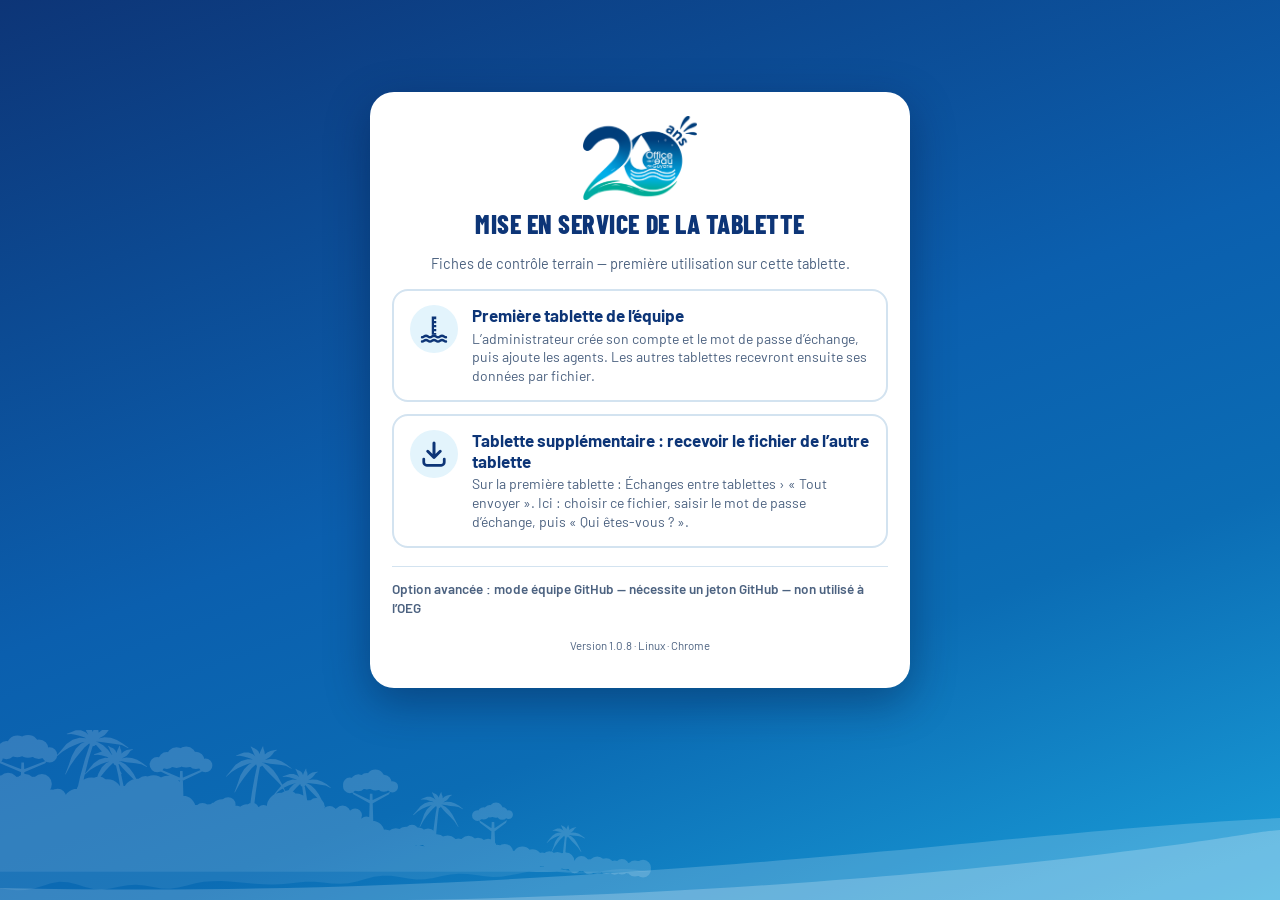
==== commit d645fe10: "Annulation de tournée, ajout d'opérateurs, photos (appareil ou galerie) et logo modifiable : travail" ====
--- a/index.html
+++ b/index.html
@@ -2,7 +2,7 @@
 <html lang="fr">
 <head>
 <meta charset="utf-8">
-<meta name="viewport" content="width=device-width,initial-scale=1,viewport-fit=cover">
+<meta name="viewport" content="width=device-width,initial-scale=1,viewport-fit=cover,interactive-widget=resizes-content">
 <meta name="theme-color" content="#0d3577">
 <meta name="description" content="Fiches de contrôle terrain des prestations de prélèvement (cours d’eau, eaux souterraines, suivi biologique) — Office de l’Eau de Guyane. Fonctionne hors connexion.">
 <meta name="mobile-web-app-capable" content="yes">
@@ -44,6 +44,10 @@
 </head>
 <body>
 <div id="app"><div class="auth"><div class="auth-card"><img class="logo" src="icons/logo-oeg-rond.png" alt="Office de l’Eau de Guyane" width="84" height="84"><h1>Fiches de contrôle terrain</h1><p class="sub">Office de l’Eau de Guyane — chargement…</p></div></div></div>
+<script>
+/* Logo choisi en Administration (copie locale de js/ui/logo.js) : affiché dès le chargement. */
+try{var oegLogo=JSON.parse(localStorage.getItem('oeg-ct:logo')||'null');if(oegLogo&&/^data:image\/png;base64,/.test(oegLogo.dataUrl)){var oegImg=document.querySelector('#app .logo');if(oegImg){oegImg.src=oegLogo.dataUrl;oegImg.className+=' is-custom';}}}catch(e){}
+</script>
 <div id="toast-root" aria-live="polite"></div>
 <noscript><p style="padding:20px">Cette application nécessite JavaScript.</p></noscript>
 <script src="vendor/leaflet/leaflet.js"></script>
--- a/styles.css
+++ b/styles.css
@@ -171,6 +171,19 @@
 .check{display:flex;align-items:center;gap:10px;min-height:var(--tap);padding:8px 12px;border:2px solid var(--line);border-radius:12px;background:#fff;font-weight:600}
 .check.sel{border-color:var(--brand);background:var(--soft2)}
 .checks{display:grid;grid-template-columns:repeat(auto-fill,minmax(180px,1fr));gap:8px}
+/* Réseaux de surveillance : pastille de couleur (référentiel « Réseaux ») */
+.net-dot{flex:none;display:inline-block;width:14px;height:14px;border-radius:50%;background:var(--net,#5f6b7a);box-shadow:0 0 0 2px #fff,0 0 0 3px rgba(0,0,0,.18)}
+.net-checks{grid-template-columns:repeat(auto-fill,minmax(min(100%,240px),1fr))}
+.net-checks .check{align-items:center;line-height:1.3}
+.net-checks .check:has(input:checked){border-color:var(--brand);background:var(--soft2)}
+.net-checks .check:not(:has(input:checked)){border-color:var(--line);background:#fff}
+.net-state{font-weight:500;color:var(--muted)}
+/* Badge d'un réseau (code ; libellé en info-bulle) : fond clair, texte foncé du réseau (contraste ≥ 4,5:1) */
+.net-badge{display:inline-flex;align-items:center;gap:5px;border-radius:999px;padding:2px 10px 2px 5px;font-size:12.5px;font-weight:700;line-height:1.35;white-space:nowrap;
+  background:var(--net-light,#eef1f4);color:var(--net-dark,#3d4954);border:1px solid var(--net-line,#c9d1d9);text-decoration:none}
+.net-badge .net-dot{width:11px;height:11px;box-shadow:0 0 0 1.5px #fff}
+a.net-badge:hover{border-color:var(--net-dark,#3d4954)}
+.net-badges{display:inline-flex;flex-wrap:wrap;gap:4px;align-items:center}
 
 /* ---------- Choix segmentés (réponses, listes courtes) ---------- */
 .seg{display:grid;grid-template-columns:repeat(auto-fit,minmax(96px,1fr));gap:8px}
@@ -199,6 +212,9 @@
 .chip.sel .ico{color:#fff}
 .chip .count{background:#0d35771a;border-radius:999px;padding:0 7px;font-size:12px}
 .chip.sel .count{background:#fff3}
+/* Rangée de chips qui passe à la ligne (téléphone : jamais de défilement dans la rangée) */
+.chips.is-wrap{flex-wrap:wrap;overflow:visible;padding-bottom:0}
+.chip.sel[style*="--net-dark"]{background:var(--net-dark);border-color:var(--net-dark)}
 
 /* ---------- Listes ---------- */
 .list{display:flex;flex-direction:column;gap:8px}
@@ -264,6 +280,7 @@
 .audit-head{position:sticky;top:var(--top-h);z-index:30;background:var(--paper);padding:8px 0 8px;margin:-12px 0 8px}
 .audit-head .ah-row{display:flex;gap:10px;align-items:center;justify-content:space-between}
 .audit-head .ah-num{font-family:var(--font-cond);font-weight:800;color:var(--brand);font-size:17px;letter-spacing:.02em}
+.audit-head .ah-num .as-cancel{margin-left:6px;vertical-align:middle;font-family:var(--font-text);font-weight:600;letter-spacing:0;font-size:14px}
 .audit-head .ah-meta{font-size:13px;color:var(--muted);white-space:nowrap;overflow:hidden;text-overflow:ellipsis}
 .audit-head .progress{margin-top:6px}
 .sec-chips{display:flex;gap:8px;overflow-x:auto;padding:8px 0 4px;scroll-snap-type:x proximity}
@@ -314,13 +331,27 @@
 .thumb img{width:100%;height:100%;object-fit:cover;display:block}
 .thumb .t-meta{position:absolute;left:0;right:0;bottom:0;background:#0d3577b3;color:#fff;font-size:10.5px;padding:2px 5px;white-space:nowrap;overflow:hidden;text-overflow:ellipsis}
 .thumb .t-badge{position:absolute;top:4px;left:4px;background:var(--accent);color:#fff;font-size:10px;font-weight:700;border-radius:6px;padding:1px 5px}
+.thumb .t-badge.t-gal{background:var(--brand)}
+/* Ajout de preuves (js/ui/components.js, mediaInputs) : « Prendre une photo », « Importer depuis la galerie », « Joindre un document ». */
+.ms-btn{position:relative}
+.ms-btn .ic{display:inline-flex}
+/* Préleveurs du prestataire (création de tournée, feuille Organisation) : initiales en pastille, nom et fonction. */
+.an-ops,.as-ops-list{grid-template-columns:repeat(auto-fill,minmax(min(100%,230px),1fr))}
+.an-ops .check,.as-ops-list .check{align-items:center;gap:10px}
+.as-op-ini{flex:none;display:grid;place-items:center;min-width:34px;height:34px;padding:0 6px;border-radius:17px;background:#e6f2fb;color:var(--brand);border:1px solid #0d357733;font-size:13px;font-weight:700;letter-spacing:.02em}
+.as-op-txt{display:flex;flex-direction:column;min-width:0;line-height:1.2}
+.as-op-txt b{color:var(--brand);font-size:15.5px;overflow-wrap:anywhere}
+.as-op-txt small{font-size:12.5px;color:var(--muted)}
+.as-ops h2 small{font-weight:600;color:var(--muted);font-size:14px;margin-left:6px;text-transform:none;letter-spacing:0}
+.as-ops [data-act=op-new]{margin-top:10px}
+.op-propose{flex-wrap:wrap;gap:8px}
 .thumb.file{display:flex;align-items:center;justify-content:center;flex-direction:column;font-size:12px;font-weight:600;color:var(--brand);text-align:center;padding:6px}
 .thumb.file .ic{font-size:30px}
 
 /* ---------- Modale / feuille ---------- */
 .modal-back{position:fixed;inset:0;z-index:200;background:#0a1e3c99;display:flex;align-items:flex-end;justify-content:center;backdrop-filter:blur(2px)}
 @media(min-width:700px){.modal-back{align-items:center;padding:20px}}
-.modal{background:#fff;width:100%;max-width:720px;max-height:92vh;overflow:auto;border-radius:22px 22px 0 0;padding:16px 16px calc(16px + var(--safe-b));box-shadow:0 -8px 30px #0d357766}
+.modal{background:#fff;width:100%;max-width:720px;max-height:92vh;max-height:92dvh;overflow:auto;border-radius:22px 22px 0 0;padding:16px 16px calc(16px + var(--safe-b));box-shadow:0 -8px 30px #0d357766}
 @media(min-width:700px){.modal{border-radius:22px}}
 .modal.wide{max-width:1000px}
 .modal-head{display:flex;align-items:center;justify-content:space-between;gap:10px;margin-bottom:12px;position:sticky;top:-16px;background:#fff;padding:6px 0;z-index:2;border-bottom:2px solid var(--soft)}
@@ -349,6 +380,11 @@
 .bar-row .bt{height:16px;background:#e5eef6;border-radius:4px;overflow:hidden}
 .bar-row .bt span{display:block;height:100%;background:linear-gradient(90deg,var(--sky),var(--accent));border-radius:0 4px 4px 0}
 .bar-row .bn{text-align:right;font-weight:700;font-variant-numeric:tabular-nums}
+/* Couverture par réseau (tableau de bord) : lignes cliquables, « n / total » */
+.bars.is-cov .bar-row{grid-template-columns:minmax(120px,40%) 1fr 64px;width:100%;min-height:44px;padding:4px 6px;border:0;border-radius:10px;background:none;font:inherit;color:inherit;text-align:left;cursor:pointer}
+.bars.is-cov .bar-row:hover{background:var(--soft2)}
+.bars.is-cov .bl{display:flex;align-items:center;gap:6px;min-width:0}
+.bar-sub{min-width:0;overflow:hidden;text-overflow:ellipsis;font-weight:500;font-size:12.5px;color:var(--muted)}
 .cal{display:grid;grid-template-columns:repeat(7,1fr);gap:4px}
 .cal .dow{font-family:var(--font-cond);font-size:13px;font-weight:700;text-transform:uppercase;color:var(--muted);text-align:center;padding:4px 0}
 .cal button{min-height:58px;border:1px solid var(--line2);background:#fff;border-radius:10px;padding:4px;text-align:left;font-weight:700;display:flex;flex-direction:column;gap:2px;color:var(--ink)}
@@ -382,6 +418,23 @@
   background:url("data:image/svg+xml,%3Csvg xmlns='http://www.w3.org/2000/svg' viewBox='0 0 1200 90' preserveAspectRatio='none'%3E%3Cpath d='M0 90V78C260 84 470 72 690 54S1020 18 1200 8V90Z' fill='%23ffffff' fill-opacity='.18'/%3E%3Cpath d='M380 90C640 86 880 64 1020 46S1160 24 1200 20V90Z' fill='%23ffffff' fill-opacity='.22'/%3E%3C/svg%3E") no-repeat bottom/100% 100%}
 .auth-card{position:relative;z-index:1;background:#fff;border-radius:24px;padding:24px 22px;width:100%;max-width:540px;box-shadow:0 14px 44px #04163d66}
 .auth-card .logo{display:block;height:84px;margin:0 auto 10px;object-fit:contain}
+/* Logo choisi en Administration (js/ui/logo.js) : proportions conservées sur fond blanc, jamais recadré en rond. */
+.app-top .logo.is-custom,.hm-logo.is-custom{object-fit:contain;border-radius:10px;background:#fff;padding:3px;box-sizing:border-box}
+.auth-card .logo.is-custom{max-width:min(320px,100%)}
+.logo-admin{display:flex;gap:16px;align-items:center;flex-wrap:wrap}
+.logo-prev{flex:none;display:grid;place-items:center;width:112px;height:112px;border-radius:14px;border:1px solid var(--line);background:repeating-conic-gradient(#eef3f7 0 25%,#fff 0 50%) 0 0/16px 16px}
+.logo-prev-img{width:96px;height:96px;object-fit:contain}
+.logo-prev-img:not(.is-custom){border-radius:50%}
+.logo-admin-txt{flex:1 1 260px;min-width:0}
+.logo-previews{display:grid;grid-template-columns:repeat(auto-fit,minmax(200px,1fr));gap:12px}
+.logo-previews figure{margin:0}
+.logo-previews figcaption{font-size:13px;color:var(--muted);margin-top:4px}
+.lp-top{display:flex;align-items:center;gap:10px;padding:10px;border-radius:12px;background:linear-gradient(90deg,#0d3577,#1a6fb5);color:#fff;font-family:var(--font-cond);font-weight:800;text-transform:uppercase;min-width:0}
+.lp-top img{width:46px;height:46px;flex:none;object-fit:contain;border-radius:10px;background:#fff;padding:3px;box-sizing:border-box}
+.lp-sheet{display:flex;align-items:center;gap:10px;padding:10px;border:1px solid var(--line);border-radius:12px;background:#fff;color:var(--brand);font-weight:700}
+.lp-sheet img{width:64px;height:64px;flex:none;object-fit:contain}
+.lp-auth{display:grid;place-items:center;padding:10px;border:1px solid var(--line);border-radius:12px;background:#fff}
+.lp-auth img{height:84px;max-width:100%;object-fit:contain}
 .auth-card h1{text-align:center;font-family:var(--font-cond);font-size:26px;font-weight:800;text-transform:uppercase;letter-spacing:.02em;color:var(--brand);margin:0 0 4px;line-height:1.1}
 .auth-card .sub{text-align:center;color:var(--muted);margin-bottom:16px;font-size:14.5px}
 .auth-card h3{font-family:var(--font-cond);font-size:17px;font-weight:700;text-transform:uppercase;letter-spacing:.05em}
@@ -389,6 +442,20 @@
 .setup-adv{margin-top:18px;border-top:1px solid var(--line);padding-top:10px;font-size:13.5px;color:var(--muted)}
 .setup-adv summary{cursor:pointer;font-weight:600}
 .setup-adv .btn{margin-top:4px}
+/* Mise en service : deux choix (première tablette / tablette supplémentaire) */
+.setup-choices{display:grid;gap:12px;margin:6px 0 4px}
+.setup-choice{display:flex;align-items:flex-start;gap:14px;width:100%;min-height:96px;padding:14px 16px;border:2px solid var(--line);border-radius:16px;background:#fff;text-align:left;color:var(--ink);cursor:pointer;font:inherit}
+.setup-choice:hover,.setup-choice:focus-visible{border-color:var(--brand);background:var(--soft2)}
+.setup-choice b{display:block;font-size:17px;color:var(--brand);line-height:1.2}
+.setup-choice-sub{display:block;margin-top:4px;font-size:14px;color:var(--muted);line-height:1.35}
+.setup-choice-ic{flex:none;display:flex;align-items:center;justify-content:center;width:48px;height:48px;border-radius:50%;background:var(--soft);color:var(--brand)}
+/* Échanges entre tablettes (fichier .oegct) */
+.xch-file{display:flex;align-items:center;gap:12px;padding:12px;border:1px dashed var(--sky);border-radius:14px;background:var(--soft2);margin-bottom:12px;overflow-wrap:anywhere}
+.xch-file-ic{flex:none;display:flex;width:44px;height:44px;border-radius:50%;align-items:center;justify-content:center;background:#fff;color:var(--brand)}
+.xch-send-row{margin:12px 0 4px}
+.xch-list,.xch-report{margin:4px 0 10px;padding-left:20px;font-size:14.5px}
+.xch-list li,.xch-report li{margin:3px 0}
+.xch-pending{font-size:15.5px;margin:0 0 10px}
 .user-tiles{display:grid;gap:8px;margin-bottom:12px}
 .user-tile{display:flex;align-items:center;gap:12px;min-height:60px;border:2px solid var(--line);border-radius:14px;padding:8px 12px;background:#fff;text-align:left;color:var(--ink)}
 .user-tile.sel{border-color:var(--brand);background:var(--soft2)}
--- a/css/sheet.css
+++ b/css/sheet.css
@@ -47,6 +47,8 @@
 .oeg-header{display:grid;grid-template-columns:auto minmax(0,1fr) auto auto;grid-template-areas:"logo titles tagline station" "title title title title";
   align-items:center;column-gap:clamp(10px,1.6vw,26px);row-gap:6px;color:var(--oeg-navy);position:relative}
 .oeg-header .oh-logo{grid-area:logo;width:clamp(64px,7.4vw,112px);height:auto;aspect-ratio:1;border-radius:50%;box-shadow:0 2px 8px #0d357733;background:#0d3577}
+/* Logo choisi en Administration : proportions conservées sur fond blanc (js/ui/logo.js). */
+.oeg-header .oh-logo.is-custom{border-radius:12px;background:#fff;object-fit:contain;padding:3px;box-sizing:border-box}
 .oh-titles{grid-area:titles;text-align:center;min-width:0}
 .oh-org{font-family:var(--f-cond);font-weight:800;text-transform:uppercase;font-size:clamp(22px,2.6vw,40px);line-height:1;letter-spacing:.005em;color:var(--oeg-navy)}
 .oh-title{font-weight:500;font-size:clamp(13.5px,1.35vw,21px);color:var(--oeg-navy);margin-top:4px;line-height:1.2}
@@ -129,6 +131,9 @@
 .sb-k{display:inline-flex;align-items:center;gap:12px;font-weight:500;font-size:clamp(20px,2.5vw,36px);line-height:1;color:var(--th-dark)}
 .sb-tour{display:inline-flex;align-items:center;gap:4px;border-radius:999px;background:var(--th-main);color:#fff;font-size:clamp(12px,1vw,15px);font-weight:700;padding:3px 10px 3px 8px}
 .sb-tour .ico{width:1.1em;height:1.1em}
+/* Réseaux de surveillance de la station (feuille 1) : ligne à part sous « Station », retour à la ligne autorisé */
+.sb-nets{display:flex;flex-wrap:wrap;gap:4px 6px;margin:6px 0 2px;max-width:100%}
+.sb-net{border-radius:999px;background:var(--net-dark,#3d4954);color:#fff;font-weight:700;font-size:clamp(12px,1vw,15px);line-height:1.3;padding:2px 11px;letter-spacing:.02em;white-space:nowrap}
 .sb-name{font-family:var(--f-black);font-weight:900;text-transform:uppercase;font-size:clamp(36px,6.4vw,96px);line-height:.95;letter-spacing:-.02em;color:var(--oeg-navy);
   max-width:100%;overflow-wrap:anywhere}
 .sb-swoosh{width:clamp(56px,6vw,96px);height:clamp(10px,1.2vw,16px);margin:4px 0 6px;background-color:var(--th-accent)}
@@ -467,7 +472,7 @@
   .oh-st-k{font-size:11pt}.oh-st-name{font-size:21pt}.oh-st-sheet{font-size:10pt;margin-top:-8px}
   .oh-sheet-title h2{font-size:16pt}
   .station-banner{min-height:34mm;padding:3mm 6mm}
-  .sb-k{font-size:15pt}.sb-name{font-size:38pt}.sb-kicker{font-size:7.5pt}.sb-tag{font-size:7pt}
+  .sb-net{font-size:8pt;padding:1px 7px;-webkit-print-color-adjust:exact;print-color-adjust:exact}.sb-k{font-size:15pt}.sb-name{font-size:38pt}.sb-kicker{font-size:7.5pt}.sb-tag{font-size:7pt}
   .station-banner .guyane-inset svg{width:20mm}
   .info-strip{padding:1.6mm 4mm}
   .is-ic{width:9.5mm}.is-k{font-size:8.5pt}.is-v{font-size:12.5pt}.is-xy{font-size:9.5pt}
--- a/css/audit-sheet.css
+++ b/css/audit-sheet.css
@@ -13,6 +13,14 @@
 .as-pct b{font-family:var(--font-cond);font-weight:800;font-size:26px;color:var(--brand);font-variant-numeric:tabular-nums}
 .as-top .progress{grid-column:1 / -1;height:8px;margin-top:6px}
 .as-top .type-badge{font-size:12.5px}
+/* « Annuler la tournée » : en-tête (à droite de l'identification, passe à la ligne sur téléphone) et onglet Infos. */
+.as-top .as-cancel{margin-left:auto;min-height:40px;padding:6px 12px;font-size:14px}
+.as-cancel-block{margin-top:12px;padding-top:12px;border-top:1px solid var(--line,#d7e3ea)}
+.as-cancel-block .note{margin:8px 0 0}
+.as-cancel-why{display:flex;gap:6px;align-items:flex-start}
+.as-cancel-why svg{flex:none;margin-top:2px}
+.banner.as-cancelled{display:flex;gap:8px;align-items:flex-start}
+.banner.as-cancelled svg{flex:none;margin-top:2px}
 @media(max-width:520px){.as-pct .save-state{max-width:9em;font-size:11.5px;line-height:1.2;text-align:right}.as-num{font-size:18px}}
 .tour-stations{margin-bottom:8px}
 .ts-rm{flex:none;display:inline-flex;align-items:center;gap:6px;min-height:56px;padding:6px 12px;border:2px solid #efc4bf;border-radius:14px;background:#fff;color:var(--nc);font:inherit;font-weight:700;font-size:14px;cursor:pointer}
@@ -112,7 +120,7 @@
 .as-frame .st-table .st-field.is-num>input{max-width:7.5em}
 /* Libellé et valeur sur la même ligne d'écriture (« Volume : ……… ») */
 .as-frame .st-field:not(.is-choice){align-items:baseline}
-/* Mesure avec unité : l'unité suit la valeur sur la même ligne (« Mesure 1 : 3,1 FNU ») ; plusieurs mesures à unité
+/* Mesure avec unité : l'unité suit la valeur sur la même ligne (« Mesure 1 : 3,1 NTU ») ; plusieurs mesures à unité
  * dans la même cellule (turbidité en triplicat de F4.9…) : une mesure par ligne. Le libellé peut passer sur deux
  * lignes si la cellule est étroite, jamais l'unité. */
 .as-frame .st-field.is-num:has(>.st-unit){flex-wrap:nowrap}
@@ -127,6 +135,21 @@
 .st-table .as-now{padding:2px 7px}.st-table .as-now span{display:none}
 .as-suggest{display:inline-flex;align-items:center;gap:6px;margin-top:4px;min-height:34px;padding:2px 10px;border:1.5px dashed var(--th-main);border-radius:999px;background:var(--th-light);color:var(--th-dark);font:inherit;font-size:.86em;cursor:pointer}
 .as-gps-meta{font-size:.82em;color:var(--oeg-muted);white-space:nowrap}
+/* Valeur reprise d'une autre feuille (« repris de F2.1.9 ») ou de la station précédente ; valeur proposée */
+.as-from{display:inline-flex;align-items:center;gap:3px;margin-top:3px;padding:1px 7px;border-radius:999px;background:#e6f0fa;color:#24527f;font-size:.78em;font-weight:600;line-height:1.5;white-space:nowrap;max-width:100%;overflow:hidden;text-overflow:ellipsis}
+.as-from.is-copy{background:#efe9fa;color:#4b3486}
+.as-from .ico{flex:none}
+.as-rep .as-rep-row>.as-from,.as-rep .as-rep-row>.as-suggest{flex-basis:auto;margin:0 0 4px}
+.as-rep .as-rep-row>.as-from{order:3}
+.st-table td.c-value>.as-from,.st-rc-value>.as-from{display:flex;width:fit-content}
+.as-copyprev{display:flex;flex-wrap:wrap;align-items:center;gap:6px 12px;margin:8px 0;padding:8px 12px;border:1.5px dashed var(--th-line);border-radius:10px;background:var(--th-light)}
+.as-copyprev .note{margin:0;flex:1 1 18em}
+/* Coordonnées X / Y : système (UTM 22N RGFG95 / UTM 21N) sur sa propre ligne, conversion en 22N et alerte de cohérence */
+.st-fields.is-xy>.st-field.is-srs{flex-basis:100%}
+.st-fields.is-xy>.st-field.is-srs>select{flex:0 1 auto;max-width:100%;min-height:36px}
+.as-xy-conv{flex-basis:100%;font-size:.86em;font-weight:600;color:var(--th-dark,var(--oeg-navy))}
+.as-xy-warn{flex-basis:100%;display:flex;align-items:flex-start;gap:5px;font-size:.86em;line-height:1.35;color:#8a4b00;background:#fff4e0;border-radius:6px;padding:4px 7px}
+.as-xy-warn .ico{flex:none;margin-top:1px;color:#b86e00}
 .as-body :is(input,select,textarea).is-prefilled{color:#2b5a8a!important;font-style:italic!important}
 .as-obs-cell{display:flex;align-items:flex-start;gap:4px}
 .as-obs-cell>textarea{flex:1 1 auto;min-width:0}
@@ -137,6 +160,11 @@
 .as-tool{display:inline-grid;place-items:center;width:36px;height:36px;border:0;border-radius:10px;background:transparent;color:var(--th-main);cursor:pointer;position:relative}
 .as-tool:hover{background:var(--th-light)}
 .as-tool.nc{color:var(--nc)}.as-tool.p{color:var(--perf-ink)}
+/* « Ajouter une preuve » (ligne de tableau) et ses trois choix (fenêtre) : prendre une photo, importer depuis la galerie, joindre un document. */
+.as-proof .as-plus{position:absolute;right:3px;bottom:2px;font-weight:800;font-size:13px;line-height:1}
+.as-proof-for{margin:0 0 12px;color:var(--brand)}
+.as-proof-choices{display:grid;gap:10px}
+.as-proof-choices .ms-btn{justify-content:flex-start;width:100%}
 .as-count{display:inline-grid;place-items:center;min-width:18px;height:18px;margin-left:-8px;margin-top:-18px;padding:0 4px;border-radius:999px;background:var(--th-main);color:#fff;font-size:11px;font-weight:800}
 .as-frame .st-table tr.as-sub>td{background:#fff!important;padding:4px 10px 8px;border-top:0}
 .as-sub-in{display:flex;flex-direction:column;gap:6px}
--- a/css/station.css
+++ b/css/station.css
@@ -91,6 +91,7 @@
 .ss-map.is-offline{height:auto;min-height:clamp(200px,30cqi,300px)}
 .ss-map.is-offline .ss-map-fallback{position:relative;inset:auto;min-height:inherit;padding:14px clamp(14px,3vw,30px)}
 .ss-fb-k{font-size:12px;font-weight:700;text-transform:uppercase;letter-spacing:.06em;color:var(--oeg-muted);margin-top:4px}
+.ss-fb-k.ss-fb-origin{text-transform:none;letter-spacing:0;font-weight:600;font-style:italic}
 .ss-fb-v{display:flex;flex-wrap:wrap;gap:0 12px;font-weight:700;font-variant-numeric:tabular-nums}
 .ss-fb-v>span{white-space:nowrap}
 .ss-map-label{background:#ffffffe6;border:0;box-shadow:none;padding:1px 6px;font-family:var(--f-text);font-weight:700;font-size:13.5px;color:#14284b}
@@ -113,16 +114,24 @@
 .ss-photo figcaption b{font-weight:700}
 .ss-photo.is-empty{border:2px dashed #9cc3e0;background:#f4f9fd}
 .ss-photo-ph{position:absolute;inset:0;display:flex;flex-direction:column;align-items:center;justify-content:center;gap:4px;padding:10px 10px 36px;color:#7d97b3;text-align:center;font-size:13px;font-weight:600}
-.ss-photo-ph.is-add{cursor:pointer;color:var(--oeg-blue);font-size:14px}
+.ss-photo-ph.is-add{color:var(--oeg-blue);font-size:14px;gap:8px}
 .ss-photo-ph.is-add:hover{background:#eaf4fc}
 .ss-photo-ph.is-add:focus-within{outline:3px solid #ffb300;outline-offset:-3px}
-.ss-photo-ph.is-add .ico{width:44px;height:44px;padding:9px;border-radius:50%;background:var(--oeg-blue);color:#fff;box-shadow:0 2px 6px #0b5fae55}
+.ss-photo-ph.is-add>.ico{width:44px;height:44px;padding:9px;border-radius:50%;background:var(--oeg-blue);color:#fff;box-shadow:0 2px 6px #0b5fae55}
 .ss-photo-tools{position:absolute;right:6px;top:6px;display:flex;gap:6px}
 .ss-ph-btn{display:inline-flex;align-items:center;gap:5px;min-height:44px;min-width:44px;justify-content:center;padding:4px 10px;border-radius:999px;background:#ffffffeb;color:var(--oeg-navy);
   font-weight:700;font-size:13px;cursor:pointer;box-shadow:0 1px 4px #0003;border:1px solid #0d357722}
 .ss-ph-btn:hover{background:#fff}
 .ss-ph-btn:focus-within{outline:3px solid #ffb300}
-@container ss (max-width:420px){.ss-ph-btn span{display:none}.ss-ph-btn{padding:4px}}
+/* Photographies RD / RG / AM / AV : « Prendre une photo » et « Importer depuis la galerie » (deux boutons distincts) ;
+   emplacement vide : boutons libellés ; photo présente : remplacement par « Photo » / « Galerie » en surimpression.
+   Fiche étroite : icônes seules (libellé en info-bulle et pour les lecteurs d'écran). */
+.ss-ph-btn .ic{display:inline-flex}
+.ss-ph-k{color:#4b6a8a;font-size:13px}
+.ss-ph-add{display:flex;flex-wrap:wrap;gap:6px;justify-content:center}
+.ss-ph-btn.is-big{background:var(--oeg-blue);color:#fff;border-color:transparent}
+.ss-ph-btn.is-big.ms-gallery{background:#fff;color:var(--oeg-blue);border-color:#0b5fae55}
+@container ss (max-width:420px){.ss-ph-btn .ms-l{display:none}.ss-ph-btn{padding:4px}.ss-ph-k{font-size:12px}}
 
 /* Accès / difficultés : grand pictogramme + texte */
 .ss-iconrow{display:flex;align-items:center;gap:clamp(12px,1.8vw,24px)}
@@ -204,6 +213,15 @@
   .hm-bassin{flex:1 1 100%}
 }
 
+/* Échanges entre tablettes : modifications à envoyer, recevoir un fichier (mode autonome) */
+.hm-xch{display:flex;align-items:center;gap:10px 16px;flex-wrap:wrap;padding:12px 14px;margin:0 0 12px;border-radius:16px;background:#fff;border:1px solid var(--line);border-left:6px solid var(--ok)}
+.hm-xch.is-pending{border-left-color:var(--perf);background:var(--perf-bg)}
+.hm-xch.is-todo{border-left-color:var(--warn);background:var(--warn-bg)}
+.hm-xch-txt{flex:1 1 260px;min-width:0;display:flex;flex-direction:column;gap:2px}
+.hm-xch-txt b{font-size:16.5px;color:var(--brand)}
+.hm-xch-txt span{font-size:14px;color:var(--muted)}
+.hm-xch-btns{display:flex;flex-wrap:wrap;gap:8px}
+@media(max-width:560px){.hm-xch-btns{width:100%}.hm-xch-btns .btn{flex:1 1 auto}}
 .hm-tours{margin:0 0 12px}
 .hm-tours h2{display:flex;align-items:center;gap:8px;margin:0 2px 8px;font-family:var(--font-cond);font-weight:800;text-transform:uppercase;font-size:17px;letter-spacing:.04em;color:var(--brand)}
 .hm-tours h2 .ico{color:var(--perf)}
@@ -256,6 +274,28 @@
 .hm-next{display:inline-flex;align-items:center;gap:5px;font-size:12.5px;font-weight:600;color:var(--info)}
 .hm-next.is-unplanned{color:var(--warn)}
 .hm-last{font-size:12.5px;color:var(--muted)}
+/* Réseaux de surveillance : filtre (pastille, code, effectif en stations distinctes), « Ranger : par réseau | par
+ * statut », sections par réseau (une station sur deux réseaux dans chacune : « Aussi : … » sur la carte) */
+.hm-nets{align-items:center}
+.hm-nets-k,.hm-sort-k{font-size:13.5px;font-weight:700;color:var(--muted);margin-right:2px}
+.hm-net .net-dot{width:13px;height:13px}
+.chip.sel.hm-net .net-dot{box-shadow:0 0 0 2px #fff}
+.hm-countbar{display:flex;flex-wrap:wrap;align-items:center;gap:4px 12px;margin:6px 0 10px}
+.hm-countbar .hm-count{margin:0 auto 0 2px}
+.hm-sort{align-items:center;gap:6px}
+.hm-sort .chip{min-height:44px;padding:4px 14px}
+.hm-secs{display:flex;flex-direction:column;gap:20px}
+.hm-sec[hidden]{display:none}
+.hm-sec-h{display:flex;flex-wrap:wrap;align-items:center;gap:4px 10px;margin:0 0 6px;padding:8px 12px;border-radius:14px;border-left:6px solid var(--net,#5f6b7a);
+  background:var(--net-light,#eef1f4);font-family:var(--font-cond);font-weight:800;font-size:19px;letter-spacing:.02em;color:var(--net-dark,var(--brand));line-height:1.15}
+.hm-sec-h .net-dot{width:16px;height:16px}
+.hm-sec-code{text-transform:uppercase}
+.hm-sec-label{min-width:0;font-family:var(--font-text);font-weight:600;font-size:14.5px;letter-spacing:0;color:var(--ink);overflow-wrap:anywhere}
+.hm-sec-n{margin-left:auto;border-radius:999px;padding:1px 10px;background:#fff;color:var(--net-dark,var(--brand));font-family:var(--font-text);font-size:13.5px;font-weight:700;white-space:nowrap;box-shadow:inset 0 0 0 1px var(--net-line,#c9d1d9)}
+.hm-sec-d{margin:0 2px 10px;font-size:13px;color:var(--muted)}
+.hm-netline{display:flex;flex-wrap:wrap;align-items:center;gap:4px 6px;min-width:0}
+.hm-also-k{font-size:12.5px;font-weight:700;color:var(--muted)}
+@media(max-width:560px){.hm-nets-k{display:none}.hm-nets .chip{padding:6px 11px}.hm-sec-h{font-size:17px}.hm-sec-label{flex-basis:100%;order:3;font-size:13.5px}.hm-sec-d{display:none}}
 
 /* ---------- Création de tournée (#/nouvel-audit) ---------- */
 .an-form{max-width:980px;margin:0 auto}
@@ -308,6 +348,9 @@
 .an-cand-sub{font-size:12.5px;color:var(--muted)}
 .an-cand-pres{display:inline-flex;align-items:center;gap:4px;margin-top:2px;font-size:12.5px;font-weight:600;color:var(--info)}
 .an-cand-pres.is-unplanned{color:var(--warn)}
+.an-nets{margin:2px 0 4px;align-items:center}
+.an-cand-nets{margin-top:4px}
+.an-sel-sub .net-badge{font-size:12px}
 .an-fixed{list-style:none;margin:0;padding:0;display:flex;flex-wrap:wrap;gap:8px}
 .an-fixed li{display:inline-flex;align-items:center;gap:8px;padding:8px 12px;border-radius:12px;background:var(--soft2);color:var(--brand);font-weight:600}
 .an-comps .check .ico{color:var(--sky)}
@@ -377,3 +420,10 @@
 /* Tournées en binôme : contrôleurs de la tournée, tournées de l'agent connecté en premier */
 .hm-tour-ctrl{display:flex;align-items:center;gap:6px;font-size:13px;font-weight:600;color:var(--brand)}
 .hm-tour.is-mine{border-left-color:var(--brand)}
+/* Création de tournée : contrôleurs OEG (initiales, nom, profil ; agent connecté coché d'office) */
+.an-ctrls{grid-template-columns:repeat(auto-fill,minmax(min(100%,230px),1fr))}
+.an-ctrls .check{align-items:center;gap:10px}
+.an-ctrl-av{flex:none;display:grid;place-items:center;width:34px;height:34px;border-radius:50%;background:var(--brand);color:#fff;font-size:13px;font-weight:700;letter-spacing:.02em}
+.an-ctrl-txt{display:flex;flex-direction:column;min-width:0;line-height:1.2}
+.an-ctrl-txt b{color:var(--brand);font-size:15.5px}
+.an-ctrl-txt small{font-size:12.5px;color:var(--muted)}
